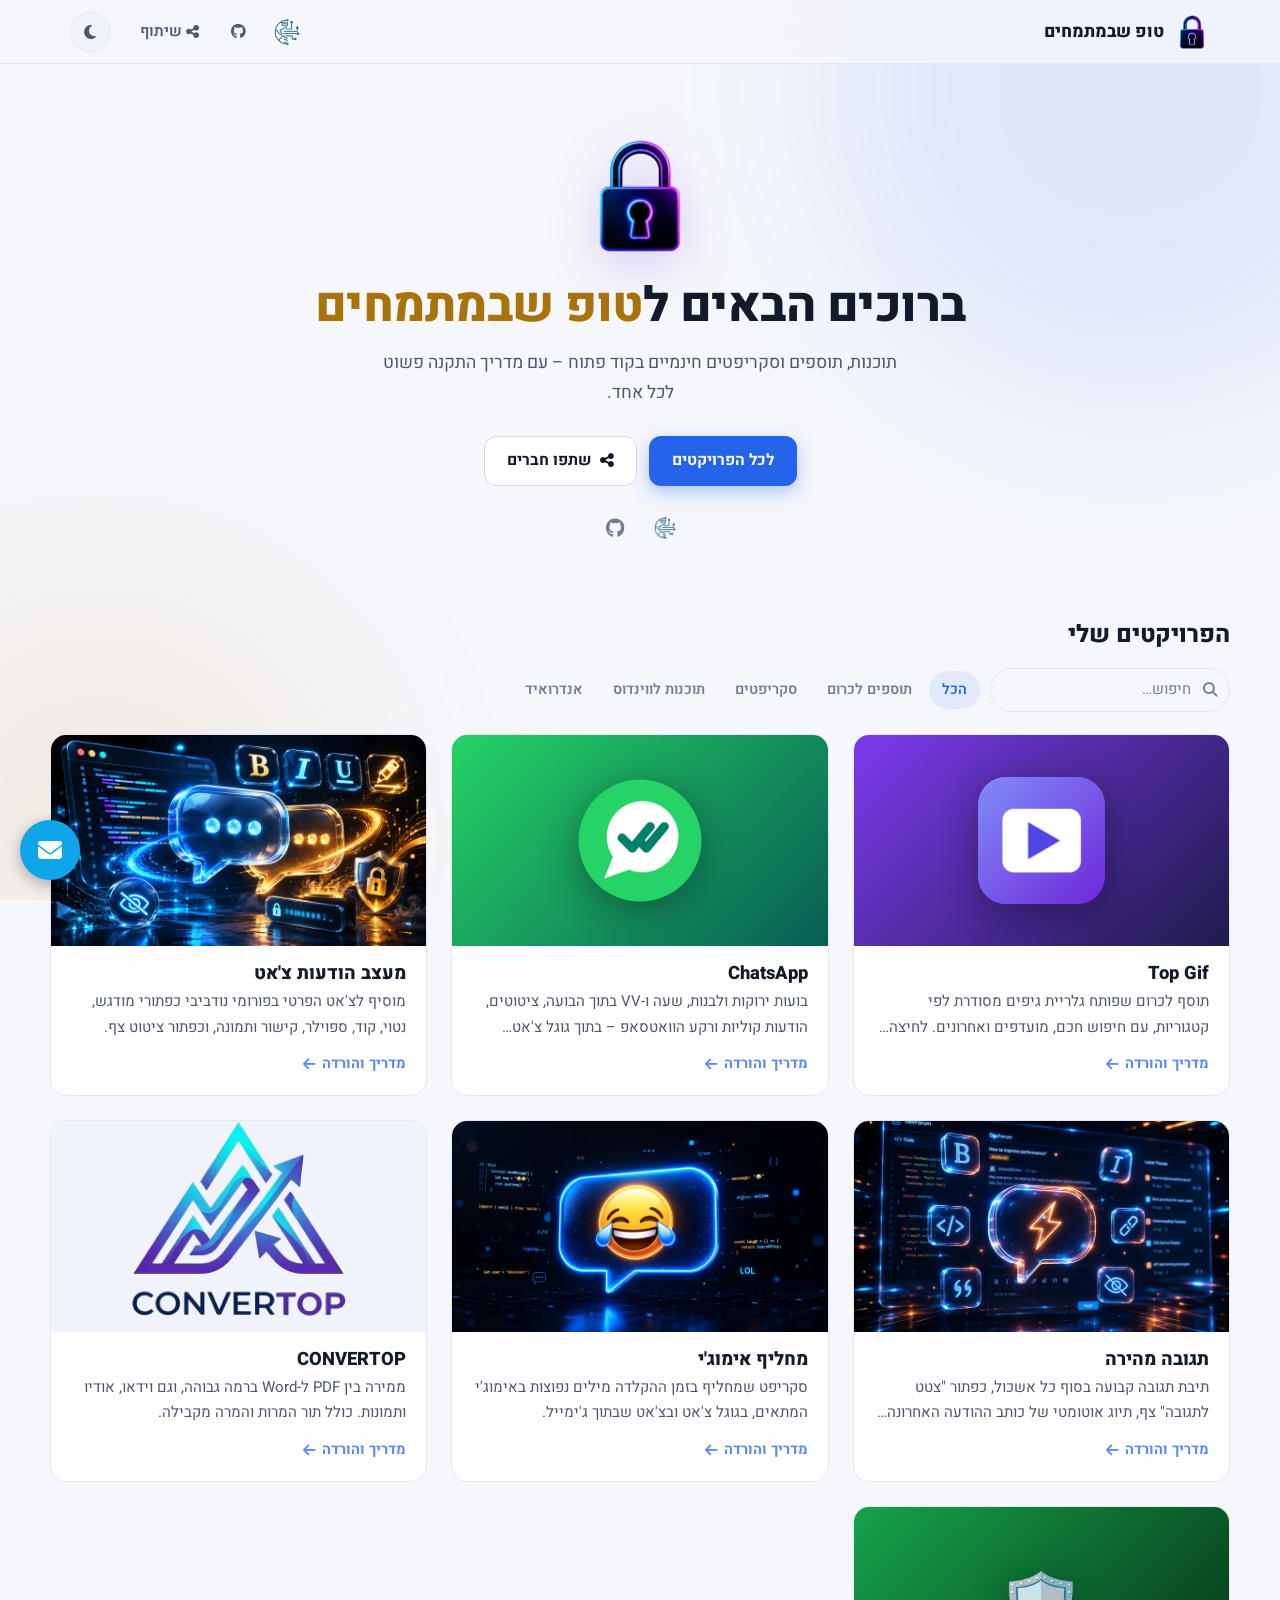
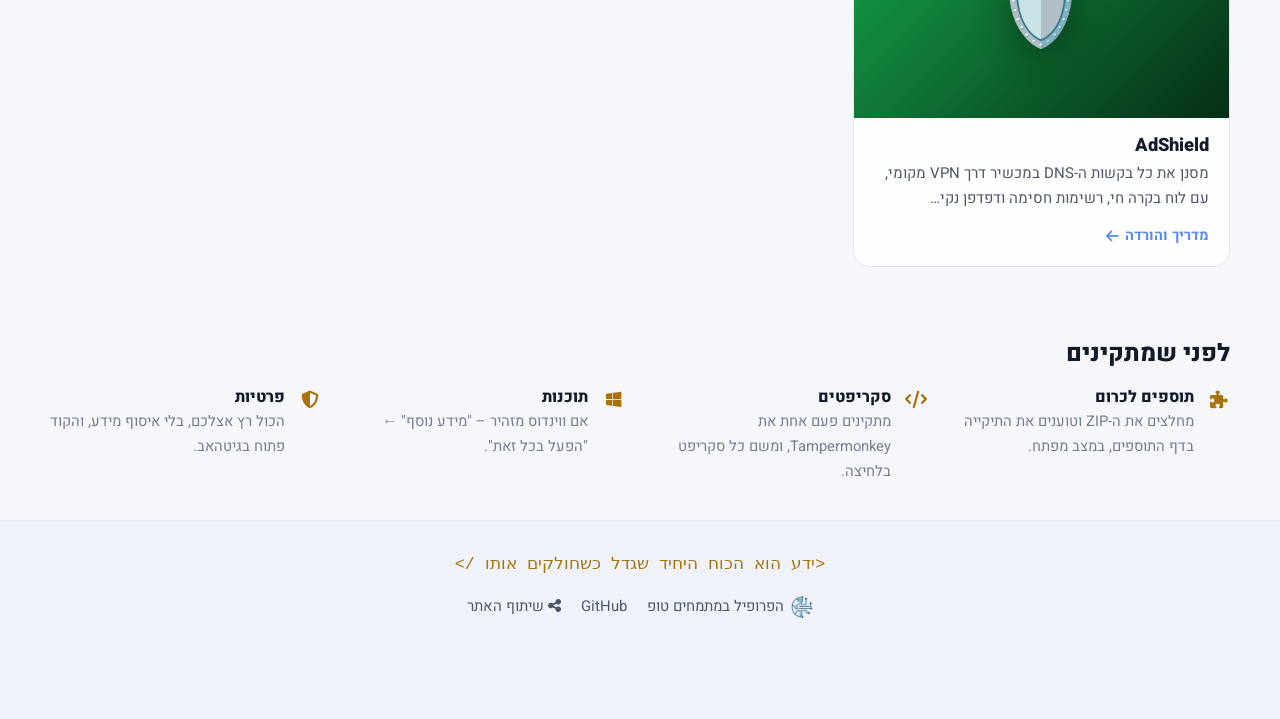
==== index.html @ b3952300 "פחות עומס בעיצוב, ואפקט מעבר עכבר ללוגו - ראש הדף: שני כפתורים בלבד, והקישורים לגיטהאב ולמתמחים טופ " ====
<!doctype html>
<html lang="he" dir="rtl">
<head>
    <meta charset="UTF-8">
    <meta name="viewport" content="width=device-width, initial-scale=1.0">
    <title>טופ שבמתמחים – תוכנות, תוספים וסקריפטים חינמיים</title>
    <meta name="description" content="תוכנות, תוספים לכרום וסקריפטים חינמיים בקוד פתוח – עם מדריכי התקנה בעברית.">
    <meta name="google-site-verification" content="Ga1FgkoEm32LMI-gkrCiymTww9PIpCvD4p6AJA16cXM" />
    <meta property="og:title" content="טופ שבמתמחים – תוכנות, תוספים וסקריפטים חינמיים">
    <meta property="og:description" content="תוכנות, תוספים לכרום וסקריפטים חינמיים בקוד פתוח – עם מדריכי התקנה בעברית.">
    <meta property="og:type" content="website">
    <meta property="og:url" content="https://top-shebamitmachim.github.io/">
    <meta property="og:image" content="https://top-shebamitmachim.github.io/img/logo.webp?v=2c0c3ad5">
    <meta name="theme-color" content="#0b0d14">
    <link rel="icon" type="image/png" href="img/favicon.png?v=d075f31b">
    <link rel="apple-touch-icon" href="img/apple-touch-icon.png?v=778f53d0">
    <link rel="preconnect" href="https://fonts.googleapis.com">
    <link rel="preconnect" href="https://fonts.gstatic.com" crossorigin>
    <link href="https://fonts.googleapis.com/css2?family=Heebo:wght@400;500;600;700;800&display=swap" rel="stylesheet">
    <link rel="stylesheet" href="https://cdnjs.cloudflare.com/ajax/libs/font-awesome/6.4.0/css/all.min.css">
    <!-- מצב בהיר/כהה + חלונית "צור עמנו קשר" -->
    <link rel="stylesheet" href="theme.css?v=a93274a5">
    <link rel="stylesheet" href="main.css?v=9f3cb5b1">
    <script src="site.js?v=7d1cc1b5"></script>
    <script src="contact-widget.js?v=97be6ec1"></script>
    <script src="ui.js?v=660ea80b" defer></script>
</head>
<body id="top">
    <a class="skip-link" href="#main">דלג לתוכן</a>
    <div class="bg-glow" aria-hidden="true"></div>

    <header class="site-header">
        <div class="container">
            <a class="brand" href="#top"><img src="img/logo.webp?v=2c0c3ad5" alt="" width="36" height="36"><span>טופ שבמתמחים</span></a>
            <nav class="main-nav" aria-label="ניווט ראשי">
                <a class="nav-mit" href="https://mitmachim.top/user/%D7%98%D7%95%D7%A4-%D7%A9%D7%91%D7%9E%D7%AA%D7%9E%D7%97%D7%99%D7%9D" target="_blank" rel="noopener" title="הפרופיל שלי במתמחים טופ" aria-label="הפרופיל שלי במתמחים טופ"><img src="img/mitmachim.png?v=89f8990d" alt="" width="26" height="26"></a>
                <a href="https://github.com/TOP-SHEBAMITMACHIM" target="_blank" rel="noopener" title="GitHub" aria-label="GitHub"><i class="fa-brands fa-github"></i></a>
                <button type="button" class="nav-share" data-share title="שיתוף האתר עם חברים" aria-label="שיתוף האתר עם חברים"><i class="fa-solid fa-share-nodes"></i><span class="nav-text">שיתוף</span></button>
            </nav>
            <div data-theme-slot></div>
        </div>
    </header>

    <main id="main">
        <section class="hero container">
            <img class="hero-logo" src="img/logo.webp?v=2c0c3ad5" alt="לוגו טופ שבמתמחים" width="128" height="128">
            <h1>ברוכים הבאים ל<span class="accent">טופ שבמתמחים</span></h1>
            <p class="hero-lead">תוכנות, תוספים וסקריפטים חינמיים בקוד פתוח – עם מדריך התקנה פשוט לכל אחד.</p>
            <div class="hero-actions">
                <a class="btn btn-primary" href="#projects">לכל הפרויקטים</a>
                <button type="button" class="btn btn-ghost" data-share><i class="fa-solid fa-share-nodes"></i> שתפו חברים</button>
            </div>
            <div class="hero-links">
                <a href="https://mitmachim.top/user/%D7%98%D7%95%D7%A4-%D7%A9%D7%91%D7%9E%D7%AA%D7%9E%D7%97%D7%99%D7%9D" target="_blank" rel="noopener" title="הפרופיל שלי במתמחים טופ" aria-label="הפרופיל שלי במתמחים טופ"><img class="btn-mit" src="img/mitmachim.png?v=89f8990d" alt="" width="22" height="22"></a>
                <a href="https://github.com/TOP-SHEBAMITMACHIM" target="_blank" rel="noopener" title="GitHub" aria-label="GitHub"><i class="fa-brands fa-github"></i></a>
            </div>
        </section>

        <section class="section container" id="projects">
            <div class="section-head"><h2>הפרויקטים שלי</h2></div>
            <div class="toolbar">
                <label class="search">
                    <i class="fa-solid fa-magnifying-glass"></i>
                    <input type="search" id="projectSearch" placeholder="חיפוש…" aria-label="חיפוש פרויקט" autocomplete="off">
                </label>
                <div class="chips" role="group" aria-label="סינון לפי סוג"><button type="button" class="chip" data-filter="all" aria-pressed="true">הכל</button><button type="button" class="chip" data-filter="ext" aria-pressed="false">תוספים לכרום</button><button type="button" class="chip" data-filter="script" aria-pressed="false">סקריפטים</button><button type="button" class="chip" data-filter="win" aria-pressed="false">תוכנות לווינדוס</button><button type="button" class="chip" data-filter="android" aria-pressed="false">אנדרואיד</button></div>
            </div>
            <div class="grid" id="projectsGrid">
                <a class="card" href="#top-gif" data-cat="ext" data-keywords="gif גיף גיפים מדבקות ג&#x27;ימייל צאט" aria-haspopup="dialog">
                    <div class="cover cover--icon" style="--c1:#7c3aed;--c2:#1e1b4b"><img src="img/top-gif.png" alt="" loading="lazy"></div>
                    <div class="card-body">
                        <h3>Top Gif</h3>
                        <p>תוסף לכרום שפותח גלריית גיפים מסודרת לפי קטגוריות, עם חיפוש חכם, מועדפים ואחרונים. לחיצה על גיף מדביקה אותו ישר בהודעה.</p>
                        <span class="card-cta">מדריך והורדה <i class="fa-solid fa-arrow-left"></i></span>
                    </div>
                </a>
                <a class="card" href="#chatsapp" data-cat="ext script" data-keywords="וואטסאפ whatsapp גוגל צאט google chat עיצוב" aria-haspopup="dialog">
                    <div class="cover cover--icon" style="--c1:#25d366;--c2:#075e54"><img src="img/chatsapp.png" alt="" loading="lazy"></div>
                    <div class="card-body">
                        <h3>ChatsApp</h3>
                        <p>בועות ירוקות ולבנות, שעה ו-VV בתוך הבועה, ציטוטים, הודעות קוליות ורקע הוואטסאפ – בתוך גוגל צ&#x27;אט וג&#x27;ימייל.</p>
                        <span class="card-cta">מדריך והורדה <i class="fa-solid fa-arrow-left"></i></span>
                    </div>
                </a>
                <a class="card" href="#chat-formatter" data-cat="script ext" data-keywords="נודביבי nodebb מתמחים צאט עיצוב markdown ai בינה" aria-haspopup="dialog">
                    <div class="cover"><img src="img/cover-chat-formatter.webp" alt="" loading="lazy"></div>
                    <div class="card-body">
                        <h3>מעצב הודעות צ&#x27;אט</h3>
                        <p>מוסיף לצ&#x27;אט הפרטי בפורומי נודביבי כפתורי מודגש, נטוי, קוד, ספוילר, קישור ותמונה, וכפתור ציטוט צף.</p>
                        <span class="card-cta">מדריך והורדה <i class="fa-solid fa-arrow-left"></i></span>
                    </div>
                </a>
                <a class="card" href="#quick-reply" data-cat="script" data-keywords="מתמחים תגובה ציטוט פורום nodebb" aria-haspopup="dialog">
                    <div class="cover"><img src="img/cover-quick-reply.webp" alt="" loading="lazy"></div>
                    <div class="card-body">
                        <h3>תגובה מהירה</h3>
                        <p>תיבת תגובה קבועה בסוף כל אשכול, כפתור &quot;צטט לתגובה&quot; צף, תיוג אוטומטי של כותב ההודעה האחרונה וסרגל עיצוב.</p>
                        <span class="card-cta">מדריך והורדה <i class="fa-solid fa-arrow-left"></i></span>
                    </div>
                </a>
                <a class="card" href="#emoji" data-cat="script" data-keywords="אימוגי emoji גוגל צאט חחח" aria-haspopup="dialog">
                    <div class="cover"><img src="img/cover-emoji.webp" alt="" loading="lazy"></div>
                    <div class="card-body">
                        <h3>מחליף אימוג&#x27;י</h3>
                        <p>סקריפט שמחליף בזמן ההקלדה מילים נפוצות באימוג&#x27;י המתאים, בגוגל צ&#x27;אט ובצ&#x27;אט שבתוך ג&#x27;ימייל.</p>
                        <span class="card-cta">מדריך והורדה <i class="fa-solid fa-arrow-left"></i></span>
                    </div>
                </a>
                <a class="card" href="#convertop" data-cat="win" data-keywords="המרה convert pdf word וידאו mp3 mp4 תמונות" aria-haspopup="dialog">
                    <div class="cover"><img src="img/cover-convertop.webp" alt="" loading="lazy"></div>
                    <div class="card-body">
                        <h3>CONVERTOP</h3>
                        <p>ממירה בין PDF ל-Word ברמה גבוהה, וגם וידאו, אודיו ותמונות. כולל תור המרות והמרה מקבילה.</p>
                        <span class="card-cta">מדריך והורדה <i class="fa-solid fa-arrow-left"></i></span>
                    </div>
                </a>
                <a class="card" href="#adshield" data-cat="android" data-keywords="פרסומות חוסם אנדרואיד android ads dns vpn" aria-haspopup="dialog">
                    <div class="cover cover--icon" style="--c1:#16a34a;--c2:#052e16"><span class="glyph">🛡️</span></div>
                    <div class="card-body">
                        <h3>AdShield</h3>
                        <p>מסנן את כל בקשות ה-DNS במכשיר דרך VPN מקומי, עם לוח בקרה חי, רשימות חסימה ודפדפן נקי מפרסומות.</p>
                        <span class="card-cta">מדריך והורדה <i class="fa-solid fa-arrow-left"></i></span>
                    </div>
                </a>
            </div>
            <div class="empty" id="emptyState"><i class="fa-regular fa-face-meh"></i> לא נמצא פרויקט מתאים. נסו מילה אחרת.</div>
        </section>

        <section class="section container" id="about">
            <div class="section-head"><h2>לפני שמתקינים</h2></div>
            <div class="about">
                <div class="about-item"><i class="fa-solid fa-puzzle-piece"></i><div><h3>תוספים לכרום</h3><p>מחלצים את ה-ZIP וטוענים את התיקייה בדף התוספים, במצב מפתח.</p></div></div>
                <div class="about-item"><i class="fa-solid fa-code"></i><div><h3>סקריפטים</h3><p>מתקינים פעם אחת את Tampermonkey, ומשם כל סקריפט בלחיצה.</p></div></div>
                <div class="about-item"><i class="fa-brands fa-windows"></i><div><h3>תוכנות</h3><p>אם ווינדוס מזהיר – "מידע נוסף" ← "הפעל בכל זאת".</p></div></div>
                <div class="about-item"><i class="fa-solid fa-shield-halved"></i><div><h3>פרטיות</h3><p>הכול רץ אצלכם, בלי איסוף מידע, והקוד פתוח בגיטהאב.</p></div></div>
            </div>
        </section>
    </main>

    <dialog class="project-dialog" id="dlg-top-gif" data-project="top-gif" aria-labelledby="top-gif-title">
        <div class="d-head">
            <span class="p-icon" style="--c1:#7c3aed;--c2:#1e1b4b" aria-hidden="true"><img src="img/top-gif.png" alt=""></span>
            <div class="d-title">
                <h2 id="top-gif-title">Top Gif – בורר גיפים</h2>
                <p>בוחרים גיף ממאגר גיפים כשרים ומדביקים אותו ישירות בכל תיבת כתיבה – כולל ג&#x27;ימייל וגוגל צ&#x27;אט.</p>
            </div>
            <button type="button" class="d-close" data-close aria-label="סגירה"><i class="fa-solid fa-xmark"></i></button>
        </div>
        <div class="d-scroll">
            <div class="d-actions"><a class="btn btn-primary" href="https://github.com/TOP-SHEBAMITMACHIM/top-gif/releases/download/2/gif-picker-extension.zip"><i class="fa-solid fa-download"></i> הורדת התוסף</a><a class="btn btn-ghost" href="https://github.com/TOP-SHEBAMITMACHIM/top-gif" target="_blank" rel="noopener"><i class="fa-brands fa-github"></i> קוד המקור</a><button type="button" class="btn btn-ghost" data-share data-share-url="https://top-shebamitmachim.github.io/#top-gif" data-share-title="Top Gif – בורר גיפים" title="שליחת הקישור לפרויקט לחברים"><i class="fa-solid fa-share-nodes"></i> שיתוף</button></div>
            <div class="d-grid">
                <div class="d-main"><section class="d-sec"><h3><i class="fa-solid fa-circle-info"></i> מה זה?</h3><p>כשרוצים להוסיף קצת חיים להודעה, מחפשים גיף מתאים – ולא תמיד מוצאים משהו נקי. Top Gif מביא מאגר גיפים כשרים שמסודרים בקטגוריות, ומדביק את הגיף שבחרתם ישירות בתיבה שבה כתבתם.</p><p>הגלריה מתעדכנת לבד מהמאגר בגיטהאב, כך שגיפים חדשים מגיעים אליכם בלי לעדכן את התוסף.</p></section><section class="d-sec"><h3><i class="fa-solid fa-star"></i> מה יש בו</h3><ul class="features"><li><b>עובד בכל אתר</b> עם תיבת כתיבה – וכפתור GIF מובנה בתוך חלון הכתיבה של ג'ימייל</li><li>הדבקה בלחיצה או בגרירה – הגיף נכנס לתיבה האחרונה שנגעתם בה</li><li><b>חיפוש סלחני</b>: מתעלם מאותיות סופיות וניקוד, סולח על טעות הקלדה ועל מקלדת בשפה הלא נכונה</li><li>טאבים לפי קטגוריות, טאב "הכל", "אחרונים" ו"מועדפים"</li><li>טאב "שלי" – גיפים מהמחשב שלכם, שנשמרים רק אצלכם</li><li>בחירת גודל הגיף (מקורי / קטן / בינוני / גדול) – גם בהודעה שנשלחת</li><li>קיצורי מקלדת: <kbd>Alt</kbd>+<kbd>Shift</kbd>+<kbd>G</kbd> ו-<kbd>Ctrl</kbd>+<kbd>Shift</kbd>+<kbd>Y</kbd></li><li>מצב בהיר, כהה ויוקרתי (שחור-זהב)</li></ul></section><section class="d-sec"><h3><i class="fa-solid fa-download"></i> איך מתקינים</h3><div class="tab-panel" id="top-gif-method-0"><ol class="steps"><li><h4>מורידים ומחלצים</h4><p>מורידים את הקובץ, לוחצים עליו בקליק ימני ← <b>חלץ הכל</b>, ושומרים את התיקייה במקום קבוע במחשב.</p><a class="btn btn-primary btn-sm" href="https://github.com/TOP-SHEBAMITMACHIM/top-gif/releases/download/2/gif-picker-extension.zip"><i class="fa-solid fa-download"></i> הורדת gif-picker-extension.zip</a></li><li><h4>מפעילים "מצב מפתח" בדף התוספים</h4><p>מעתיקים לשורת הכתובת <span class="copy-row"><code>chrome://extensions</code><button type="button" class="copy-btn" data-copy="chrome://extensions">העתק</button></span> ומדליקים בפינה את המתג <b>מצב פיתוח</b> (Developer mode).</p><img src="img/guide-dev-mode.png" alt="מתג מצב פיתוח בדף התוספים של כרום" loading="lazy"></li><li><h4>טוענים את התיקייה</h4><p>לוחצים על <b>טעינת פריט לא ארוז</b> (Load unpacked) ובוחרים את התיקייה שחילצתם – זו שיש בתוכה ישירות את הקובץ <code>manifest.json</code>.</p><div class="note warn"><i class="fa-solid fa-triangle-exclamation"></i><div>אל תמחקו את התיקייה אחרי ההתקנה – כרום טוען את התוסף ממנה.</div></div><img src="img/guide-load-unpacked.png" alt="בחירת תיקיית התוסף" loading="lazy"></li><li><h4>מתחילים להשתמש</h4><p>לוחצים על אייקון התוסף (מומלץ להצמיד אותו בסמל הפאזל), או על <kbd>Alt</kbd>+<kbd>Shift</kbd>+<kbd>G</kbd>, בוחרים גיף – והוא נדבק בהודעה.</p></li></ol></div><div class="note"><i class="fa-solid fa-lightbulb"></i><div><b>עדכון לגרסה חדשה:</b> מורידים את ה-ZIP מחדש, מחליפים את הקבצים בתיקייה הקיימת, ולוחצים על כפתור הרענון של התוסף ב-<code>chrome://extensions</code>.</div></div><div class="note"><i class="fa-solid fa-lightbulb"></i><div>את קיצורי המקלדת אפשר לשנות ב-<code>chrome://extensions/shortcuts</code>.</div></div></section></div>
                <aside class="d-side"><div class="p-badges"><span class="badge">תוספים לכרום</span></div><ul class="facts"><li><span>גרסה</span><b>2</b></li><li><span>פלטפורמה</span><b>Chrome / Edge</b></li><li><span>מחיר</span><b>חינם</b></li><li><span>דרישות</span><b>Google Chrome, Edge או כל דפדפן מבוסס Chromium</b></li></ul></aside>
            </div>
        </div>
    </dialog>
    <dialog class="project-dialog" id="dlg-chatsapp" data-project="chatsapp" aria-labelledby="chatsapp-title">
        <div class="d-head">
            <span class="p-icon" style="--c1:#25d366;--c2:#075e54" aria-hidden="true"><img src="img/chatsapp.png" alt=""></span>
            <div class="d-title">
                <h2 id="chatsapp-title">ChatsApp – גוגל צ&#x27;אט בעיצוב וואטסאפ</h2>
                <p>הופך את Google Chat למשהו שנראה ומרגיש כמו וואטסאפ.</p>
            </div>
            <button type="button" class="d-close" data-close aria-label="סגירה"><i class="fa-solid fa-xmark"></i></button>
        </div>
        <div class="d-scroll">
            <div class="d-actions"><a class="btn btn-primary" href="https://github.com/TOP-SHEBAMITMACHIM/chatsapp/releases/download/v1.3.0/chatsapp-extension-v1.3.0.zip"><i class="fa-solid fa-download"></i> הורדת התוסף</a><a class="btn btn-ghost" href="https://github.com/TOP-SHEBAMITMACHIM/chatsapp" target="_blank" rel="noopener"><i class="fa-brands fa-github"></i> קוד המקור</a><button type="button" class="btn btn-ghost" data-share data-share-url="https://top-shebamitmachim.github.io/#chatsapp" data-share-title="ChatsApp – גוגל צ&#x27;אט בעיצוב וואטסאפ" title="שליחת הקישור לפרויקט לחברים"><i class="fa-solid fa-share-nodes"></i> שיתוף</button></div>
            <div class="d-grid">
                <div class="d-main"><section class="d-sec"><h3><i class="fa-solid fa-circle-info"></i> מה זה?</h3><p>מי שרגיל לוואטסאפ מרגיש שגוגל צ'אט קצת "יבש". ChatsApp משנה רק את התצוגה – בועות בעיצוב מוכר, סימני קריאה, רקע הוואטסאפ ועוד – בלי לגעת בתוכן ההודעות.</p><p>זמין בשתי גרסאות זהות: תוסף לכרום, או סקריפט ל-Tampermonkey שמתעדכן לבד. מתקינים <b>רק אחת</b> מהן.</p></section><section class="d-sec"><h3><i class="fa-solid fa-star"></i> מה יש בו</h3><ul class="features"><li>בועות: שלי בירוק, של אחרים בלבן, עם זנב</li><li>שעה ו-VV בתוך הבועה (VV כחולים = נקרא)</li><li>מצב כהה לחלון השיחה בלחיצה על כפתור הירח</li><li>פס עליון ירוק ותיבת כתיבה בסגנון וואטסאפ</li><li>ציטוטים (תשובה להודעה) בעיצוב וואטסאפ</li><li>מסגרת לתמונות, סטיקרים וסרטונים, עם השעה בפינה</li><li>הודעות קוליות בבועה, עם שעה ו-VV</li><li>עובד גם בצ'אט שבתוך ג'ימייל</li></ul></section><section class="d-sec"><h3><i class="fa-solid fa-download"></i> איך מתקינים</h3><div class="tabs" role="tablist" aria-label="שיטת התקנה"><button type="button" class="tab" role="tab" id="chatsapp-tab-0" aria-controls="chatsapp-method-0" aria-selected="true" tabindex="0">תוסף לכרום</button><button type="button" class="tab" role="tab" id="chatsapp-tab-1" aria-controls="chatsapp-method-1" aria-selected="false" tabindex="-1">סקריפט ל-Tampermonkey</button></div><div class="tab-panel" id="chatsapp-method-0" role="tabpanel" aria-labelledby="chatsapp-tab-0"><ol class="steps"><li><h4>מורידים ומחלצים</h4><p>מורידים את הקובץ, לוחצים עליו בקליק ימני ← <b>חלץ הכל</b>, ושומרים את התיקייה במקום קבוע במחשב.</p><a class="btn btn-primary btn-sm" href="https://github.com/TOP-SHEBAMITMACHIM/chatsapp/releases/download/v1.3.0/chatsapp-extension-v1.3.0.zip"><i class="fa-solid fa-download"></i> הורדת ChatsApp</a></li><li><h4>מפעילים "מצב מפתח" בדף התוספים</h4><p>מעתיקים לשורת הכתובת <span class="copy-row"><code>chrome://extensions</code><button type="button" class="copy-btn" data-copy="chrome://extensions">העתק</button></span> ומדליקים בפינה את המתג <b>מצב פיתוח</b> (Developer mode).</p><img src="img/guide-dev-mode.png" alt="מתג מצב פיתוח בדף התוספים של כרום" loading="lazy"></li><li><h4>טוענים את התיקייה</h4><p>לוחצים על <b>טעינת פריט לא ארוז</b> (Load unpacked) ובוחרים את התיקייה שחילצתם – זו שיש בתוכה ישירות את הקובץ <code>manifest.json</code>.</p><div class="note warn"><i class="fa-solid fa-triangle-exclamation"></i><div>אל תמחקו את התיקייה אחרי ההתקנה – כרום טוען את התוסף ממנה.</div></div><img src="img/guide-load-unpacked.png" alt="בחירת תיקיית התוסף" loading="lazy"></li><li><h4>נכנסים לגוגל צ'אט</h4><p>פותחים (או מרעננים) את <a href="https://chat.google.com" target="_blank" rel="noopener">chat.google.com</a> – והעיצוב החדש כבר שם.</p></li></ol></div><div class="tab-panel" id="chatsapp-method-1" role="tabpanel" aria-labelledby="chatsapp-tab-1" hidden><p class="tab-intro">מתאים למי שכבר משתמש ב-Tampermonkey. הסקריפט מתעדכן אוטומטית.</p><ol class="steps"><li><h4>מתקינים את Tampermonkey</h4><p>זה התוסף שמריץ סקריפטים בדפדפן. אם הוא כבר מותקן אצלכם – דלגו לשלב הבא.</p><a class="btn btn-ghost btn-sm" href="https://chromewebstore.google.com/detail/tampermonkey/dhdgffkkebhmkfjojejmpbldmpobfkfo" target="_blank" rel="noopener"><i class="fa-solid fa-puzzle-piece"></i> Tampermonkey בחנות כרום</a><img src="img/guide-tampermonkey.png" alt="כפתור הוספה לכרום בחנות התוספים" loading="lazy"></li><li><h4>מתקינים את הסקריפט</h4><p>לוחצים על הכפתור – Tampermonkey יפתח לשונית עם כפתור <b>התקנה</b>. מאשרים, וזהו.</p><a class="btn btn-primary btn-sm" href="https://raw.githubusercontent.com/TOP-SHEBAMITMACHIM/chatsapp/main/chatsapp.user.js" target="_blank" rel="noopener"><i class="fa-solid fa-bolt"></i> התקנת הסקריפט</a></li><li><h4>נכנסים לגוגל צ'אט</h4><p>מרעננים את הלשונית של גוגל צ'אט ונהנים.</p></li></ol></div><div class="note"><i class="fa-solid fa-lightbulb"></i><div><b>פרטיות:</b> הכול רץ מקומית בדפדפן ומשנה רק את התצוגה. אין שרת, אין איסוף מידע.</div></div><div class="note"><i class="fa-solid fa-lightbulb"></i><div>גוגל משנים את האתר מדי פעם. אם משהו נשבר – פתחו <a href="https://github.com/TOP-SHEBAMITMACHIM/chatsapp/issues" target="_blank" rel="noopener">דיווח בגיטהאב</a> עם צילום מסך.</div></div></section></div>
                <aside class="d-side"><div class="p-badges"><span class="badge">תוספים לכרום</span><span class="badge gold">סקריפטים</span></div><ul class="facts"><li><span>גרסה</span><b>1.3.0</b></li><li><span>פלטפורמה</span><b>Chrome / Tampermonkey</b></li><li><span>מחיר</span><b>חינם</b></li><li><span>דרישות</span><b>Chrome / Edge, או Tampermonkey בכל דפדפן</b></li></ul></aside>
            </div>
        </div>
    </dialog>
    <dialog class="project-dialog" id="dlg-chat-formatter" data-project="chat-formatter" aria-labelledby="chat-formatter-title">
        <div class="d-head">
            <span class="p-icon" style="--c1:#1a56db;--c2:#0b1f4d" aria-hidden="true"><img src="img/nodebb-ext.png" alt=""></span>
            <div class="d-title">
                <h2 id="chat-formatter-title">מעצב הודעות צ&#x27;אט לפורומי NodeBB</h2>
                <p>שורת כפתורי עיצוב לצ&#x27;אט הפרטי בפורומים – כולל כפתור עיצוב אוטומטי באמצעות AI.</p>
            </div>
            <button type="button" class="d-close" data-close aria-label="סגירה"><i class="fa-solid fa-xmark"></i></button>
        </div>
        <div class="d-scroll">
            <div class="d-actions"><a class="btn btn-primary" href="https://raw.githubusercontent.com/TOP-SHEBAMITMACHIM/-NodeBB-Chat-Formatter---Pro-AI-Tampermonkey/main/NODBIBI.user.js"><i class="fa-solid fa-download"></i> התקנת הסקריפט</a><a class="btn btn-ghost" href="https://github.com/TOP-SHEBAMITMACHIM/-NodeBB-Chat-Formatter---Pro-AI-Tampermonkey" target="_blank" rel="noopener"><i class="fa-brands fa-github"></i> קוד המקור</a><button type="button" class="btn btn-ghost" data-share data-share-url="https://top-shebamitmachim.github.io/#chat-formatter" data-share-title="מעצב הודעות צ&#x27;אט לפורומי NodeBB" title="שליחת הקישור לפרויקט לחברים"><i class="fa-solid fa-share-nodes"></i> שיתוף</button></div>
            <div class="d-grid">
                <div class="d-main"><section class="d-sec"><h3><i class="fa-solid fa-circle-info"></i> מה זה?</h3><p>מי שמשתמש הרבה בצ'אט הפרטי בטח מכיר את זה שאין שם כפתורי עיצוב כמו בעריכת פוסט רגיל, וצריך לכתוב את סימוני ה-Markdown באופן ידני.</p><p>הסקריפט מוסיף שורת כפתורים שימושית ממש מעל תיבת ההקלדה של הצ'אט. בגרסה החדשה יש גם כפתור שמעצב את ההודעה אוטומטית בעזרת AI (Gemini).</p></section><section class="d-sec"><h3><i class="fa-solid fa-star"></i> מה יש בו</h3><ul class="features"><li>כפתורי עיצוב: מודגש, נטוי, קו חוצה, מרכוז ורשימה</li><li>בלוק קוד וספוילר – מותאמים לתחביר של הפורום</li><li>כפתורי קישור ותמונה</li><li><b>כפתור ציטוט צף</b> – מסמנים טקסט בצ'אט והוא נכנס כציטוט לתיבת ההודעה</li><li><b>עיצוב אוטומטי ב-AI</b> (בגרסת Tampermonkey)</li><li>עובד במתמחים טופ, בני ברק, אוצריא ועוד</li></ul></section><section class="d-sec"><h3><i class="fa-solid fa-download"></i> איך מתקינים</h3><div class="tabs" role="tablist" aria-label="שיטת התקנה"><button type="button" class="tab" role="tab" id="chat-formatter-tab-0" aria-controls="chat-formatter-method-0" aria-selected="true" tabindex="0">סקריפט (מומלץ, כולל AI)</button><button type="button" class="tab" role="tab" id="chat-formatter-tab-1" aria-controls="chat-formatter-method-1" aria-selected="false" tabindex="-1">תוסף לכרום</button><button type="button" class="tab" role="tab" id="chat-formatter-tab-2" aria-controls="chat-formatter-method-2" aria-selected="false" tabindex="-1">Greasy Fork</button></div><div class="tab-panel" id="chat-formatter-method-0" role="tabpanel" aria-labelledby="chat-formatter-tab-0"><p class="tab-intro">הגרסה המלאה ביותר, מתעדכנת אוטומטית.</p><ol class="steps"><li><h4>מתקינים את Tampermonkey</h4><p>זה התוסף שמריץ סקריפטים בדפדפן. אם הוא כבר מותקן אצלכם – דלגו לשלב הבא.</p><a class="btn btn-ghost btn-sm" href="https://chromewebstore.google.com/detail/tampermonkey/dhdgffkkebhmkfjojejmpbldmpobfkfo" target="_blank" rel="noopener"><i class="fa-solid fa-puzzle-piece"></i> Tampermonkey בחנות כרום</a><img src="img/guide-tampermonkey.png" alt="כפתור הוספה לכרום בחנות התוספים" loading="lazy"></li><li><h4>מתקינים את הסקריפט</h4><p>לוחצים על הכפתור ומאשרים התקנה בלשונית של Tampermonkey.</p><a class="btn btn-primary btn-sm" href="https://raw.githubusercontent.com/TOP-SHEBAMITMACHIM/-NodeBB-Chat-Formatter---Pro-AI-Tampermonkey/main/NODBIBI.user.js" target="_blank" rel="noopener"><i class="fa-solid fa-bolt"></i> התקנת הסקריפט</a></li><li><h4>(לא חובה) מפעילים את כפתור ה-AI</h4><p>מוציאים מפתח API חינמי של Gemini ב-<a href="https://aistudio.google.com/apikey" target="_blank" rel="noopener">Google AI Studio</a>, ואז לוחצים על אייקון Tampermonkey ← <b>🔑 עדכן מפתח API של Gemini</b> ומדביקים אותו.</p></li></ol></div><div class="tab-panel" id="chat-formatter-method-1" role="tabpanel" aria-labelledby="chat-formatter-tab-1" hidden><p class="tab-intro">גרסה בסיסית בלי AI, למי שלא רוצה Tampermonkey.</p><ol class="steps"><li><h4>מורידים ומחלצים</h4><p>מורידים את הקובץ, לוחצים עליו בקליק ימני ← <b>חלץ הכל</b>, ושומרים את התיקייה במקום קבוע במחשב.</p><a class="btn btn-primary btn-sm" href="https://github.com/TOP-SHEBAMITMACHIM/-NodeBB-Chat-Formatter---Pro/releases/download/V1.1/nodebb-formatter-extension.zip"><i class="fa-solid fa-download"></i> הורדת התוסף</a></li><li><h4>מפעילים "מצב מפתח" בדף התוספים</h4><p>מעתיקים לשורת הכתובת <span class="copy-row"><code>chrome://extensions</code><button type="button" class="copy-btn" data-copy="chrome://extensions">העתק</button></span> ומדליקים בפינה את המתג <b>מצב פיתוח</b> (Developer mode).</p><img src="img/guide-dev-mode.png" alt="מתג מצב פיתוח בדף התוספים של כרום" loading="lazy"></li><li><h4>טוענים את התיקייה</h4><p>לוחצים על <b>טעינת פריט לא ארוז</b> (Load unpacked) ובוחרים את התיקייה שחילצתם – זו שיש בתוכה ישירות את הקובץ <code>manifest.json</code>.</p><div class="note warn"><i class="fa-solid fa-triangle-exclamation"></i><div>אל תמחקו את התיקייה אחרי ההתקנה – כרום טוען את התוסף ממנה.</div></div><img src="img/guide-load-unpacked.png" alt="בחירת תיקיית התוסף" loading="lazy"></li></ol></div><div class="tab-panel" id="chat-formatter-method-2" role="tabpanel" aria-labelledby="chat-formatter-tab-2" hidden><p class="tab-intro">אותו סקריפט מאתר Greasy Fork (גרסה ללא AI).</p><ol class="steps"><li><h4>מתקינים את Tampermonkey</h4><p>זה התוסף שמריץ סקריפטים בדפדפן. אם הוא כבר מותקן אצלכם – דלגו לשלב הבא.</p><a class="btn btn-ghost btn-sm" href="https://chromewebstore.google.com/detail/tampermonkey/dhdgffkkebhmkfjojejmpbldmpobfkfo" target="_blank" rel="noopener"><i class="fa-solid fa-puzzle-piece"></i> Tampermonkey בחנות כרום</a><img src="img/guide-tampermonkey.png" alt="כפתור הוספה לכרום בחנות התוספים" loading="lazy"></li><li><h4>מתקינים מ-Greasy Fork</h4><a class="btn btn-primary btn-sm" href="https://update.greasyfork.org/scripts/579494/NodeBB%20Chat%20Formatter%20-%20Pro%20%28V23%20-%20Multi%20Site%29.user.js" target="_blank" rel="noopener"><i class="fa-solid fa-bolt"></i> התקנה מ-Greasy Fork</a></li></ol></div><div class="note"><i class="fa-solid fa-lightbulb"></i><div>מפתח ה-API נשמר רק אצלכם, בתוך Tampermonkey.</div></div></section><section class="d-sec"><h3><i class="fa-solid fa-image"></i> תמונות</h3><div class="shots"><figure><img src="img/shot-chat-formatter.png" alt="סרגל הכפתורים בתוך הצ&#x27;אט" loading="lazy"><figcaption>סרגל הכפתורים בתוך הצ&#x27;אט</figcaption></figure></div></section></div>
                <aside class="d-side"><div class="p-badges"><span class="badge gold">סקריפטים</span><span class="badge">תוספים לכרום</span></div><ul class="facts"><li><span>גרסה</span><b>2.6</b></li><li><span>פלטפורמה</span><b>Tampermonkey / Chrome</b></li><li><span>מחיר</span><b>חינם</b></li><li><span>דרישות</span><b>Tampermonkey, או Chrome / Edge</b></li></ul></aside>
            </div>
        </div>
    </dialog>
    <dialog class="project-dialog" id="dlg-quick-reply" data-project="quick-reply" aria-labelledby="quick-reply-title">
        <div class="d-head">
            <span class="p-icon" style="--c1:#0e7490;--c2:#082f49" aria-hidden="true">💬</span>
            <div class="d-title">
                <h2 id="quick-reply-title">תגובה מהירה למתמחים טופ</h2>
                <p>חלונית תגובה מעוצבת בתחתית כל נושא בפורום – לצטט, לעצב ולהגיב בלי לפתוח את העורך המלא.</p>
            </div>
            <button type="button" class="d-close" data-close aria-label="סגירה"><i class="fa-solid fa-xmark"></i></button>
        </div>
        <div class="d-scroll">
            <div class="d-actions"><a class="btn btn-primary" href="https://update.greasyfork.org/scripts/580268/%D7%97%D7%9C%D7%95%D7%A0%D7%99%D7%AA%20%D7%AA%D7%92%D7%95%D7%91%D7%94%20%D7%9E%D7%94%D7%99%D7%A8%D7%94%20%D7%9C%D7%9E%D7%AA%D7%9E%D7%97%D7%99%D7%9D%20%D7%98%D7%95%D7%A4.user.js"><i class="fa-solid fa-download"></i> התקנת הסקריפט</a><button type="button" class="btn btn-ghost" data-share data-share-url="https://top-shebamitmachim.github.io/#quick-reply" data-share-title="תגובה מהירה למתמחים טופ" title="שליחת הקישור לפרויקט לחברים"><i class="fa-solid fa-share-nodes"></i> שיתוף</button></div>
            <div class="d-grid">
                <div class="d-main"><section class="d-sec"><h3><i class="fa-solid fa-circle-info"></i> מה זה?</h3><p>הסקריפט "תגובה מהירה למתמחים טופ" הוא כלי עזר שחוסך זמן ומאמץ: הוא מוסיף חלונית תגובה מעוצבת וקלה לשימוש ישירות בתחתית כל נושא.</p><p>אפשר להגיב, לצטט ולעצב הודעות במהירות – בלי לגלול, בלי להמתין לחלונות ובלי לפתוח את העורך המלא.</p></section><section class="d-sec"><h3><i class="fa-solid fa-star"></i> מה יש בו</h3><ul class="features"><li><b>חלונית תגובה זמינה תמיד</b> בסוף כל אשכול</li><li><b>כפתור "צטט לתגובה" צף</b> – מסמנים טקסט והוא נכנס כציטוט תקני</li><li><b>תיוג אוטומטי</b> של מי שכתב את ההודעה האחרונה (כולל המרת רווחים למקפים)</li><li>סרגל עיצוב: הדגשה, נטוי, קו חוצה, קישורים, קוד וספוילר</li></ul></section><section class="d-sec"><h3><i class="fa-solid fa-download"></i> איך מתקינים</h3><div class="tab-panel" id="quick-reply-method-0"><ol class="steps"><li><h4>מתקינים את Tampermonkey</h4><p>זה התוסף שמריץ סקריפטים בדפדפן. אם הוא כבר מותקן אצלכם – דלגו לשלב הבא.</p><a class="btn btn-ghost btn-sm" href="https://chromewebstore.google.com/detail/tampermonkey/dhdgffkkebhmkfjojejmpbldmpobfkfo" target="_blank" rel="noopener"><i class="fa-solid fa-puzzle-piece"></i> Tampermonkey בחנות כרום</a><img src="img/guide-tampermonkey.png" alt="כפתור הוספה לכרום בחנות התוספים" loading="lazy"></li><li><h4>מתקינים את הסקריפט</h4><p>לוחצים על הכפתור ומאשרים בלשונית שנפתחת.</p><a class="btn btn-primary btn-sm" href="https://update.greasyfork.org/scripts/580268/%D7%97%D7%9C%D7%95%D7%A0%D7%99%D7%AA%20%D7%AA%D7%92%D7%95%D7%91%D7%94%20%D7%9E%D7%94%D7%99%D7%A8%D7%94%20%D7%9C%D7%9E%D7%AA%D7%9E%D7%97%D7%99%D7%9D%20%D7%98%D7%95%D7%A4.user.js" target="_blank" rel="noopener"><i class="fa-solid fa-bolt"></i> התקנה מ-Greasy Fork</a></li><li><h4>נכנסים לנושא כלשהו בפורום</h4><p>גוללים לסוף הנושא – החלונית מחכה שם.</p></li></ol></div></section><section class="d-sec"><h3><i class="fa-solid fa-image"></i> תמונות</h3><div class="shots"><figure><img src="img/shot-quick-reply.png" alt="חלונית התגובה המהירה" loading="lazy"><figcaption>חלונית התגובה המהירה</figcaption></figure></div></section></div>
                <aside class="d-side"><div class="p-badges"><span class="badge gold">סקריפטים</span></div><ul class="facts"><li><span>גרסה</span><b>Greasy Fork</b></li><li><span>פלטפורמה</span><b>Tampermonkey</b></li><li><span>מחיר</span><b>חינם</b></li><li><span>דרישות</span><b>Tampermonkey</b></li></ul></aside>
            </div>
        </div>
    </dialog>
    <dialog class="project-dialog" id="dlg-emoji" data-project="emoji" aria-labelledby="emoji-title">
        <div class="d-head">
            <span class="p-icon" style="--c1:#f59e0b;--c2:#78350f" aria-hidden="true">😂</span>
            <div class="d-title">
                <h2 id="emoji-title">מחליף מילים באימוג&#x27;י בגוגל צ&#x27;אט</h2>
                <p>כותבים &quot;חחח&quot;, לוחצים רווח – ומקבלים 🤣.</p>
            </div>
            <button type="button" class="d-close" data-close aria-label="סגירה"><i class="fa-solid fa-xmark"></i></button>
        </div>
        <div class="d-scroll">
            <div class="d-actions"><a class="btn btn-primary" href="https://github.com/TOP-SHEBAMITMACHIM/-Google-Chat-Emoji-Auto-Replace/raw/refs/heads/main/-Google-Chat-Emoji-Auto-Replace.user.js"><i class="fa-solid fa-download"></i> התקנת הסקריפט</a><a class="btn btn-ghost" href="https://github.com/TOP-SHEBAMITMACHIM/-Google-Chat-Emoji-Auto-Replace" target="_blank" rel="noopener"><i class="fa-brands fa-github"></i> קוד המקור</a><button type="button" class="btn btn-ghost" data-share data-share-url="https://top-shebamitmachim.github.io/#emoji" data-share-title="מחליף מילים באימוג&#x27;י בגוגל צ&#x27;אט" title="שליחת הקישור לפרויקט לחברים"><i class="fa-solid fa-share-nodes"></i> שיתוף</button></div>
            <div class="d-grid">
                <div class="d-main"><section class="d-sec"><h3><i class="fa-solid fa-circle-info"></i> מה זה?</h3><p>אם אתם משתמשים הרבה בגוגל צ'אט, בטח אתם מכירים את הרגע שאין כוח לחפש אימוג'י, אז פשוט מקלידים "חחח". הסקריפט עושה את ההחלפה במקומכם.</p><p>כותבים את המילה מהרשימה, לוחצים על מקש הרווח – והטקסט נהפך לאימוג'י.</p></section><section class="d-sec"><h3><i class="fa-solid fa-star"></i> המילים שמוגדרות מראש</h3><p>שמתי מראש רק כמה מילים נפוצות כדי לא להעמיס:</p><table class="table"><thead><tr><th>כותבים</th><th>מקבלים</th></tr></thead><tbody><tr><td><code>חח</code></td><td style="font-size:1.3rem">😂</td></tr><tr><td><code>חחח</code></td><td style="font-size:1.3rem">🤣</td></tr><tr><td><code>קריצה</code></td><td style="font-size:1.3rem">😉</td></tr><tr><td><code>אונק</code></td><td style="font-size:1.3rem">😛</td></tr><tr><td><code>ששש</code></td><td style="font-size:1.3rem">🤫</td></tr></tbody></table></section><section class="d-sec"><h3><i class="fa-solid fa-download"></i> איך מתקינים</h3><div class="tab-panel" id="emoji-method-0"><ol class="steps"><li><h4>מתקינים את Tampermonkey</h4><p>זה התוסף שמריץ סקריפטים בדפדפן. אם הוא כבר מותקן אצלכם – דלגו לשלב הבא.</p><a class="btn btn-ghost btn-sm" href="https://chromewebstore.google.com/detail/tampermonkey/dhdgffkkebhmkfjojejmpbldmpobfkfo" target="_blank" rel="noopener"><i class="fa-solid fa-puzzle-piece"></i> Tampermonkey בחנות כרום</a><img src="img/guide-tampermonkey.png" alt="כפתור הוספה לכרום בחנות התוספים" loading="lazy"></li><li><h4>מתקינים את הסקריפט</h4><p>לוחצים על הכפתור – תיפתח לשונית של Tampermonkey, ושם רק מאשרים התקנה.</p><a class="btn btn-primary btn-sm" href="https://github.com/TOP-SHEBAMITMACHIM/-Google-Chat-Emoji-Auto-Replace/raw/refs/heads/main/-Google-Chat-Emoji-Auto-Replace.user.js" target="_blank" rel="noopener"><i class="fa-solid fa-bolt"></i> התקנת הסקריפט</a></li><li><h4>מנסים</h4><p>מרעננים את גוגל צ'אט, כותבים <code>חחח</code> ולוחצים רווח.</p></li></ol></div></section><section class="d-sec"><h3><i class="fa-solid fa-image"></i> תמונות</h3><div class="shots"><figure><img src="img/shot-emoji.gif" alt="הדגמה: המילים מתחלפות באימוג&#x27;י בזמן ההקלדה" loading="lazy"><figcaption>הדגמה: המילים מתחלפות באימוג&#x27;י בזמן ההקלדה</figcaption></figure></div></section></div>
                <aside class="d-side"><div class="p-badges"><span class="badge gold">סקריפטים</span></div><ul class="facts"><li><span>גרסה</span><b>1.0</b></li><li><span>פלטפורמה</span><b>Tampermonkey</b></li><li><span>מחיר</span><b>חינם</b></li><li><span>דרישות</span><b>Tampermonkey</b></li></ul></aside>
            </div>
        </div>
    </dialog>
    <dialog class="project-dialog" id="dlg-link-cleaner" data-project="link-cleaner" aria-labelledby="link-cleaner-title">
        <div class="d-head">
            <span class="p-icon" style="--c1:#db2777;--c2:#500724" aria-hidden="true">🔗</span>
            <div class="d-title">
                <h2 id="link-cleaner-title">מנקה קישורים עם כוכביות</h2>
                <p>לוחצים על קישור עם **** – והוא נפתח נקי ותקין בלשונית חדשה.</p>
            </div>
            <button type="button" class="d-close" data-close aria-label="סגירה"><i class="fa-solid fa-xmark"></i></button>
        </div>
        <div class="d-scroll">
            <div class="d-actions"><a class="btn btn-primary" href="מנקה כוכביות.zip"><i class="fa-solid fa-download"></i> הורדת התוסף</a><button type="button" class="btn btn-ghost" data-share data-share-url="https://top-shebamitmachim.github.io/#link-cleaner" data-share-title="מנקה קישורים עם כוכביות" title="שליחת הקישור לפרויקט לחברים"><i class="fa-solid fa-share-nodes"></i> שיתוף</button></div>
            <div class="d-grid">
                <div class="d-main"><section class="d-sec"><h3><i class="fa-solid fa-circle-info"></i> מה זה?</h3><p>נמאס לי כל פעם להעתיק קישורים עם כוכביות (****) ולמחוק אותן ידנית כדי שאפשר יהיה להיכנס. התוסף הקטן הזה חוסך את כל העבודה.</p><p>ברגע שלוחצים על קישור שיש בו את התווים האלו, התוסף מנקה אותם לבד ופותח את הכתובת התקינה בלשונית חדשה.</p></section><section class="d-sec"><h3><i class="fa-solid fa-star"></i> מה יש בו</h3><ul class="features"><li>ניקוי אוטומטי של כוכביות (****) מקישורים</li><li>פתיחת הכתובת התקינה בלשונית חדשה</li><li>קל ומהיר – בלי הגדרות</li></ul></section><section class="d-sec"><h3><i class="fa-solid fa-download"></i> איך מתקינים</h3><div class="tab-panel" id="link-cleaner-method-0"><ol class="steps"><li><h4>מורידים ומחלצים</h4><p>מורידים את הקובץ, לוחצים עליו בקליק ימני ← <b>חלץ הכל</b>, ושומרים את התיקייה במקום קבוע במחשב.</p><a class="btn btn-primary btn-sm" href="מנקה כוכביות.zip"><i class="fa-solid fa-download"></i> הורדת מנקה כוכביות</a></li><li><h4>מפעילים "מצב מפתח" בדף התוספים</h4><p>מעתיקים לשורת הכתובת <span class="copy-row"><code>chrome://extensions</code><button type="button" class="copy-btn" data-copy="chrome://extensions">העתק</button></span> ומדליקים בפינה את המתג <b>מצב פיתוח</b> (Developer mode).</p><img src="img/guide-dev-mode.png" alt="מתג מצב פיתוח בדף התוספים של כרום" loading="lazy"></li><li><h4>טוענים את התיקייה</h4><p>לוחצים על <b>טעינת פריט לא ארוז</b> (Load unpacked) ובוחרים את התיקייה שחילצתם – זו שיש בתוכה ישירות את הקובץ <code>manifest.json</code>.</p><div class="note warn"><i class="fa-solid fa-triangle-exclamation"></i><div>אל תמחקו את התיקייה אחרי ההתקנה – כרום טוען את התוסף ממנה.</div></div><img src="img/guide-load-unpacked.png" alt="בחירת תיקיית התוסף" loading="lazy"></li></ol></div></section></div>
                <aside class="d-side"><div class="p-badges"><span class="badge">תוספים לכרום</span></div><ul class="facts"><li><span>גרסה</span><b>1.0</b></li><li><span>פלטפורמה</span><b>Chrome / Edge</b></li><li><span>מחיר</span><b>חינם</b></li><li><span>דרישות</span><b>Google Chrome, Edge או כל דפדפן מבוסס Chromium</b></li></ul></aside>
            </div>
        </div>
    </dialog>
    <dialog class="project-dialog" id="dlg-convertop" data-project="convertop" aria-labelledby="convertop-title">
        <div class="d-head">
            <span class="p-icon" style="--c1:#0ea5e9;--c2:#0c4a6e" aria-hidden="true">🔄</span>
            <div class="d-title">
                <h2 id="convertop-title">CONVERTOP – תוכנת המרת קבצים</h2>
                <p>תוכנת המרה מקצועית וקלילה: PDF ו-Word, וידאו, אודיו ותמונות – בממשק אחד.</p>
            </div>
            <button type="button" class="d-close" data-close aria-label="סגירה"><i class="fa-solid fa-xmark"></i></button>
        </div>
        <div class="d-scroll">
            <div class="d-actions"><a class="btn btn-primary" href="https://github.com/TOP-SHEBAMITMACHIM/convertop/releases/download/2/V2.zip"><i class="fa-solid fa-download"></i> הורדת התוכנה</a><a class="btn btn-ghost" href="https://github.com/TOP-SHEBAMITMACHIM/convertop" target="_blank" rel="noopener"><i class="fa-brands fa-github"></i> קוד המקור</a><a class="btn btn-ghost" href="https://mitmachim.top/post/1181816" target="_blank" rel="noopener"><i class="fa-solid fa-comments"></i> הפוסט בפורום</a><button type="button" class="btn btn-ghost" data-share data-share-url="https://top-shebamitmachim.github.io/#convertop" data-share-title="CONVERTOP – תוכנת המרת קבצים" title="שליחת הקישור לפרויקט לחברים"><i class="fa-solid fa-share-nodes"></i> שיתוף</button></div>
            <div class="d-grid">
                <div class="d-main"><section class="d-sec"><h3><i class="fa-solid fa-circle-info"></i> מה זה?</h3><p>התוכנה הראשונה שלי: ממיר קבצים בעברית עם ממשק נוח, שתומך בהמרת PDF ל-Word ברמה הכי גבוהה – וגם בהמרת וידאו, אודיו ותמונות.</p><p>בגרסה 2 נוסף תור המרות, כך שאפשר להמיר כמה קבצים במקביל או אחד אחרי השני, ולבחור מה יקרה בסיום (למשל לפתוח את תיקיית היעד או לכבות את המחשב).</p></section><section class="d-sec"><h3><i class="fa-solid fa-star"></i> מה יש בו</h3><ul class="features"><li><b>מסמכים:</b> PDF ⇄ DOCX עם מנוע המרה חכם</li><li><b>וידאו:</b> MP4, AVI, MKV, WEBM, GIF</li><li><b>אודיו:</b> MP3, WAV, FLAC, AAC, M4A, OGG</li><li><b>תמונות:</b> JPG, PNG, ICO</li><li>תור המרות + בחירת כמות המרות במקביל</li><li>פעולה בסיום: פתיחת תיקייה / כיבוי מחשב</li><li>הורדת מנוע FFmpeg מתוך התוכנה</li><li>חינמית לחלוטין</li></ul></section><section class="d-sec"><h3><i class="fa-solid fa-download"></i> איך מתקינים</h3><div class="tabs" role="tablist" aria-label="שיטת התקנה"><button type="button" class="tab" role="tab" id="convertop-tab-0" aria-controls="convertop-method-0" aria-selected="true" tabindex="0">התקנה בווינדוס</button><button type="button" class="tab" role="tab" id="convertop-tab-1" aria-controls="convertop-method-1" aria-selected="false" tabindex="-1">הרצה מקוד המקור</button></div><div class="tab-panel" id="convertop-method-0" role="tabpanel" aria-labelledby="convertop-tab-0"><ol class="steps"><li><h4>מורידים את התוכנה</h4><p>הקובץ שוקל כ-175MB.</p><a class="btn btn-primary btn-sm" href="https://github.com/TOP-SHEBAMITMACHIM/convertop/releases/download/2/V2.zip"><i class="fa-solid fa-download"></i> הורדת CONVERTOP V2</a></li><li><h4>מחלצים</h4><p>קליק ימני על הקובץ ← <b>חלץ הכל</b>, ושומרים את התיקייה במקום קבוע.</p></li><li><h4>מפעילים</h4><p>פותחים את קובץ התוכנה שבתיקייה. אם ווינדוס מציג מסך כחול של SmartScreen – לוחצים <b>מידע נוסף</b> ← <b>הפעל בכל זאת</b>.</p></li><li><h4>(להמרת וידאו ושמע) מוסיפים FFmpeg</h4><p>להמרת וידאו ושמע צריך את <code>ffmpeg.exe</code> באותה תיקייה של התוכנה. אפשר להוריד אותו מתוך התוכנה עצמה, או מהאתר הרשמי <a href="https://ffmpeg.org/download.html" target="_blank" rel="noopener">ffmpeg.org</a>. בלעדיו תופיע ההודעה "קובץ ffmpeg.exe חסר".</p></li></ol></div><div class="tab-panel" id="convertop-method-1" role="tabpanel" aria-labelledby="convertop-tab-1" hidden><p class="tab-intro">למפתחים שרוצים להריץ או לשנות את הקוד (Python).</p><ol class="steps"><li><h4>מורידים את הקוד</h4><p>משכפלים את <a href="https://github.com/TOP-SHEBAMITMACHIM/convertop" target="_blank" rel="noopener">המאגר בגיטהאב</a> או מורידים אותו כ-ZIP.</p></li><li><h4>מתקינים את הספריות</h4><pre class="code">pip install Flask pywebview pypdf pdf2docx docx2pdf img2pdf Pillow pywin32 pyinstaller</pre><button type="button" class="copy-btn" data-copy="pip install Flask pywebview pypdf pdf2docx docx2pdf img2pdf Pillow pywin32 pyinstaller">העתק פקודה</button></li><li><h4>מריצים</h4><p><span class="copy-row"><code>python app.py</code><button type="button" class="copy-btn" data-copy="python app.py">העתק</button></span></p></li></ol></div><div class="note"><i class="fa-solid fa-lightbulb"></i><div>המרת Word ל-PDF נעזרת ב-Microsoft Word, אם הוא מותקן במחשב.</div></div></section></div>
                <aside class="d-side"><div class="p-badges"><span class="badge">תוכנות לווינדוס</span></div><ul class="facts"><li><span>גרסה</span><b>2.0.0</b></li><li><span>פלטפורמה</span><b>Windows</b></li><li><span>מחיר</span><b>חינם</b></li><li><span>דרישות</span><b>Windows 10 / 11</b></li><li><span>דרישות</span><b>FFmpeg – להמרת וידאו ושמע</b></li></ul></aside>
            </div>
        </div>
    </dialog>
    <dialog class="project-dialog" id="dlg-adshield" data-project="adshield" aria-labelledby="adshield-title">
        <div class="d-head">
            <span class="p-icon" style="--c1:#16a34a;--c2:#052e16" aria-hidden="true">🛡️</span>
            <div class="d-title">
                <h2 id="adshield-title">AdShield – חוסם פרסומות לאנדרואיד</h2>
                <p>חוסם פרסומות בכל המכשיר – בלי root – ודפדפן מובנה עם חסימה מתקדמת.</p>
            </div>
            <button type="button" class="d-close" data-close aria-label="סגירה"><i class="fa-solid fa-xmark"></i></button>
        </div>
        <div class="d-scroll">
            <div class="d-actions"><a class="btn btn-primary" href="https://github.com/TOP-SHEBAMITMACHIM/AdShield/releases/download/v1.3.0/AdShield.apk"><i class="fa-solid fa-download"></i> הורדת ה-APK</a><a class="btn btn-ghost" href="https://github.com/TOP-SHEBAMITMACHIM/AdShield" target="_blank" rel="noopener"><i class="fa-brands fa-github"></i> קוד המקור</a><button type="button" class="btn btn-ghost" data-share data-share-url="https://top-shebamitmachim.github.io/#adshield" data-share-title="AdShield – חוסם פרסומות לאנדרואיד" title="שליחת הקישור לפרויקט לחברים"><i class="fa-solid fa-share-nodes"></i> שיתוף</button></div>
            <div class="d-grid">
                <div class="d-main"><section class="d-sec"><h3><i class="fa-solid fa-circle-info"></i> מה זה?</h3><p>AdShield חוסם פרסומות ומעקב בכל האפליקציות במכשיר, בלי צורך ב-root. הוא פותח "VPN" מקומי שלא מעביר את הגלישה לשום שרת – הוא רק בודק כל בקשת DNS מול רשימות חסימה, וחוסם כתובות של פרסומות.</p><p>מכיוון שרק שאילתות DNS עוברות דרכו, צריכת הסוללה נמוכה, וגלישה, בנקאות וסטרימינג ממשיכים לעבוד כרגיל. הממשק זמין בעברית ובאנגלית.</p></section><section class="d-sec"><h3><i class="fa-solid fa-star"></i> מה יש בו</h3><ul class="features"><li><b>חסימה בכל המכשיר</b> בלי root (דרך VpnService מקומי)</li><li><b>דפדפן מובנה</b> עם חסימת בקשות, הסתרת משבצות פרסומת וחסימת חלונות קופצים</li><li>לוח בקרה חי: חסימות היום, גרף שבועי ודומיינים מובילים</li><li>רשימות חסימה מתעדכנות, רשימה לבנה ורשימה שחורה</li><li>החרגת אפליקציות (למשל בנקאות) מהסינון</li><li>השהיה ל-5/15/60 דקות, אריח בהגדרות המהירות</li><li>DNS מוצפן (DoH) ובחירת ספק DNS</li><li><b>עדכון גרסה מתוך האפליקציה</b></li><li>מצב root אופציונלי – כתיבה לקובץ hosts של המערכת</li></ul></section><section class="d-sec"><h3><i class="fa-solid fa-download"></i> איך מתקינים</h3><div class="tab-panel" id="adshield-method-0"><ol class="steps"><li><h4>מורידים את ה-APK</h4><p>פותחים את הדף הזה בטלפון ומורידים את הקובץ (כ-16MB).</p><a class="btn btn-primary btn-sm" href="https://github.com/TOP-SHEBAMITMACHIM/AdShield/releases/download/v1.3.0/AdShield.apk"><i class="fa-solid fa-download"></i> הורדת AdShield.apk</a></li><li><h4>מאשרים התקנה ממקור לא מוכר</h4><p>פותחים את הקובץ שהורד. אם אנדרואיד מבקש – מאשרים <b>התקנת אפליקציות לא מוכרות</b> לדפדפן או למנהל הקבצים, וחוזרים להתקנה.</p></li><li><h4>מפעילים את ההגנה</h4><p>פותחים את AdShield, לוחצים על כפתור ההפעלה ומאשרים את <b>בקשת החיבור (VPN)</b>. מהרגע הזה הפרסומות נחסמות.</p></li><li><h4>(מומלץ) מחריגים אפליקציות רגישות</h4><p>אם אפליקציה מסוימת (בנק, VPN אחר) מתנהגת מוזר – מחריגים אותה בלשונית <b>אפליקציות</b>.</p></li></ol></div><div class="note"><i class="fa-solid fa-lightbulb"></i><div>אנדרואיד מאפשר VPN אחד בכל רגע – אם אתם משתמשים ב-VPN אחר, החסימה דרך המערכת לא תפעל במקביל אליו (הדפדפן המובנה ממשיך לחסום).</div></div><div class="note"><i class="fa-solid fa-lightbulb"></i><div>ה-APK לא מופץ בחנות, לכן Play Protect עשוי להציג אזהרה – זה צפוי. קוד המקור כולו פתוח בגיטהאב.</div></div></section></div>
                <aside class="d-side"><div class="p-badges"><span class="badge green">אנדרואיד</span></div><ul class="facts"><li><span>גרסה</span><b>1.3.0</b></li><li><span>פלטפורמה</span><b>Android 7+</b></li><li><span>מחיר</span><b>חינם</b></li><li><span>דרישות</span><b>Android 7.0 ומעלה</b></li><li><span>דרישות</span><b>לא צריך root</b></li></ul></aside>
            </div>
        </div>
    </dialog>
    <footer class="site-footer">
        <div class="container">
            <p class="quote">&lt;ידע הוא הכוח היחיד שגדל כשחולקים אותו /&gt;</p>
            <div class="footer-links">
                <a class="footer-mit" href="https://mitmachim.top/user/%D7%98%D7%95%D7%A4-%D7%A9%D7%91%D7%9E%D7%AA%D7%9E%D7%97%D7%99%D7%9D" target="_blank" rel="noopener"><img src="img/mitmachim.png?v=89f8990d" alt="" width="22" height="22">הפרופיל במתמחים טופ</a>
                <a href="https://github.com/TOP-SHEBAMITMACHIM" target="_blank" rel="noopener">GitHub</a>
                <button type="button" class="link-btn" data-share><i class="fa-solid fa-share-nodes"></i> שיתוף האתר</button>
            </div>
        </div>
    </footer>

    <!-- חלונית שיתוף: ui.js ממלא את הקישורים לפי הכפתור שנלחץ (data-share-url / data-share-title) -->
    <dialog class="share-dialog" id="shareDialog" aria-labelledby="shareTitle">
        <div class="share-head">
            <h2 id="shareTitle">שיתוף עם חברים</h2>
            <button type="button" class="d-close" data-share-close aria-label="סגירה"><i class="fa-solid fa-xmark"></i></button>
        </div>
        <p class="share-sub" id="shareSub"></p>
        <div class="share-grid">
            <a class="share-item" data-target="whatsapp" target="_blank" rel="noopener"><span class="si" style="--si:#25d366"><i class="fa-brands fa-whatsapp"></i></span>וואטסאפ</a>
            <a class="share-item" data-target="telegram" target="_blank" rel="noopener"><span class="si" style="--si:#229ed9"><i class="fa-brands fa-telegram"></i></span>טלגרם</a>
            <a class="share-item" data-target="gmail" target="_blank" rel="noopener"><span class="si" style="--si:#ea4335"><i class="fa-solid fa-envelope-open-text"></i></span>ג'ימייל</a>
            <a class="share-item" data-target="email"><span class="si" style="--si:#64748b"><i class="fa-solid fa-envelope"></i></span>מייל</a>
            <a class="share-item" data-target="sms"><span class="si" style="--si:#0ea5e9"><i class="fa-solid fa-comment-sms"></i></span>SMS</a>
            <a class="share-item" data-target="facebook" target="_blank" rel="noopener"><span class="si" style="--si:#1877f2"><i class="fa-brands fa-facebook-f"></i></span>פייסבוק</a>
            <a class="share-item" data-target="x" target="_blank" rel="noopener"><span class="si" style="--si:#111"><b>𝕏</b></span>X (טוויטר)</a>
            <button type="button" class="share-item" data-target="native" hidden><span class="si" style="--si:#7c3aed"><i class="fa-solid fa-ellipsis"></i></span>עוד אפליקציות</button>
        </div>
        <div class="share-copy">
            <input type="text" id="shareUrl" readonly aria-label="הקישור לשיתוף" dir="ltr">
            <button type="button" class="btn btn-primary btn-sm" id="shareCopy"><i class="fa-solid fa-copy"></i> העתקת קישור</button>
        </div>
    </dialog>
</body>
</html>
---- theme.css ----
/* ==========================================================================
   טופ שבמתמחים — תוספות עיצוב (מצב בהיר/כהה + חלונית "צור עמנו קשר")
   --------------------------------------------------------------------------
   הקובץ הזה נטען לפני main.css.
   הוא אחראי על שלושה דברים בלבד:

     1. משתני הצבע של החלונית במצב כהה ובמצב בהיר (צבעי האתר עצמו — ב-main.css).
     2. כפתור החלפה בין המצבים (בכותרת העליונה, או צף בפינה בדפים בלי כותרת).
     3. עיצוב חלונית "צור עמנו קשר" (נבנית ע"י contact-widget.js).

   את המצב בפועל מחיל site.js — הוא שם data-theme על תגית <html>.
   ========================================================================== */

/* ---------- 1. משתני חלונית "צור עמנו קשר" (מצב כהה = ברירת מחדל) ---------- */
:root {
    --cw-panel: #1c1c1e;
    --cw-input: #2c2c2e;
    --cw-border: #38383a;
    --cw-text: #ffffff;
    --cw-muted: rgba(255, 255, 255, 0.78);
    --cw-accent: #38bdf8;
    --cw-accent-shadow: rgba(56, 189, 248, 0.25);
    --cw-hover: rgba(128, 128, 128, 0.2);
}

/* ---------- 2. משתני המצב הבהיר ---------- */
[data-theme="light"] {
    color-scheme: light;

    --cw-panel: #ffffff;
    --cw-input: #f4f6fb;
    --cw-border: #e2e7f0;
    --cw-text: #101725;
    --cw-muted: rgba(16, 23, 37, 0.72);
    --cw-accent: #0ea5e9;
    --cw-accent-shadow: rgba(14, 165, 233, 0.25);
    --cw-hover: rgba(16, 23, 37, 0.08);
}

/* ---------- 3. כפתור מצב בהיר/כהה ---------- */
.theme-toggle {
    position: fixed;
    bottom: 20px;
    right: 20px;
    width: 48px;
    height: 48px;
    border-radius: 50%;
    display: flex;
    align-items: center;
    justify-content: center;
    background: rgba(22, 28, 45, 0.85);
    border: 1px solid #2a3143;
    color: #3b82f6;
    font-size: 1.15rem;
    line-height: 1;
    cursor: pointer;
    z-index: 10000;
    backdrop-filter: blur(10px);
    box-shadow: 0 4px 15px rgba(0, 0, 0, 0.3);
    transition: transform 0.25s ease, background-color 0.35s ease,
                color 0.35s ease, border-color 0.35s ease;
}

.theme-toggle:hover {
    transform: scale(1.08) rotate(-12deg);
    border-color: #3b82f6;
}

[data-theme="light"] .theme-toggle {
    background: rgba(255, 255, 255, 0.9);
    border-color: #dbe1ec;
    color: #2563eb;
    box-shadow: 0 4px 15px rgba(15, 23, 42, 0.12);
}

/* ---------- 4. חלונית "צור עמנו קשר" ---------- */
/* חשוב: לא מגדירים font-family על "כל האלמנטים" בחלונית, כי זה דורס את
   הפונט של Font Awesome והאייקונים נעלמים. */
.contact-block,
.widget-toggle {
    font-family: 'Heebo', 'IBM Plex Sans Hebrew', sans-serif;
}

.contact-block * {
    box-sizing: border-box;
    margin: 0;
    padding: 0;
}

.widget-toggle * {
    box-sizing: border-box;
}

.contact-block {
    position: fixed;
    bottom: 90px;
    left: 20px;
    width: 400px;
    max-width: calc(100vw - 40px);
    max-height: calc(100vh - 130px);
    overflow-y: auto;
    background: var(--cw-panel);
    border: 1px solid var(--cw-border);
    z-index: 9999;
    transform-origin: bottom left;
    transform: scale(0);
    opacity: 0;
    pointer-events: none;
    transition: all 0.3s cubic-bezier(0.175, 0.885, 0.32, 1.275);
    border-radius: 24px;
}

.contact-block.open {
    transform: scale(1);
    opacity: 1;
    pointer-events: auto;
}

.widget-toggle {
    position: fixed;
    bottom: 20px;
    left: 20px;
    width: 60px;
    height: 60px;
    border-radius: 50%;
    background: var(--cw-accent);
    color: #ffffff;
    border: none;
    font-size: 24px;
    cursor: pointer;
    box-shadow: 0 4px 15px rgba(0, 0, 0, 0.3);
    z-index: 10000;
    display: flex;
    justify-content: center;
    align-items: center;
    transition: 0.3s;
}

.widget-toggle:hover {
    transform: scale(1.1);
}

/* החלפת האייקון בכפתור נעשתה ב-CSS כדי לא לנתק את האייקון מה-DOM */
.widget-toggle .widget-icon-opened {
    display: none;
}

.widget-toggle[aria-expanded="true"] .widget-icon-closed {
    display: none;
}

.widget-toggle[aria-expanded="true"] .widget-icon-opened {
    display: inline-block;
}

.contact-header {
    padding: 25px 25px 15px 25px;
    border-bottom: 1px solid var(--cw-border);
    display: flex;
    justify-content: space-between;
    align-items: flex-start;
    gap: 10px;
    background: var(--cw-panel);
}

.contact-header-text h2 {
    font-size: 1.4rem;
    font-weight: 800;
    color: var(--cw-text);
    margin-bottom: 6px;
    display: flex;
    align-items: center;
    gap: 10px;
    text-align: right;
    text-shadow: none;
}

.contact-header-text h2 i {
    color: var(--cw-accent);
}

.contact-header-text p {
    font-size: 0.9rem;
    color: var(--cw-muted);
    line-height: 1.4;
    text-align: right;
    margin: 0;
}

.header-actions {
    display: flex;
    gap: 8px;
    flex-shrink: 0;
}

.icon-btn {
    background: transparent;
    border: none;
    color: var(--cw-text);
    font-size: 1.1rem;
    font-family: inherit;
    cursor: pointer;
    transition: 0.3s;
    width: 35px;
    height: 35px;
    border-radius: 50%;
    display: flex;
    align-items: center;
    justify-content: center;
}

.icon-btn:hover {
    background: var(--cw-hover);
    color: var(--cw-accent);
}

.contact-form {
    padding: 25px;
    display: flex;
    flex-direction: column;
    gap: 16px;
}

.form-group {
    display: flex;
    flex-direction: column;
    gap: 6px;
}

.form-group label {
    font-size: 0.85rem;
    font-weight: 600;
    color: var(--cw-text);
    display: flex;
    align-items: center;
    gap: 6px;
}

.form-group label i {
    color: var(--cw-accent);
    font-size: 0.85rem;
}

.form-control {
    width: 100%;
    padding: 12px 14px;
    background: var(--cw-input);
    border: 1px solid var(--cw-border);
    border-radius: 10px;
    color: var(--cw-text);
    font-size: 0.95rem;
    font-family: inherit; /* שדות וכפתורים לא יורשים פונט כברירת מחדל */
    outline: none;
    transition: all 0.3s ease;
}

.form-control::placeholder {
    color: var(--cw-text);
    opacity: 0.45;
}

.form-control:focus {
    border-color: var(--cw-accent);
    box-shadow: 0 0 0 3px var(--cw-accent-shadow);
}

textarea.form-control {
    resize: vertical;
    min-height: 90px;
}

.btn-submit {
    width: 100%;
    padding: 14px;
    background: var(--cw-accent);
    color: #ffffff;
    border: none;
    border-radius: 10px;
    font-size: 1rem;
    font-family: inherit;
    font-weight: 700;
    cursor: pointer;
    transition: all 0.3s ease;
    display: flex;
    justify-content: center;
    align-items: center;
    gap: 10px;
    box-shadow: 0 4px 12px var(--cw-accent-shadow);
    margin-top: 5px;
}

.btn-submit:hover {
    opacity: 0.9;
    transform: translateY(-1px);
}

.btn-submit:disabled {
    opacity: 0.6;
    cursor: not-allowed;
    transform: none;
}

.status-msg {
    padding: 12px;
    border-radius: 10px;
    font-size: 0.9rem;
    text-align: center;
    display: none;
    margin-top: 10px;
    font-weight: bold;
}

.status-msg.success {
    background: rgba(16, 185, 129, 0.15);
    border: 1px solid #10b981;
    color: #10b981;
    display: block;
}

.status-msg.error {
    background: rgba(239, 68, 68, 0.15);
    border: 1px solid #ef4444;
    color: #ef4444;
    display: block;
}

/* ---------- 6. מסכים קטנים ---------- */
@media (max-width: 640px) {
    .theme-toggle {
        width: 44px;
        height: 44px;
        bottom: 14px;
        right: 14px;
        font-size: 1rem;
    }

    .contact-block {
        left: 10px;
        right: 10px;
        width: auto;
        max-width: none;
        bottom: 84px;
        max-height: calc(100vh - 110px);
    }

    .contact-form {
        padding: 18px;
        gap: 12px;
    }

    .contact-header {
        padding: 20px 18px 12px 18px;
    }

    textarea.form-control {
        min-height: 70px;
    }

    .widget-toggle {
        width: 54px;
        height: 54px;
        bottom: 14px;
        left: 14px;
        font-size: 21px;
    }
}
---- main.css ----
/* ==========================================================================
   טופ שבמתמחים — עיצוב האתר
   --------------------------------------------------------------------------
   כל הצבעים מוגדרים כמשתנים. מצב כהה הוא ברירת המחדל, ומצב בהיר מוגדר
   תחת [data-theme="light"] (את המצב מחיל site.js על תגית <html>).
   חלונית "צור עמנו קשר" וכפתור המצב מעוצבים ב-theme.css.
   ========================================================================== */

/* ---------- 1. צבעים ומשתנים ---------- */
:root {
    color-scheme: dark;
    --bg: #0b0d14;
    --bg-2: #10131d;
    --surface: rgba(22, 27, 41, 0.72);
    --surface-solid: #161b29;
    --surface-2: #1d2334;
    --border: #262d40;
    --border-strong: #343d56;
    --text: #e9ebf3;
    --text-2: #a9b0c3;
    --text-3: #7d8499;
    --accent: #4f8cff;
    --accent-2: #7aa7ff;
    --accent-soft: rgba(79, 140, 255, 0.14);
    --gold: #e0ac3e;
    --gold-soft: rgba(224, 172, 62, 0.14);
    --green: #34c38f;
    --green-soft: rgba(52, 195, 143, 0.14);
    --warn: #f0b429;
    --warn-soft: rgba(240, 180, 41, 0.12);
    --shadow: 0 10px 30px rgba(0, 0, 0, 0.35);
    --shadow-hover: 0 18px 40px rgba(0, 0, 0, 0.45);
    --glow-a: rgba(79, 140, 255, 0.16);
    --glow-b: rgba(224, 172, 62, 0.11);
    --radius: 16px;
    --radius-sm: 10px;
    --header-h: 64px;
    --max: 1180px;
}

[data-theme="light"] {
    color-scheme: light;
    --bg: #f5f7fb;
    --bg-2: #eef1f8;
    --surface: rgba(255, 255, 255, 0.86);
    --surface-solid: #ffffff;
    --surface-2: #f0f3f9;
    --border: #e1e6f0;
    --border-strong: #cfd6e4;
    --text: #131a2a;
    --text-2: #4d566b;
    --text-3: #737c91;
    --accent: #2563eb;
    --accent-2: #1d4ed8;
    --accent-soft: rgba(37, 99, 235, 0.09);
    --gold: #a8730c;
    --gold-soft: rgba(176, 125, 20, 0.11);
    --green: #0f8a5f;
    --green-soft: rgba(15, 138, 95, 0.1);
    --warn: #9a6700;
    --warn-soft: rgba(212, 160, 23, 0.13);
    --shadow: 0 8px 22px rgba(15, 23, 42, 0.07);
    --shadow-hover: 0 16px 34px rgba(15, 23, 42, 0.13);
    --glow-a: rgba(37, 99, 235, 0.10);
    --glow-b: rgba(217, 119, 6, 0.08);
}

/* ---------- 2. בסיס ---------- */
*, *::before, *::after { box-sizing: border-box; }

html { scroll-behavior: smooth; scroll-padding-top: calc(var(--header-h) + 16px); }

body {
    margin: 0;
    min-height: 100vh;
    display: flex;
    flex-direction: column;
    font-family: 'Heebo', 'Segoe UI', Tahoma, sans-serif;
    font-size: 16.5px;
    line-height: 1.7;
    color: var(--text);
    background: var(--bg);
    -webkit-font-smoothing: antialiased;
    transition: background-color 0.3s ease, color 0.3s ease;
}

img { max-width: 100%; display: block; }
a { color: var(--accent); text-decoration: none; }
a:hover { color: var(--accent-2); }
h1, h2, h3, h4 { line-height: 1.25; margin: 0; font-weight: 800; color: var(--text); }
p { margin: 0 0 1em; color: var(--text-2); }
code, kbd {
    font-family: 'Cascadia Code', Consolas, 'Courier New', monospace;
    font-size: 0.88em;
    background: var(--surface-2);
    border: 1px solid var(--border);
    border-radius: 6px;
    padding: 1px 7px;
    color: var(--text);
    direction: ltr;
    unicode-bidi: isolate;
    overflow-wrap: anywhere;
}
kbd { border-bottom-width: 2px; }

:focus-visible { outline: 2px solid var(--accent); outline-offset: 3px; border-radius: 6px; }

.skip-link {
    position: absolute; top: -60px; right: 16px; z-index: 20000;
    background: var(--accent); color: #fff; padding: 8px 16px; border-radius: 8px;
}
.skip-link:focus { top: 12px; color: #fff; }

.container { width: 100%; max-width: var(--max); margin: 0 auto; padding: 0 20px; }

/* רקע עדין: שתי הילות צבע */
.bg-glow { position: fixed; inset: 0; z-index: -1; overflow: hidden; pointer-events: none; }
.bg-glow::before, .bg-glow::after {
    content: ''; position: absolute; border-radius: 50%; filter: blur(90px);
}
.bg-glow::before { width: 620px; height: 620px; top: -220px; right: -160px; background: var(--glow-a); }
.bg-glow::after { width: 520px; height: 520px; bottom: -200px; left: -160px; background: var(--glow-b); }

/* ---------- 3. כותרת עליונה ---------- */
.site-header {
    position: sticky; top: 0; z-index: 9000;
    height: var(--header-h);
    background: color-mix(in srgb, var(--bg) 78%, transparent);
    backdrop-filter: blur(14px);
    -webkit-backdrop-filter: blur(14px);
    border-bottom: 1px solid var(--border);
}
.site-header .container { height: 100%; display: flex; align-items: center; gap: 18px; }

.brand { display: flex; align-items: center; gap: 10px; color: var(--text); font-weight: 800; font-size: 1.08rem; }
.brand:hover { color: var(--text); }
.brand img { width: 36px; height: 36px; }

.main-nav { display: flex; align-items: center; gap: 4px; margin-inline-start: auto; }
.main-nav a {
    color: var(--text-2); font-weight: 600; font-size: 0.95rem;
    padding: 7px 12px; border-radius: 8px; transition: background 0.2s, color 0.2s;
}
.main-nav a:hover, .main-nav a[aria-current="page"] { background: var(--accent-soft); color: var(--accent); }
.main-nav i { margin-inline-end: 4px; }
.main-nav a { display: inline-flex; align-items: center; }
/* אייקון מתמחים טופ — בכחול המקורי שלו; במצב בהיר מוכהה כדי שיבלוט על רקע לבן */
.nav-mit img, .footer-mit img, .btn-mit { width: 26px; height: 26px; object-fit: contain; }
.footer-mit img, .btn-mit { width: 22px; height: 22px; }
[data-theme="light"] :is(.nav-mit img, .footer-mit img, .btn-mit) { filter: brightness(0.55) saturate(1.6); }
.footer-mit { display: inline-flex; align-items: center; gap: 7px; }

/* כפתור שיתוף בכותרת — נראה כמו שאר הקישורים בתפריט */
.nav-share {
    display: inline-flex; align-items: center; font: inherit; font-weight: 600; font-size: 0.95rem; cursor: pointer;
    padding: 7px 12px; border-radius: 8px; border: none; background: transparent; color: var(--text-2);
    transition: background 0.2s, color 0.2s;
}
.nav-share:hover { background: var(--accent-soft); color: var(--accent); }
.nav-share i { margin-inline-end: 4px; }
.link-btn { font: inherit; cursor: pointer; padding: 0; border: none; background: none; color: var(--text-2); }
.link-btn:hover { color: var(--accent); }

/* כפתור מצב בהיר/כהה בתוך הכותרת (site.js מכניס אותו ל-[data-theme-slot]) */
.theme-toggle.in-header {
    position: static; width: 40px; height: 40px; font-size: 1rem;
    background: var(--surface-2); border: 1px solid var(--border); color: var(--text-2);
    box-shadow: none; backdrop-filter: none;
}
.theme-toggle.in-header:hover { color: var(--accent); border-color: var(--accent); }
[data-theme="light"] .theme-toggle.in-header { background: var(--surface-2); border-color: var(--border); color: var(--text-2); box-shadow: none; }

/* ---------- 4. כפתורים ותגיות ---------- */
.btn {
    display: inline-flex; align-items: center; justify-content: center; gap: 9px;
    padding: 11px 22px; border-radius: 12px; font: inherit; font-weight: 700; font-size: 0.98rem;
    border: 1px solid transparent; cursor: pointer; transition: transform 0.15s, background 0.2s, border-color 0.2s, box-shadow 0.2s;
    white-space: nowrap;
}
.btn:hover { transform: translateY(-1px); }
.btn-primary { background: var(--accent); color: #fff; box-shadow: 0 6px 18px color-mix(in srgb, var(--accent) 35%, transparent); }
.btn-primary:hover { color: #fff; background: var(--accent-2); }
.btn-ghost { background: var(--surface); color: var(--text); border-color: var(--border-strong); }
.btn-ghost:hover { color: var(--accent); border-color: var(--accent); }
.btn-sm { padding: 7px 14px; font-size: 0.88rem; border-radius: 9px; }

.badge {
    display: inline-flex; align-items: center; gap: 6px;
    font-size: 0.8rem; font-weight: 700; line-height: 1;
    padding: 6px 10px; border-radius: 999px;
    background: var(--accent-soft); color: var(--accent);
    white-space: nowrap;
}
.badge.gold { background: var(--gold-soft); color: var(--gold); }
.badge.green { background: var(--green-soft); color: var(--green); }
.badge.muted { background: var(--surface-2); color: var(--text-2); }

/* ---------- 5. דף הבית ---------- */
.hero { padding: 72px 0 36px; text-align: center; }
/* הלוגו שקוף — בלי מסגרת, רק צל עדין בצבעי המנעול. במעבר עכבר המנעול "נפתח" ונדלק */
.hero-logo {
    width: 120px; height: 120px; margin: 0 auto 20px; cursor: pointer;
    filter: drop-shadow(0 10px 24px rgba(124, 58, 237, 0.25));
    transition: transform 0.35s cubic-bezier(.34, 1.56, .64, 1), filter 0.35s ease;
}
.hero-logo:hover {
    transform: translateY(-6px) scale(1.07);
    filter: drop-shadow(0 14px 34px rgba(124, 58, 237, 0.55)) drop-shadow(0 0 18px rgba(34, 211, 238, 0.35));
    animation: lock-wiggle 0.6s ease 0.1s;
}
@keyframes lock-wiggle {
    0%, 100% { rotate: 0deg; }
    25% { rotate: -9deg; }
    50% { rotate: 7deg; }
    75% { rotate: -4deg; }
}
.brand img { transition: transform 0.3s ease, filter 0.3s ease; }
.brand:hover img { transform: rotate(-10deg) scale(1.1); filter: drop-shadow(0 0 8px rgba(124, 58, 237, 0.6)); }

.hero h1 { font-size: clamp(2rem, 5vw, 3rem); letter-spacing: -0.5px; }
.hero h1 .accent { color: var(--gold); }
.hero-lead { max-width: 520px; margin: 12px auto 28px; font-size: 1.1rem; color: var(--text-2); }
.hero-actions { display: flex; flex-wrap: wrap; justify-content: center; gap: 12px; }
.hero-links { display: flex; justify-content: center; gap: 10px; margin-top: 22px; }
.hero-links a {
    width: 40px; height: 40px; border-radius: 50%; display: grid; place-items: center;
    color: var(--text-3); font-size: 1.2rem; transition: color 0.2s, background 0.2s;
}
.hero-links a:hover { color: var(--text); background: var(--surface-2); }

.section { padding: 36px 0; }
.section-head { margin-bottom: 18px; }
.section-head h2 { font-size: 1.5rem; }

/* חיפוש וסינון */
.toolbar { display: flex; flex-wrap: wrap; gap: 10px; align-items: center; margin-bottom: 22px; }
.search {
    position: relative; flex: 0 1 240px;
}
.search i { position: absolute; top: 50%; right: 13px; transform: translateY(-50%); color: var(--text-3); pointer-events: none; font-size: 0.9rem; }
.search input {
    width: 100%; padding: 8px 38px 8px 12px; font: inherit; font-size: 0.94rem;
    color: var(--text); background: transparent; border: 1px solid var(--border);
    border-radius: 999px; outline: none; transition: border-color 0.2s, box-shadow 0.2s;
}
.search input::placeholder { color: var(--text-3); }
.search input:focus { border-color: var(--accent); box-shadow: 0 0 0 3px var(--accent-soft); }

.chips { display: flex; flex-wrap: wrap; gap: 4px; }
.chip {
    font: inherit; font-size: 0.9rem; font-weight: 600; cursor: pointer;
    padding: 7px 13px; border-radius: 999px;
    color: var(--text-3); background: transparent; border: none;
    transition: all 0.2s;
}
.chip:hover { color: var(--text); }
.chip[aria-pressed="true"] { background: var(--accent-soft); color: var(--accent); }

/* כרטיסי פרויקטים */
.grid { display: grid; grid-template-columns: repeat(auto-fill, minmax(280px, 1fr)); gap: 24px; }

.card {
    position: relative; display: flex; flex-direction: column; overflow: hidden;
    background: var(--surface); border: 1px solid var(--border); border-radius: var(--radius);
    color: var(--text);
    transition: transform 0.25s ease, box-shadow 0.25s ease, border-color 0.25s ease;
}
.card:hover { transform: translateY(-4px); box-shadow: var(--shadow-hover); border-color: color-mix(in srgb, var(--accent) 45%, var(--border)); color: var(--text); }
.card[hidden] { display: none; }

.cover { aspect-ratio: 16 / 9; overflow: hidden; background: var(--surface-2); }
.cover img { width: 100%; height: 100%; object-fit: cover; transition: transform 0.4s ease; }
.card:hover .cover img { transform: scale(1.04); }

/* כריכה עם אייקון לפרויקטים בלי תמונת שער */
.cover--icon { display: grid; place-items: center; background: linear-gradient(135deg, var(--c1, #1e3a8a), var(--c2, #0f172a)); }
.cover--icon img { width: 34%; height: auto; object-fit: contain; filter: drop-shadow(0 8px 18px rgba(0,0,0,0.35)); }
.cover--icon .glyph { font-size: 4.4rem; line-height: 1; color: #fff; filter: drop-shadow(0 8px 18px rgba(0,0,0,0.35)); }
.card:hover .cover--icon img { transform: scale(1.08); }

.card-body { padding: 16px 20px 18px; flex: 1; display: flex; flex-direction: column; }
.card h3 { font-size: 1.15rem; margin-bottom: 4px; }
.card p {
    font-size: 0.94rem; margin: 0 0 12px; color: var(--text-2);
    display: -webkit-box; -webkit-line-clamp: 2; -webkit-box-orient: vertical; overflow: hidden;
}
.card-cta {
    margin-top: auto; font-size: 0.9rem; font-weight: 700; color: var(--accent);
    display: inline-flex; align-items: center; gap: 6px;
    opacity: 0.75; transition: opacity 0.2s;
}
.card:hover .card-cta { opacity: 1; }
.card:hover .card-cta i { transform: translateX(-4px); }
.card-cta i { transition: transform 0.2s; }

.empty { display: none; text-align: center; padding: 50px 20px; color: var(--text-3); }
.empty.show { display: block; }

/* לפני שמתקינים — רשימה קלה, בלי קופסאות */
.about { display: grid; grid-template-columns: repeat(auto-fit, minmax(240px, 1fr)); gap: 22px 32px; }
.about-item { display: flex; gap: 14px; align-items: flex-start; }
.about-item i { font-size: 1.1rem; color: var(--gold); margin-top: 4px; width: 22px; text-align: center; flex-shrink: 0; }
.about-item h3 { font-size: 1rem; margin-bottom: 2px; }
.about-item p { font-size: 0.92rem; margin: 0; color: var(--text-3); }

/* ---------- 6. חלונית פרויקט (מדריך והורדה) ---------- */
/* כל פרויקט הוא <dialog> בתוך הדף. ui.js פותח אותו לפי הכתובת (#top-gif וכו') */
body.dialog-open { overflow: hidden; }

.project-dialog {
    width: min(960px, calc(100vw - 32px)); max-width: none; max-height: calc(100vh - 48px);
    margin: auto; padding: 0; overflow: hidden;
    display: none; flex-direction: column;
    color: var(--text); background: var(--surface-solid);
    border: 1px solid var(--border-strong); border-radius: 20px;
    box-shadow: 0 30px 80px rgba(0, 0, 0, 0.55);
}
.project-dialog[open] { display: flex; animation: dlg-in 0.22s ease-out; }
.project-dialog::backdrop { background: rgba(5, 8, 15, 0.62); backdrop-filter: blur(4px); -webkit-backdrop-filter: blur(4px); }
@keyframes dlg-in { from { opacity: 0; transform: translateY(14px) scale(0.985); } }

.d-head {
    display: flex; align-items: center; gap: 16px; padding: 20px 24px;
    border-bottom: 1px solid var(--border); background: var(--surface-2);
}
.d-title { flex: 1; min-width: 0; }
.d-title h2 { font-size: clamp(1.25rem, 3vw, 1.6rem); }
.d-title p { margin: 4px 0 0; font-size: 0.98rem; }
.d-close {
    flex-shrink: 0; align-self: flex-start; width: 40px; height: 40px; border-radius: 50%; cursor: pointer;
    display: grid; place-items: center; font-size: 1.1rem;
    color: var(--text-2); background: var(--surface-solid); border: 1px solid var(--border);
}
.d-close:hover { color: var(--accent); border-color: var(--accent); }

.d-scroll { overflow-y: auto; overscroll-behavior: contain; padding: 22px 24px 26px; }
.d-actions { display: flex; flex-wrap: wrap; gap: 10px; margin-bottom: 22px; }
.d-grid { display: grid; grid-template-columns: minmax(0, 1fr) 250px; gap: 28px; align-items: start; }
.d-side {
    position: sticky; top: 0; padding: 16px 18px; border-radius: var(--radius);
    background: var(--surface-2); border: 1px solid var(--border);
}
.d-side .p-badges { margin-bottom: 8px; }

.d-sec + .d-sec { margin-top: 26px; padding-top: 22px; border-top: 1px solid var(--border); }
.d-sec > h3 { font-size: 1.18rem; margin-bottom: 12px; display: flex; align-items: center; gap: 9px; }
.d-sec > h3 i { color: var(--gold); font-size: 0.98rem; }
.d-sec p:last-child { margin-bottom: 0; }

.p-icon {
    flex-shrink: 0; width: 56px; height: 56px; border-radius: 16px; display: grid; place-items: center;
    background: linear-gradient(135deg, var(--c1, #1e3a8a), var(--c2, #0f172a));
    box-shadow: var(--shadow); font-size: 1.8rem; color: #fff; overflow: hidden;
}
.p-icon img { width: 70%; height: 70%; object-fit: contain; }
.p-badges { display: flex; flex-wrap: wrap; gap: 8px; }

.features { list-style: none; margin: 0; padding: 0; display: grid; grid-template-columns: repeat(auto-fit, minmax(230px, 1fr)); gap: 10px 22px; }
.features li { position: relative; padding-inline-start: 28px; color: var(--text-2); font-size: 0.97rem; }
.features li::before {
    content: '\2713'; position: absolute; right: 0; top: 2px;
    width: 19px; height: 19px; border-radius: 50%; display: grid; place-items: center;
    background: var(--green-soft); color: var(--green); font-size: 0.72rem; font-weight: 800;
}
.features li b { color: var(--text); }

/* לשוניות לשיטות התקנה */
.tabs { display: flex; flex-wrap: wrap; gap: 6px; padding: 5px; margin-bottom: 18px; background: var(--surface-2); border-radius: 12px; border: 1px solid var(--border); width: fit-content; max-width: 100%; }
.tab {
    font: inherit; font-weight: 700; font-size: 0.93rem; cursor: pointer;
    padding: 8px 16px; border-radius: 9px; border: none; background: transparent; color: var(--text-2);
}
.tab:hover { color: var(--text); }
.tab[aria-selected="true"] { background: var(--surface-solid); color: var(--accent); box-shadow: 0 2px 8px rgba(0,0,0,0.12); }
.tab-panel[hidden] { display: none; }
.tab-intro { color: var(--text-2); margin-bottom: 16px; }

/* שלבי התקנה */
.steps { list-style: none; margin: 0; padding: 0; counter-reset: step; }
.steps > li { position: relative; counter-increment: step; padding: 0 52px 22px 0; }
.steps > li::before {
    content: counter(step); position: absolute; right: 0; top: 0;
    width: 34px; height: 34px; border-radius: 50%; display: grid; place-items: center;
    background: var(--accent); color: #fff; font-weight: 800; font-size: 0.95rem;
}
.steps > li::after {
    content: ''; position: absolute; right: 16px; top: 38px; bottom: 4px; width: 2px; background: var(--border);
}
.steps > li:last-child { padding-bottom: 4px; }
.steps > li:last-child::after { display: none; }
.steps h4 { font-size: 1.04rem; font-weight: 700; margin: 4px 0 4px; }
.steps p { margin: 0 0 8px; font-size: 0.96rem; }
.steps .btn { margin-top: 6px; }
.steps img { margin-top: 12px; border-radius: 12px; border: 1px solid var(--border); max-width: 520px; width: 100%; }

.copy-row { display: inline-flex; align-items: center; gap: 6px; margin: 2px 0; }
.copy-btn {
    font: inherit; font-size: 0.8rem; font-weight: 600; cursor: pointer;
    padding: 3px 9px; border-radius: 6px; border: 1px solid var(--border-strong);
    background: var(--surface-solid); color: var(--text-2);
}
.copy-btn:hover { color: var(--accent); border-color: var(--accent); }
.copy-btn.done, .btn.done { color: var(--green); border-color: var(--green); }

pre.code {
    direction: ltr; text-align: left; margin: 8px 0 12px; padding: 14px 16px; overflow-x: auto;
    background: var(--bg-2); border: 1px solid var(--border); border-radius: 10px;
    font-family: 'Cascadia Code', Consolas, monospace; font-size: 0.88rem; color: var(--text);
}

.note {
    display: flex; gap: 12px; padding: 14px 16px; border-radius: 12px; margin: 14px 0 0;
    background: var(--accent-soft); border: 1px solid color-mix(in srgb, var(--accent) 30%, transparent);
    font-size: 0.94rem; color: var(--text-2);
}
.note i { color: var(--accent); margin-top: 5px; }
.note.warn { background: var(--warn-soft); border-color: color-mix(in srgb, var(--warn) 35%, transparent); }
.note.warn i { color: var(--warn); }
.note b { color: var(--text); }

.shots { display: grid; gap: 16px; }
.shots figure { margin: 0; }
.shots img { width: 100%; border-radius: 12px; border: 1px solid var(--border); }
.shots figcaption { color: var(--text-3); font-size: 0.9rem; margin-top: 6px; }

.table { width: 100%; border-collapse: collapse; font-size: 0.94rem; }
.table th, .table td { text-align: right; padding: 9px 10px; border-bottom: 1px solid var(--border); }
.table th { color: var(--text); font-weight: 700; }
.table td { color: var(--text-2); }

.facts { list-style: none; margin: 0; padding: 0; font-size: 0.93rem; }
.facts li { display: flex; justify-content: space-between; gap: 12px; padding: 8px 0; border-bottom: 1px dashed var(--border); }
.facts li:last-child { border-bottom: none; }
.facts span { color: var(--text-3); flex-shrink: 0; }
.facts b { color: var(--text); font-weight: 600; text-align: left; }

/* חלונית שיתוף */
.share-dialog {
    width: min(460px, calc(100vw - 32px)); padding: 22px 22px 20px; margin: auto;
    color: var(--text); background: var(--surface-solid);
    border: 1px solid var(--border-strong); border-radius: 20px;
    box-shadow: 0 30px 80px rgba(0, 0, 0, 0.55);
}
.share-dialog[open] { animation: dlg-in 0.2s ease-out; }
.share-dialog::backdrop { background: rgba(5, 8, 15, 0.55); }
.share-head { display: flex; align-items: center; justify-content: space-between; gap: 12px; }
.share-head h2 { font-size: 1.3rem; }
.share-sub { margin: 4px 0 18px; font-size: 0.93rem; color: var(--text-3); }
.share-grid { display: grid; grid-template-columns: repeat(4, 1fr); gap: 14px 8px; margin-bottom: 20px; }
.share-item {
    display: flex; flex-direction: column; align-items: center; gap: 7px; padding: 6px 2px; border-radius: 12px;
    font: inherit; font-size: 0.82rem; font-weight: 600; color: var(--text-2); text-align: center;
    background: none; border: none; cursor: pointer;
}
.share-item[hidden] { display: none; }
.share-item:hover { color: var(--text); background: var(--surface-2); }
.share-item .si {
    width: 50px; height: 50px; border-radius: 50%; display: grid; place-items: center;
    background: var(--si); color: #fff; font-size: 1.4rem; transition: transform 0.15s;
}
.share-item .si b { font-size: 1.3rem; font-weight: 700; }
.share-item:hover .si { transform: scale(1.08); }
.share-copy { display: flex; gap: 8px; }
.share-copy input {
    flex: 1; min-width: 0; padding: 8px 12px; font: inherit; font-size: 0.9rem;
    color: var(--text); background: var(--surface-2); border: 1px solid var(--border-strong); border-radius: 9px;
}
.share-copy .btn { flex-shrink: 0; }
@media (max-width: 400px) { .share-grid { grid-template-columns: repeat(3, 1fr); } }

/* ---------- 7. כותרת תחתונה ---------- */
.site-footer { margin-top: auto; border-top: 1px solid var(--border); background: color-mix(in srgb, var(--bg-2) 85%, transparent); }
.site-footer .container { padding-top: 30px; padding-bottom: 30px; display: flex; flex-direction: column; align-items: center; gap: 14px; text-align: center; }
.quote { font-family: 'Cascadia Code', Consolas, monospace; color: var(--gold); font-size: 1.05rem; margin: 0; direction: rtl; }
.footer-links { display: flex; flex-wrap: wrap; justify-content: center; gap: 8px 20px; font-size: 0.93rem; }
.footer-links a { color: var(--text-2); }
.footer-links a:hover { color: var(--accent); }

/* הכפתור הצף של "צור קשר" לא יסתיר תוכן בתחתית */
.site-footer { padding-bottom: 70px; }

/* ---------- 8. מסכים קטנים ---------- */
@media (max-width: 860px) {
    .d-grid { grid-template-columns: 1fr; }
    .d-side { position: static; order: -1; }
}

@media (max-width: 760px) {
    .main-nav .nav-text { display: none; }
    .main-nav a { padding: 8px 10px; }
    .main-nav i, .nav-mit img { margin: 0; font-size: 1.05rem; }
    .nav-share { padding: 8px 10px; }
    .nav-share i { margin: 0; font-size: 1.05rem; }
}

@media (max-width: 600px) {
    body { font-size: 16px; }
    .container { padding: 0 16px; }
    .hero { padding-top: 40px; }
    .hero-logo { width: 100px; height: 100px; }
    .brand span { display: none; }
    .steps > li { padding-right: 46px; }
    .search { flex-basis: 100%; }
    .grid { grid-template-columns: 1fr; }
    .tabs { width: 100%; }
    .tab { flex: 1; }
    /* בטלפון החלונית תופסת את כל המסך */
    .project-dialog { width: 100%; height: 100%; max-width: 100%; max-height: 100%; border-radius: 0; border: none; }
    .d-head { padding: 14px 16px; gap: 12px; }
    .d-head .p-icon { width: 44px; height: 44px; font-size: 1.4rem; border-radius: 12px; }
    .d-title p { font-size: 0.9rem; }
    .d-scroll { padding: 18px 16px 90px; }
    .d-actions .btn { flex: 1 1 100%; }
}

@media (prefers-reduced-motion: reduce) {
    *, *::before, *::after { transition: none !important; animation: none !important; }
    html { scroll-behavior: auto; }
}
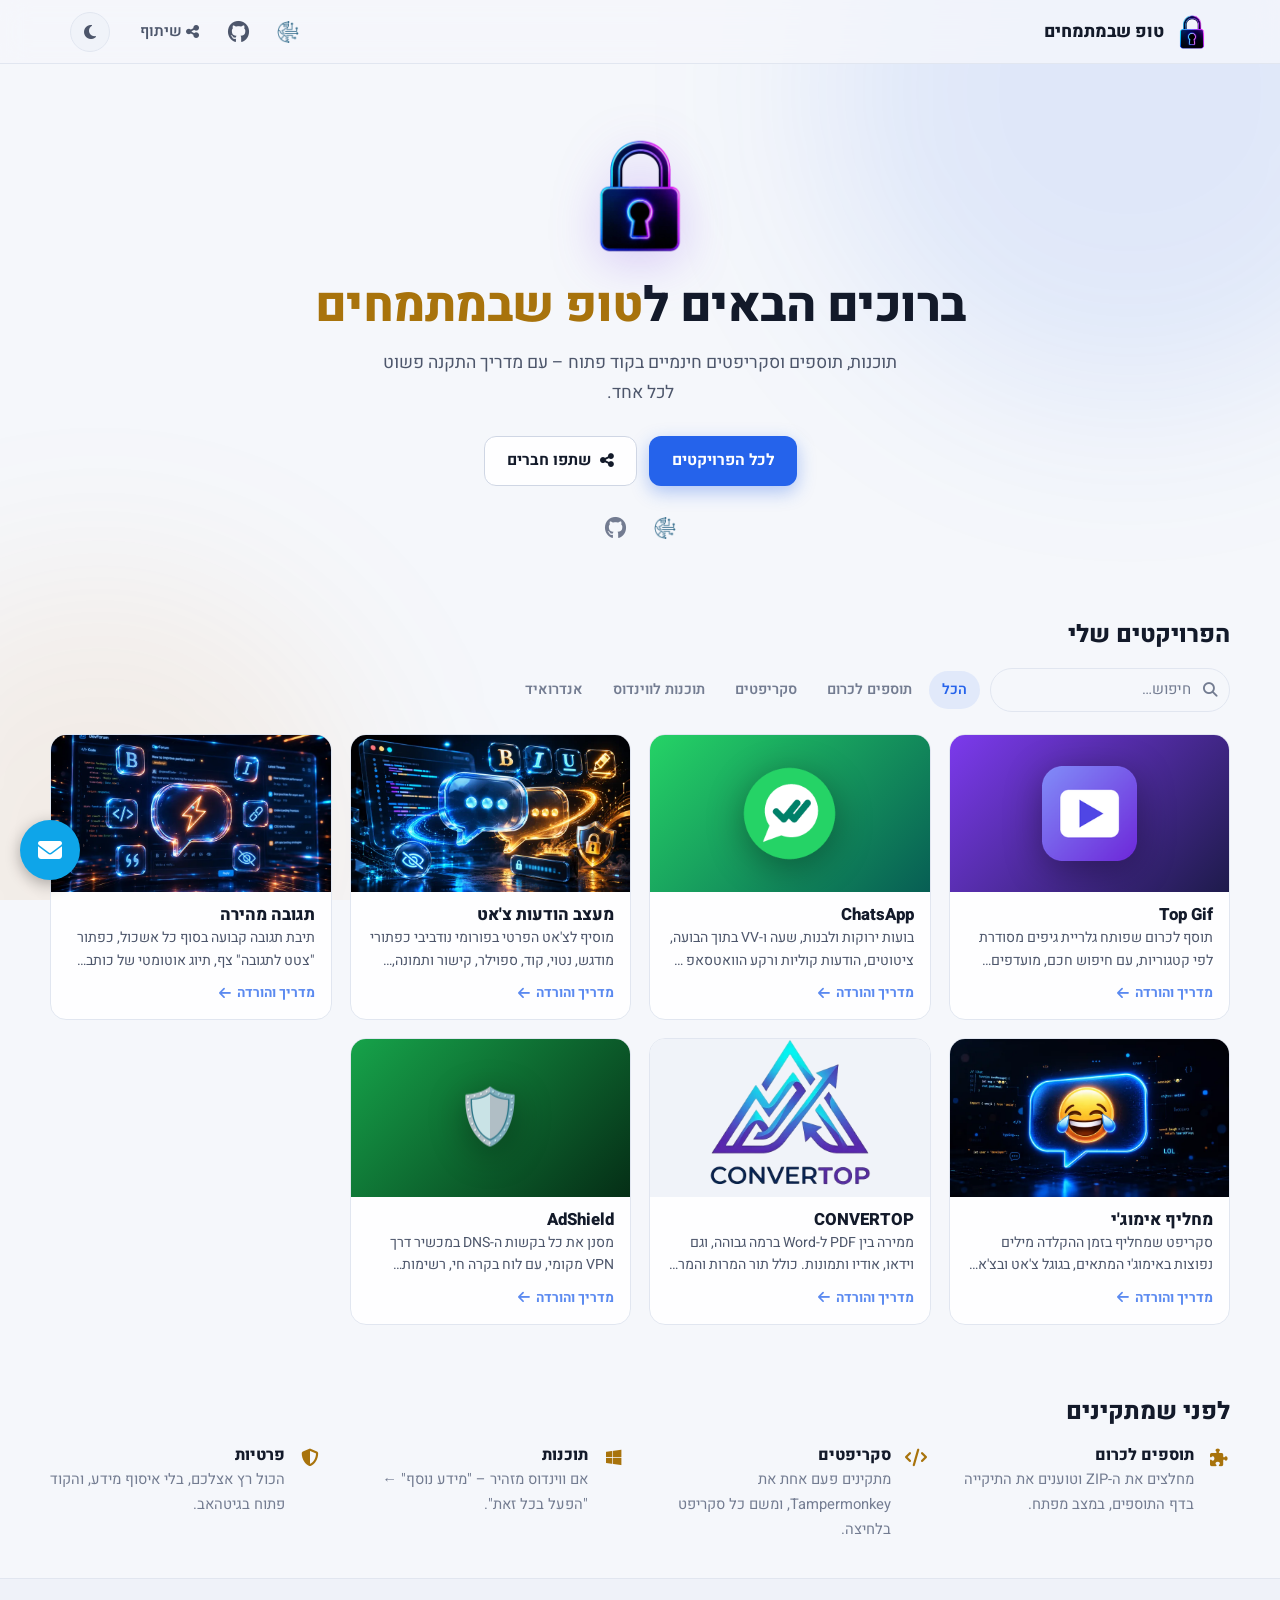
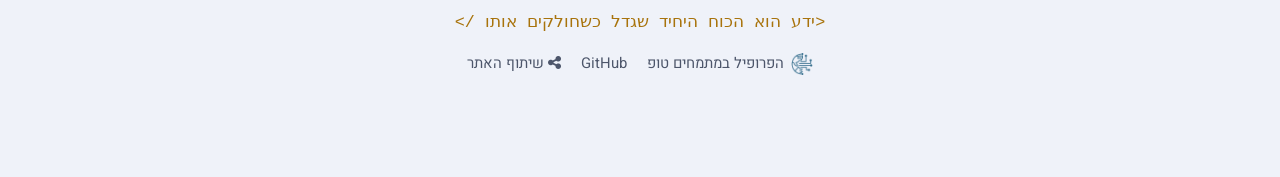
==== commit 915b6c5a: "אייקוני גיטהאב ומתמחים טופ באותו גודל, וכרטיסים קטנים יותר - שני האייקונים בכותרת ובראש הדף בגודל 22" ====
--- a/index.html
+++ b/index.html
@@ -20,7 +20,7 @@
     <link rel="stylesheet" href="https://cdnjs.cloudflare.com/ajax/libs/font-awesome/6.4.0/css/all.min.css">
     <!-- מצב בהיר/כהה + חלונית "צור עמנו קשר" -->
     <link rel="stylesheet" href="theme.css?v=a93274a5">
-    <link rel="stylesheet" href="main.css?v=9f3cb5b1">
+    <link rel="stylesheet" href="main.css?v=6232a8f1">
     <script src="site.js?v=7d1cc1b5"></script>
     <script src="contact-widget.js?v=97be6ec1"></script>
     <script src="ui.js?v=660ea80b" defer></script>
@@ -33,7 +33,7 @@
         <div class="container">
             <a class="brand" href="#top"><img src="img/logo.webp?v=2c0c3ad5" alt="" width="36" height="36"><span>טופ שבמתמחים</span></a>
             <nav class="main-nav" aria-label="ניווט ראשי">
-                <a class="nav-mit" href="https://mitmachim.top/user/%D7%98%D7%95%D7%A4-%D7%A9%D7%91%D7%9E%D7%AA%D7%9E%D7%97%D7%99%D7%9D" target="_blank" rel="noopener" title="הפרופיל שלי במתמחים טופ" aria-label="הפרופיל שלי במתמחים טופ"><img src="img/mitmachim.png?v=89f8990d" alt="" width="26" height="26"></a>
+                <a class="nav-mit" href="https://mitmachim.top/user/%D7%98%D7%95%D7%A4-%D7%A9%D7%91%D7%9E%D7%AA%D7%9E%D7%97%D7%99%D7%9D" target="_blank" rel="noopener" title="הפרופיל שלי במתמחים טופ" aria-label="הפרופיל שלי במתמחים טופ"><img src="img/mitmachim.png?v=89f8990d" alt="" width="22" height="22"></a>
                 <a href="https://github.com/TOP-SHEBAMITMACHIM" target="_blank" rel="noopener" title="GitHub" aria-label="GitHub"><i class="fa-brands fa-github"></i></a>
                 <button type="button" class="nav-share" data-share title="שיתוף האתר עם חברים" aria-label="שיתוף האתר עם חברים"><i class="fa-solid fa-share-nodes"></i><span class="nav-text">שיתוף</span></button>
             </nav>
--- a/main.css
+++ b/main.css
@@ -145,8 +145,9 @@
 .main-nav i { margin-inline-end: 4px; }
 .main-nav a { display: inline-flex; align-items: center; }
 /* אייקון מתמחים טופ — בכחול המקורי שלו; במצב בהיר מוכהה כדי שיבלוט על רקע לבן */
-.nav-mit img, .footer-mit img, .btn-mit { width: 26px; height: 26px; object-fit: contain; }
-.footer-mit img, .btn-mit { width: 22px; height: 22px; }
+.nav-mit img, .footer-mit img, .btn-mit { width: 22px; height: 22px; object-fit: contain; }
+/* גיטהאב ומתמחים טופ באותו גודל בדיוק — 22 פיקסלים */
+.main-nav a .fa-github, .hero-links .fa-github { font-size: 22px; line-height: 22px; width: 22px; text-align: center; margin: 0; }
 [data-theme="light"] :is(.nav-mit img, .footer-mit img, .btn-mit) { filter: brightness(0.55) saturate(1.6); }
 .footer-mit { display: inline-flex; align-items: center; gap: 7px; }
 
@@ -257,7 +258,7 @@
 .chip[aria-pressed="true"] { background: var(--accent-soft); color: var(--accent); }
 
 /* כרטיסי פרויקטים */
-.grid { display: grid; grid-template-columns: repeat(auto-fill, minmax(280px, 1fr)); gap: 24px; }
+.grid { display: grid; grid-template-columns: repeat(auto-fill, minmax(230px, 1fr)); gap: 18px; }
 
 .card {
     position: relative; display: flex; flex-direction: column; overflow: hidden;
@@ -275,17 +276,17 @@
 /* כריכה עם אייקון לפרויקטים בלי תמונת שער */
 .cover--icon { display: grid; place-items: center; background: linear-gradient(135deg, var(--c1, #1e3a8a), var(--c2, #0f172a)); }
 .cover--icon img { width: 34%; height: auto; object-fit: contain; filter: drop-shadow(0 8px 18px rgba(0,0,0,0.35)); }
-.cover--icon .glyph { font-size: 4.4rem; line-height: 1; color: #fff; filter: drop-shadow(0 8px 18px rgba(0,0,0,0.35)); }
+.cover--icon .glyph { font-size: 3.4rem; line-height: 1; color: #fff; filter: drop-shadow(0 8px 18px rgba(0,0,0,0.35)); }
 .card:hover .cover--icon img { transform: scale(1.08); }
 
-.card-body { padding: 16px 20px 18px; flex: 1; display: flex; flex-direction: column; }
-.card h3 { font-size: 1.15rem; margin-bottom: 4px; }
+.card-body { padding: 12px 16px 14px; flex: 1; display: flex; flex-direction: column; }
+.card h3 { font-size: 1.05rem; margin-bottom: 2px; }
 .card p {
-    font-size: 0.94rem; margin: 0 0 12px; color: var(--text-2);
+    font-size: 0.88rem; line-height: 1.6; margin: 0 0 10px; color: var(--text-2);
     display: -webkit-box; -webkit-line-clamp: 2; -webkit-box-orient: vertical; overflow: hidden;
 }
 .card-cta {
-    margin-top: auto; font-size: 0.9rem; font-weight: 700; color: var(--accent);
+    margin-top: auto; font-size: 0.85rem; font-weight: 700; color: var(--accent);
     display: inline-flex; align-items: center; gap: 6px;
     opacity: 0.75; transition: opacity 0.2s;
 }
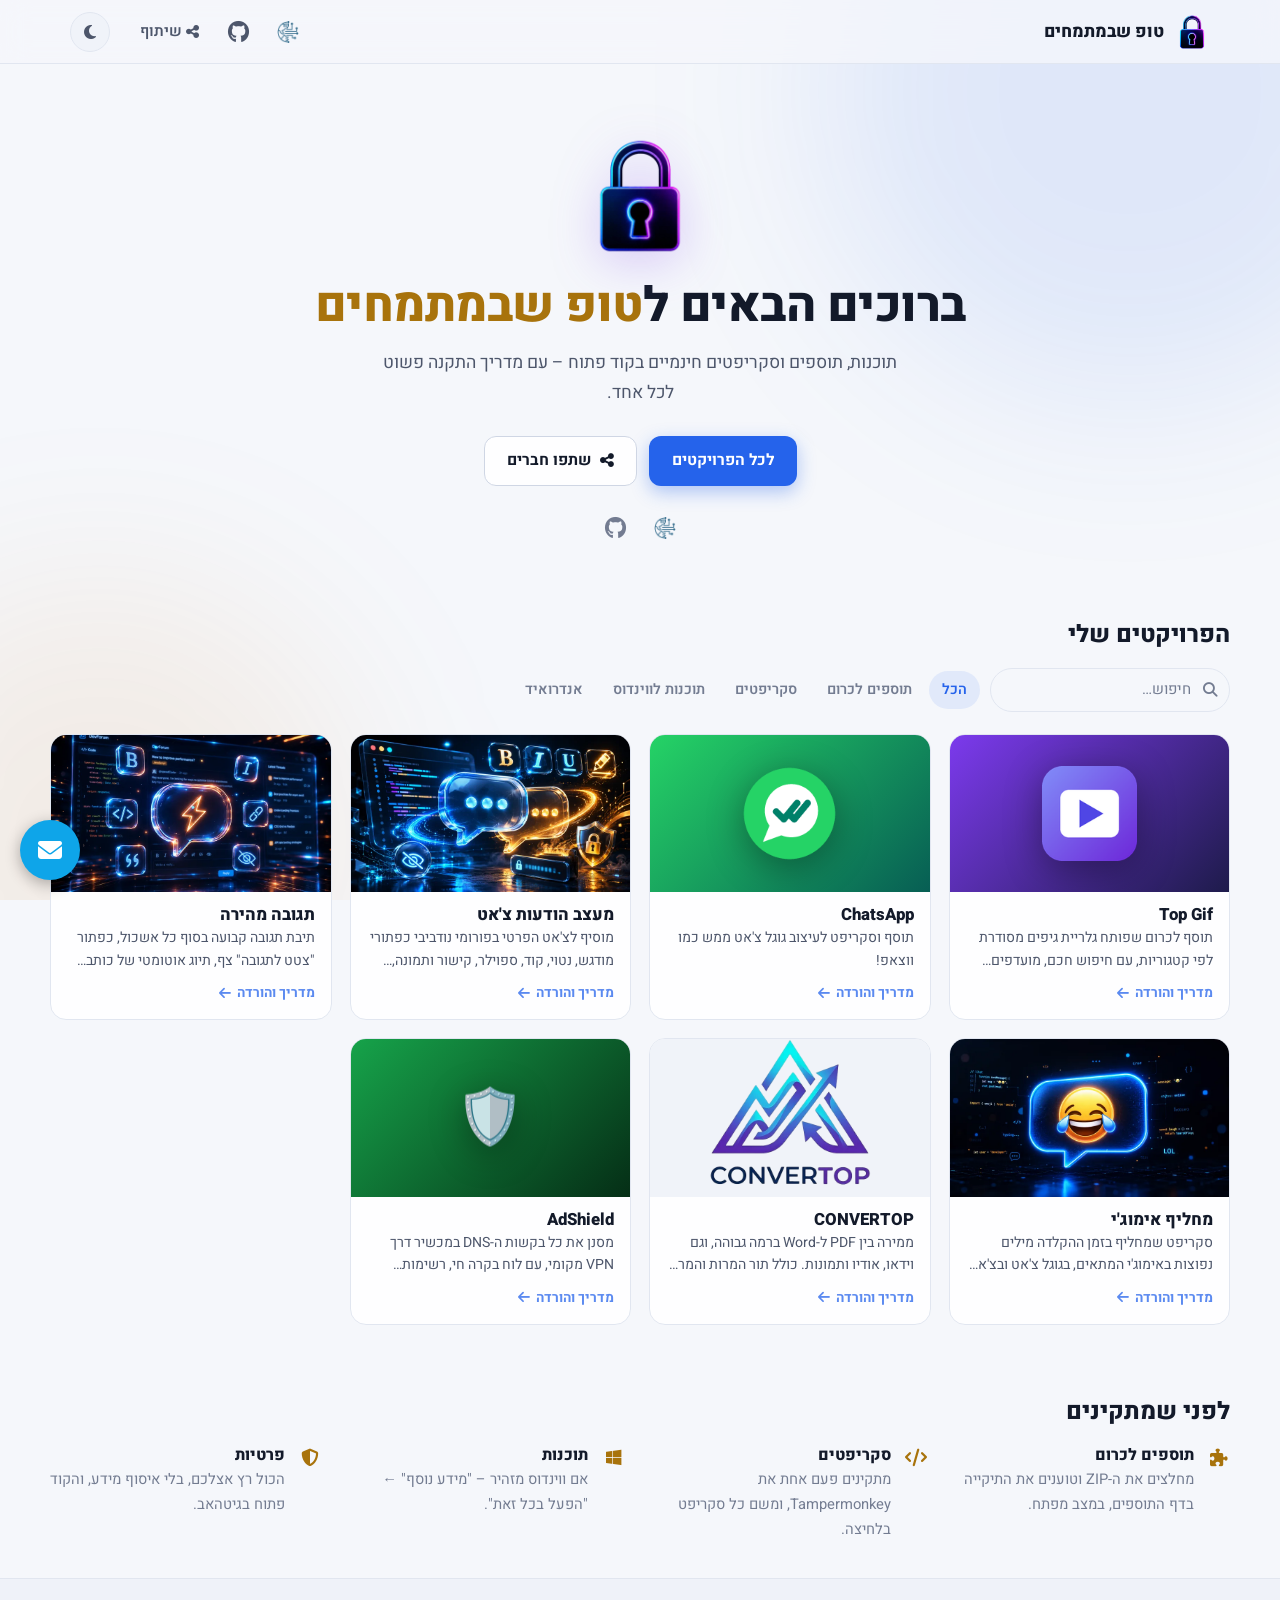
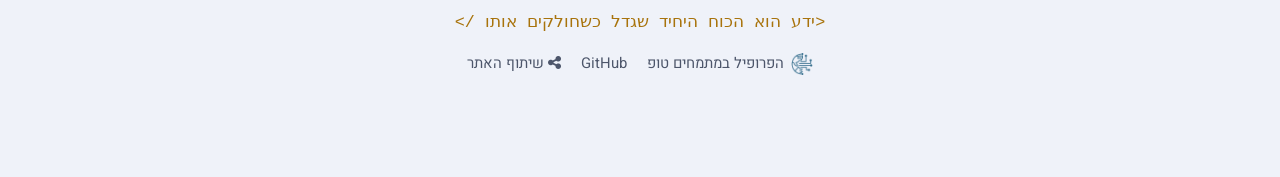
==== commit 2364d25b: "Update index.html" ====
--- a/index.html
+++ b/index.html
@@ -78,7 +78,7 @@
                     <div class="cover cover--icon" style="--c1:#25d366;--c2:#075e54"><img src="img/chatsapp.png" alt="" loading="lazy"></div>
                     <div class="card-body">
                         <h3>ChatsApp</h3>
-                        <p>בועות ירוקות ולבנות, שעה ו-VV בתוך הבועה, ציטוטים, הודעות קוליות ורקע הוואטסאפ – בתוך גוגל צ&#x27;אט וג&#x27;ימייל.</p>
+                        <p>תוסף וסקריפט לעיצוב גוגל צ'אט ממש כמו ווצאפ!</p>
                         <span class="card-cta">מדריך והורדה <i class="fa-solid fa-arrow-left"></i></span>
                     </div>
                 </a>
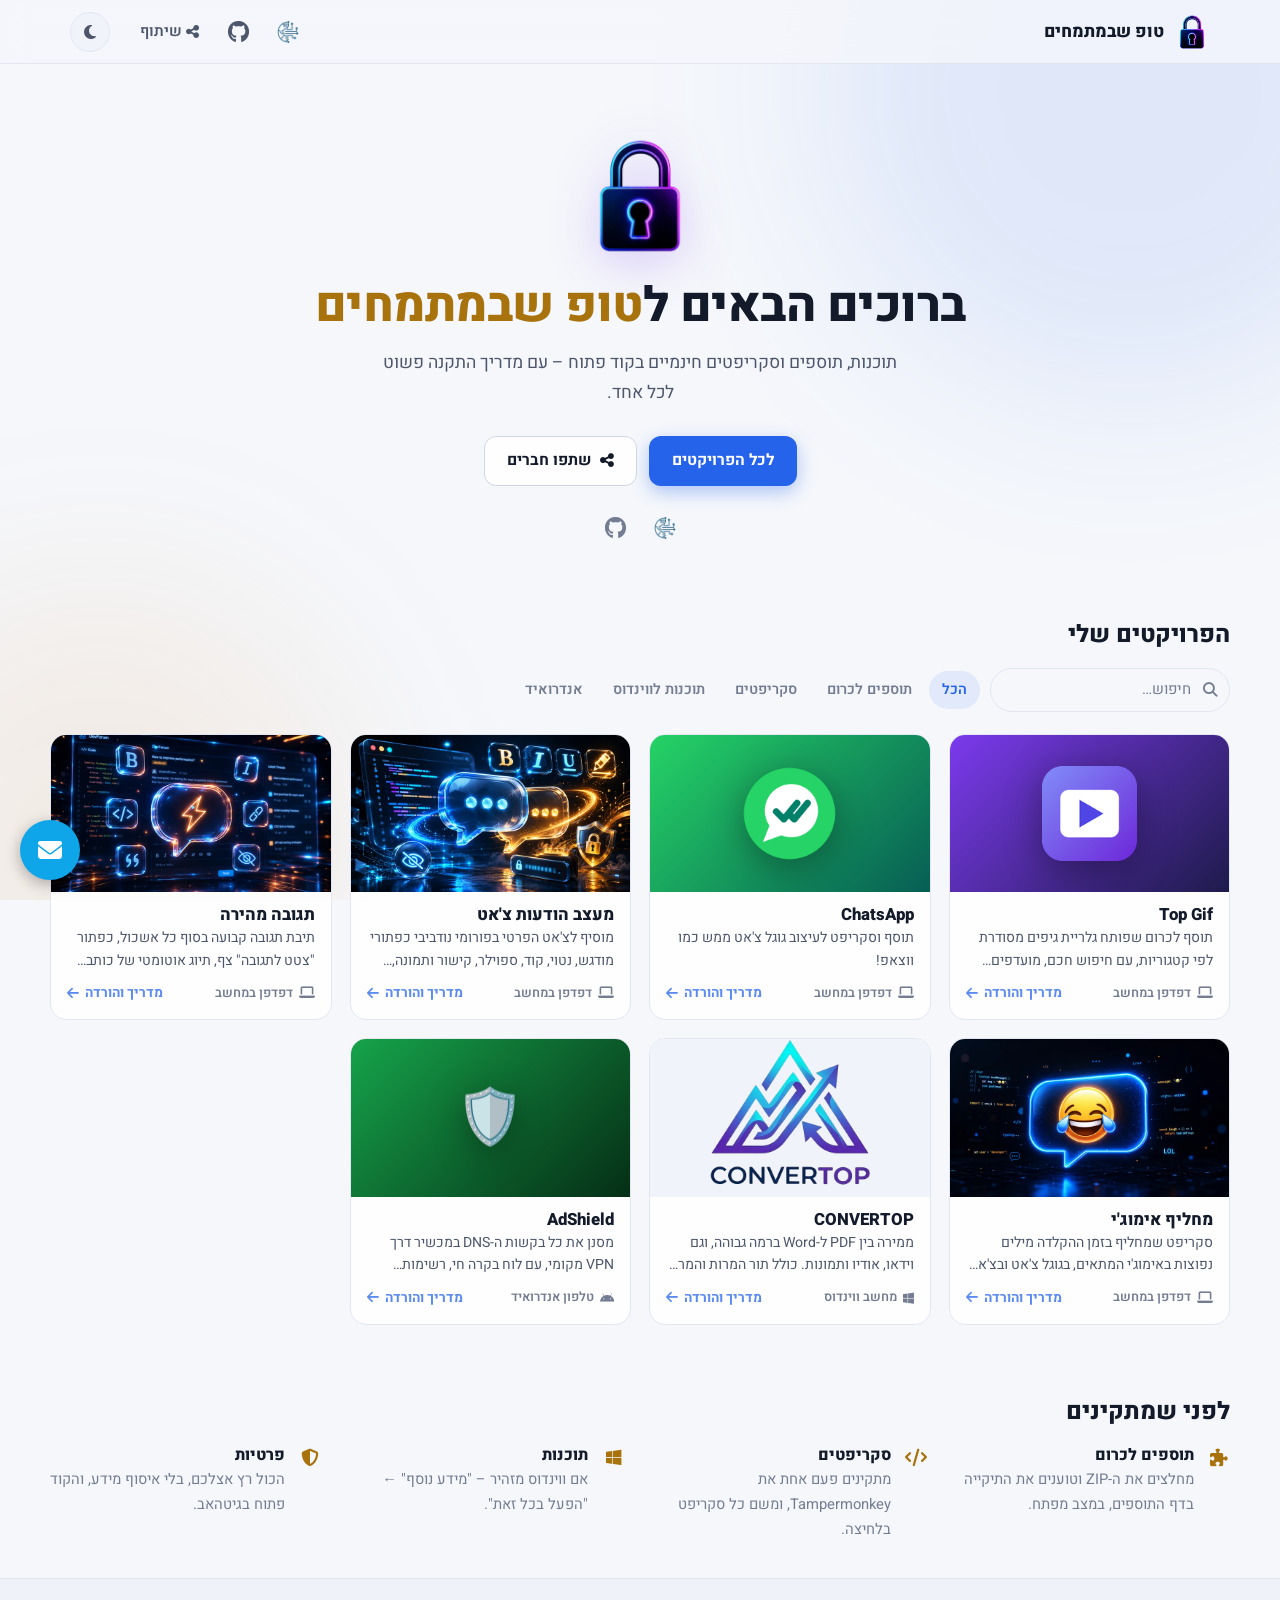
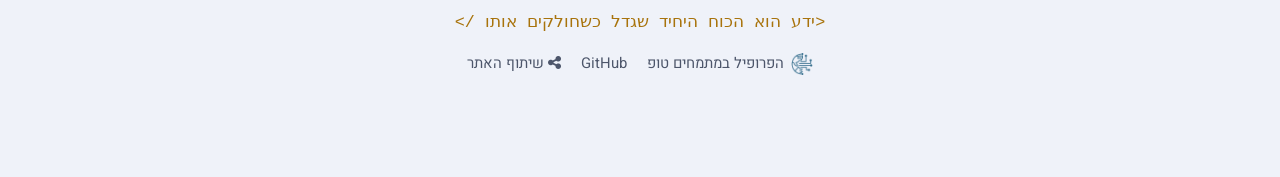
==== commit 4dcd642f: "החזרת הפלטפורמה לכרטיסים: על איזה מכשיר זה עובד בכל כרטיס מופיע "דפדפן במחשב", "מחשב ווינדוס" או "טל" ====
--- a/index.html
+++ b/index.html
@@ -20,7 +20,7 @@
     <link rel="stylesheet" href="https://cdnjs.cloudflare.com/ajax/libs/font-awesome/6.4.0/css/all.min.css">
     <!-- מצב בהיר/כהה + חלונית "צור עמנו קשר" -->
     <link rel="stylesheet" href="theme.css?v=a93274a5">
-    <link rel="stylesheet" href="main.css?v=6232a8f1">
+    <link rel="stylesheet" href="main.css?v=d91341ec">
     <script src="site.js?v=7d1cc1b5"></script>
     <script src="contact-widget.js?v=97be6ec1"></script>
     <script src="ui.js?v=660ea80b" defer></script>
@@ -71,15 +71,21 @@
                     <div class="card-body">
                         <h3>Top Gif</h3>
                         <p>תוסף לכרום שפותח גלריית גיפים מסודרת לפי קטגוריות, עם חיפוש חכם, מועדפים ואחרונים. לחיצה על גיף מדביקה אותו ישר בהודעה.</p>
-                        <span class="card-cta">מדריך והורדה <i class="fa-solid fa-arrow-left"></i></span>
+                        <div class="card-foot">
+                            <span class="card-platform" title="Chrome / Edge"><i class="fa-solid fa-laptop"></i> דפדפן במחשב</span>
+                            <span class="card-cta">מדריך והורדה <i class="fa-solid fa-arrow-left"></i></span>
+                        </div>
                     </div>
                 </a>
                 <a class="card" href="#chatsapp" data-cat="ext script" data-keywords="וואטסאפ whatsapp גוגל צאט google chat עיצוב" aria-haspopup="dialog">
                     <div class="cover cover--icon" style="--c1:#25d366;--c2:#075e54"><img src="img/chatsapp.png" alt="" loading="lazy"></div>
                     <div class="card-body">
                         <h3>ChatsApp</h3>
-                        <p>תוסף וסקריפט לעיצוב גוגל צ'אט ממש כמו ווצאפ!</p>
-                        <span class="card-cta">מדריך והורדה <i class="fa-solid fa-arrow-left"></i></span>
+                        <p>תוסף וסקריפט לעיצוב גוגל צ&#x27;אט ממש כמו ווצאפ!</p>
+                        <div class="card-foot">
+                            <span class="card-platform" title="Chrome / Tampermonkey"><i class="fa-solid fa-laptop"></i> דפדפן במחשב</span>
+                            <span class="card-cta">מדריך והורדה <i class="fa-solid fa-arrow-left"></i></span>
+                        </div>
                     </div>
                 </a>
                 <a class="card" href="#chat-formatter" data-cat="script ext" data-keywords="נודביבי nodebb מתמחים צאט עיצוב markdown ai בינה" aria-haspopup="dialog">
@@ -87,7 +93,10 @@
                     <div class="card-body">
                         <h3>מעצב הודעות צ&#x27;אט</h3>
                         <p>מוסיף לצ&#x27;אט הפרטי בפורומי נודביבי כפתורי מודגש, נטוי, קוד, ספוילר, קישור ותמונה, וכפתור ציטוט צף.</p>
-                        <span class="card-cta">מדריך והורדה <i class="fa-solid fa-arrow-left"></i></span>
+                        <div class="card-foot">
+                            <span class="card-platform" title="Tampermonkey / Chrome"><i class="fa-solid fa-laptop"></i> דפדפן במחשב</span>
+                            <span class="card-cta">מדריך והורדה <i class="fa-solid fa-arrow-left"></i></span>
+                        </div>
                     </div>
                 </a>
                 <a class="card" href="#quick-reply" data-cat="script" data-keywords="מתמחים תגובה ציטוט פורום nodebb" aria-haspopup="dialog">
@@ -95,7 +104,10 @@
                     <div class="card-body">
                         <h3>תגובה מהירה</h3>
                         <p>תיבת תגובה קבועה בסוף כל אשכול, כפתור &quot;צטט לתגובה&quot; צף, תיוג אוטומטי של כותב ההודעה האחרונה וסרגל עיצוב.</p>
-                        <span class="card-cta">מדריך והורדה <i class="fa-solid fa-arrow-left"></i></span>
+                        <div class="card-foot">
+                            <span class="card-platform" title="Tampermonkey"><i class="fa-solid fa-laptop"></i> דפדפן במחשב</span>
+                            <span class="card-cta">מדריך והורדה <i class="fa-solid fa-arrow-left"></i></span>
+                        </div>
                     </div>
                 </a>
                 <a class="card" href="#emoji" data-cat="script" data-keywords="אימוגי emoji גוגל צאט חחח" aria-haspopup="dialog">
@@ -103,7 +115,10 @@
                     <div class="card-body">
                         <h3>מחליף אימוג&#x27;י</h3>
                         <p>סקריפט שמחליף בזמן ההקלדה מילים נפוצות באימוג&#x27;י המתאים, בגוגל צ&#x27;אט ובצ&#x27;אט שבתוך ג&#x27;ימייל.</p>
-                        <span class="card-cta">מדריך והורדה <i class="fa-solid fa-arrow-left"></i></span>
+                        <div class="card-foot">
+                            <span class="card-platform" title="Tampermonkey"><i class="fa-solid fa-laptop"></i> דפדפן במחשב</span>
+                            <span class="card-cta">מדריך והורדה <i class="fa-solid fa-arrow-left"></i></span>
+                        </div>
                     </div>
                 </a>
                 <a class="card" href="#convertop" data-cat="win" data-keywords="המרה convert pdf word וידאו mp3 mp4 תמונות" aria-haspopup="dialog">
@@ -111,7 +126,10 @@
                     <div class="card-body">
                         <h3>CONVERTOP</h3>
                         <p>ממירה בין PDF ל-Word ברמה גבוהה, וגם וידאו, אודיו ותמונות. כולל תור המרות והמרה מקבילה.</p>
-                        <span class="card-cta">מדריך והורדה <i class="fa-solid fa-arrow-left"></i></span>
+                        <div class="card-foot">
+                            <span class="card-platform" title="Windows"><i class="fa-brands fa-windows"></i> מחשב ווינדוס</span>
+                            <span class="card-cta">מדריך והורדה <i class="fa-solid fa-arrow-left"></i></span>
+                        </div>
                     </div>
                 </a>
                 <a class="card" href="#adshield" data-cat="android" data-keywords="פרסומות חוסם אנדרואיד android ads dns vpn" aria-haspopup="dialog">
@@ -119,7 +137,10 @@
                     <div class="card-body">
                         <h3>AdShield</h3>
                         <p>מסנן את כל בקשות ה-DNS במכשיר דרך VPN מקומי, עם לוח בקרה חי, רשימות חסימה ודפדפן נקי מפרסומות.</p>
-                        <span class="card-cta">מדריך והורדה <i class="fa-solid fa-arrow-left"></i></span>
+                        <div class="card-foot">
+                            <span class="card-platform" title="Android 7+"><i class="fa-brands fa-android"></i> טלפון אנדרואיד</span>
+                            <span class="card-cta">מדריך והורדה <i class="fa-solid fa-arrow-left"></i></span>
+                        </div>
                     </div>
                 </a>
             </div>
--- a/main.css
+++ b/main.css
@@ -285,8 +285,14 @@
     font-size: 0.88rem; line-height: 1.6; margin: 0 0 10px; color: var(--text-2);
     display: -webkit-box; -webkit-line-clamp: 2; -webkit-box-orient: vertical; overflow: hidden;
 }
+.card-foot { margin-top: auto; display: flex; align-items: center; justify-content: space-between; gap: 8px; }
+.card-platform {
+    display: inline-flex; align-items: center; gap: 6px; min-width: 0;
+    font-size: 0.8rem; font-weight: 600; color: var(--text-3);
+    white-space: nowrap; overflow: hidden; text-overflow: ellipsis;
+}
 .card-cta {
-    margin-top: auto; font-size: 0.85rem; font-weight: 700; color: var(--accent);
+    flex-shrink: 0; font-size: 0.85rem; font-weight: 700; color: var(--accent);
     display: inline-flex; align-items: center; gap: 6px;
     opacity: 0.75; transition: opacity 0.2s;
 }
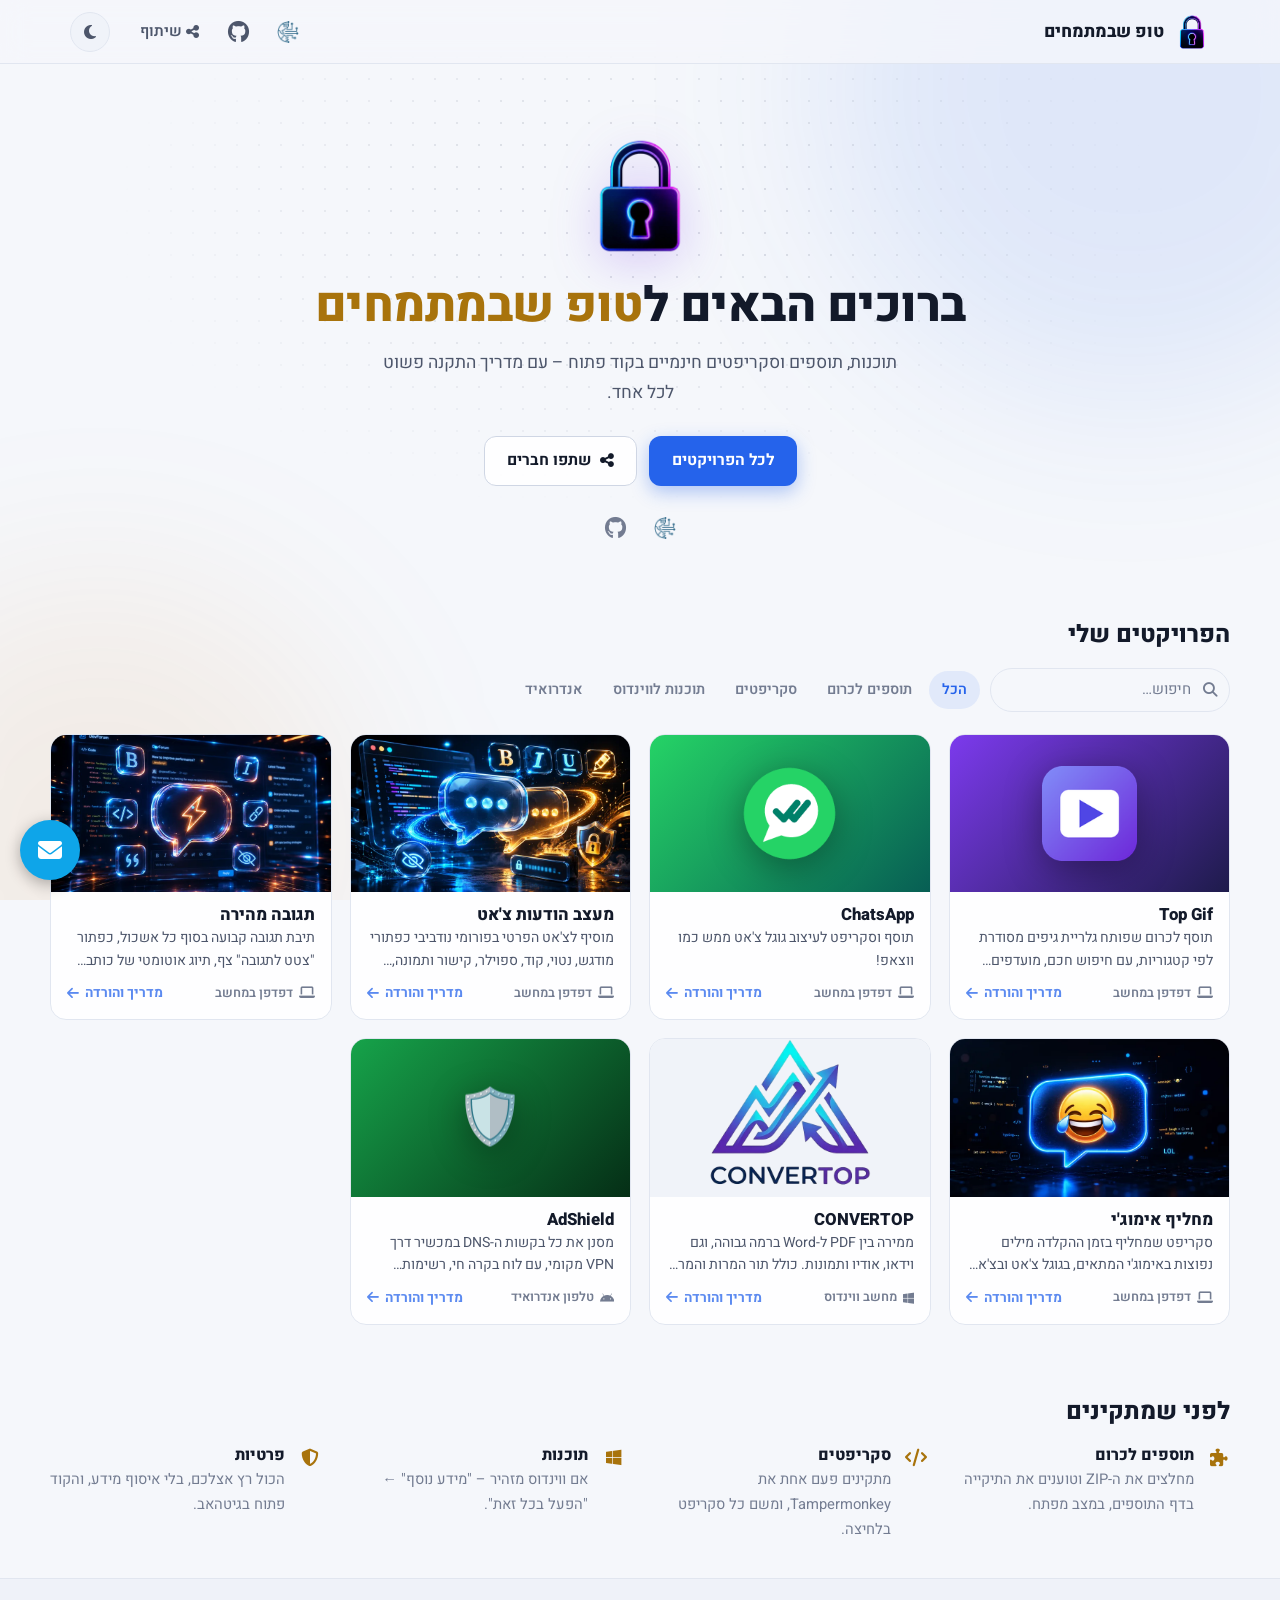
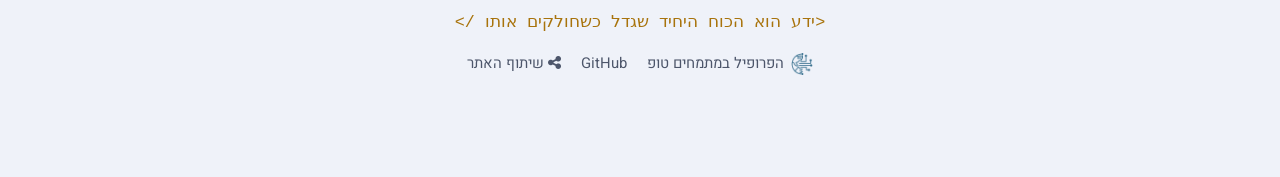
==== commit 91aae909: "אפקטים בעיצוב: הילה בכרטיסים, כניסה בגלילה, פס התקדמות וחזרה למעלה - הילה עדינה בכרטיס שעוקבת אחרי ה" ====
--- a/index.html
+++ b/index.html
@@ -20,10 +20,10 @@
     <link rel="stylesheet" href="https://cdnjs.cloudflare.com/ajax/libs/font-awesome/6.4.0/css/all.min.css">
     <!-- מצב בהיר/כהה + חלונית "צור עמנו קשר" -->
     <link rel="stylesheet" href="theme.css?v=a93274a5">
-    <link rel="stylesheet" href="main.css?v=d91341ec">
+    <link rel="stylesheet" href="main.css?v=b176ee2c">
     <script src="site.js?v=7d1cc1b5"></script>
     <script src="contact-widget.js?v=97be6ec1"></script>
-    <script src="ui.js?v=660ea80b" defer></script>
+    <script src="ui.js?v=c4b1ecd3" defer></script>
 </head>
 <body id="top">
     <a class="skip-link" href="#main">דלג לתוכן</a>
--- a/main.css
+++ b/main.css
@@ -486,6 +486,74 @@
 /* הכפתור הצף של "צור קשר" לא יסתיר תוכן בתחתית */
 .site-footer { padding-bottom: 70px; }
 
+/* ---------- 7א. אפקטים (מופעלים ב-ui.js, סעיף 6) ---------- */
+/* רקע נקודות עדין מאחורי ראש הדף, שנעלם לאט כלפי הקצוות */
+.hero { position: relative; isolation: isolate; }
+.hero::before {
+    content: ''; position: absolute; inset: -40px 0 0; z-index: -1; pointer-events: none;
+    background-image: radial-gradient(color-mix(in srgb, var(--text-3) 38%, transparent) 1px, transparent 1.2px);
+    background-size: 22px 22px;
+    -webkit-mask-image: radial-gradient(ellipse 60% 70% at 50% 35%, #000 20%, transparent 75%);
+    mask-image: radial-gradient(ellipse 60% 70% at 50% 35%, #000 20%, transparent 75%);
+    opacity: 0.55;
+}
+
+/* ברק שעובר לאט על "טופ שבמתמחים" בכותרת */
+.hero h1 .accent {
+    background: linear-gradient(100deg, var(--gold) 0%, var(--gold) 40%, #fff3c4 50%, var(--gold) 60%, var(--gold) 100%);
+    background-size: 250% 100%;
+    -webkit-background-clip: text; background-clip: text; color: transparent;
+    animation: title-shine 6s ease-in-out infinite;
+}
+[data-theme="light"] .hero h1 .accent {
+    background-image: linear-gradient(100deg, var(--gold) 0%, var(--gold) 40%, #f5c451 50%, var(--gold) 60%, var(--gold) 100%);
+}
+@keyframes title-shine {
+    0%, 55% { background-position: 100% 0; }
+    85%, 100% { background-position: 0% 0; }
+}
+
+/* כרטיס: הילה שעוקבת אחרי העכבר */
+.card::after {
+    content: ''; position: absolute; inset: 0; border-radius: inherit; pointer-events: none;
+    background: radial-gradient(360px circle at var(--mx, 50%) var(--my, 50%), color-mix(in srgb, var(--accent) 16%, transparent), transparent 45%);
+    opacity: 0; transition: opacity 0.3s ease;
+}
+.card:hover::after { opacity: 1; }
+.card:focus-visible { outline: 2px solid var(--accent); outline-offset: 3px; }
+
+/* כרטיסים נכנסים בעדינות כשגוללים אליהם (רק אם ה-JS פעל) */
+.reveal-ready .card { opacity: 0; transform: translateY(18px); }
+.reveal-ready .card.is-visible {
+    opacity: 1; transform: none;
+    transition: opacity 0.55s ease, transform 0.55s cubic-bezier(.2, .7, .3, 1), box-shadow 0.25s ease, border-color 0.25s ease;
+    transition-delay: var(--delay, 0s), var(--delay, 0s), 0s, 0s;
+}
+.reveal-ready .card.is-visible:hover { transform: translateY(-4px); transition-delay: 0s; }
+
+/* כותרת עליונה: מתעבה מעט אחרי שגוללים, ופס התקדמות דק בתחתיתה */
+.site-header { transition: box-shadow 0.3s ease, background 0.3s ease; }
+.site-header.scrolled { box-shadow: 0 6px 24px rgba(0, 0, 0, 0.12); }
+.scroll-progress {
+    position: absolute; bottom: -1px; right: 0; height: 2px; width: 100%;
+    background: linear-gradient(90deg, #22d3ee, var(--accent), #a855f7);
+    transform-origin: right; transform: scaleX(var(--progress, 0));
+    pointer-events: none;
+}
+
+/* כפתור "חזרה למעלה" — בפינה הימנית, כי בשמאלית יש את כפתור יצירת הקשר */
+.to-top {
+    position: fixed; right: 22px; bottom: 26px; z-index: 9000;
+    width: 46px; height: 46px; border-radius: 50%; display: grid; place-items: center;
+    font-size: 1.05rem; cursor: pointer;
+    color: var(--text); background: var(--surface-solid); border: 1px solid var(--border-strong);
+    box-shadow: var(--shadow);
+    opacity: 0; transform: translateY(14px); pointer-events: none;
+    transition: opacity 0.25s ease, transform 0.25s ease, color 0.2s, border-color 0.2s;
+}
+.to-top.show { opacity: 1; transform: none; pointer-events: auto; }
+.to-top:hover { color: var(--accent); border-color: var(--accent); }
+
 /* ---------- 8. מסכים קטנים ---------- */
 @media (max-width: 860px) {
     .d-grid { grid-template-columns: 1fr; }
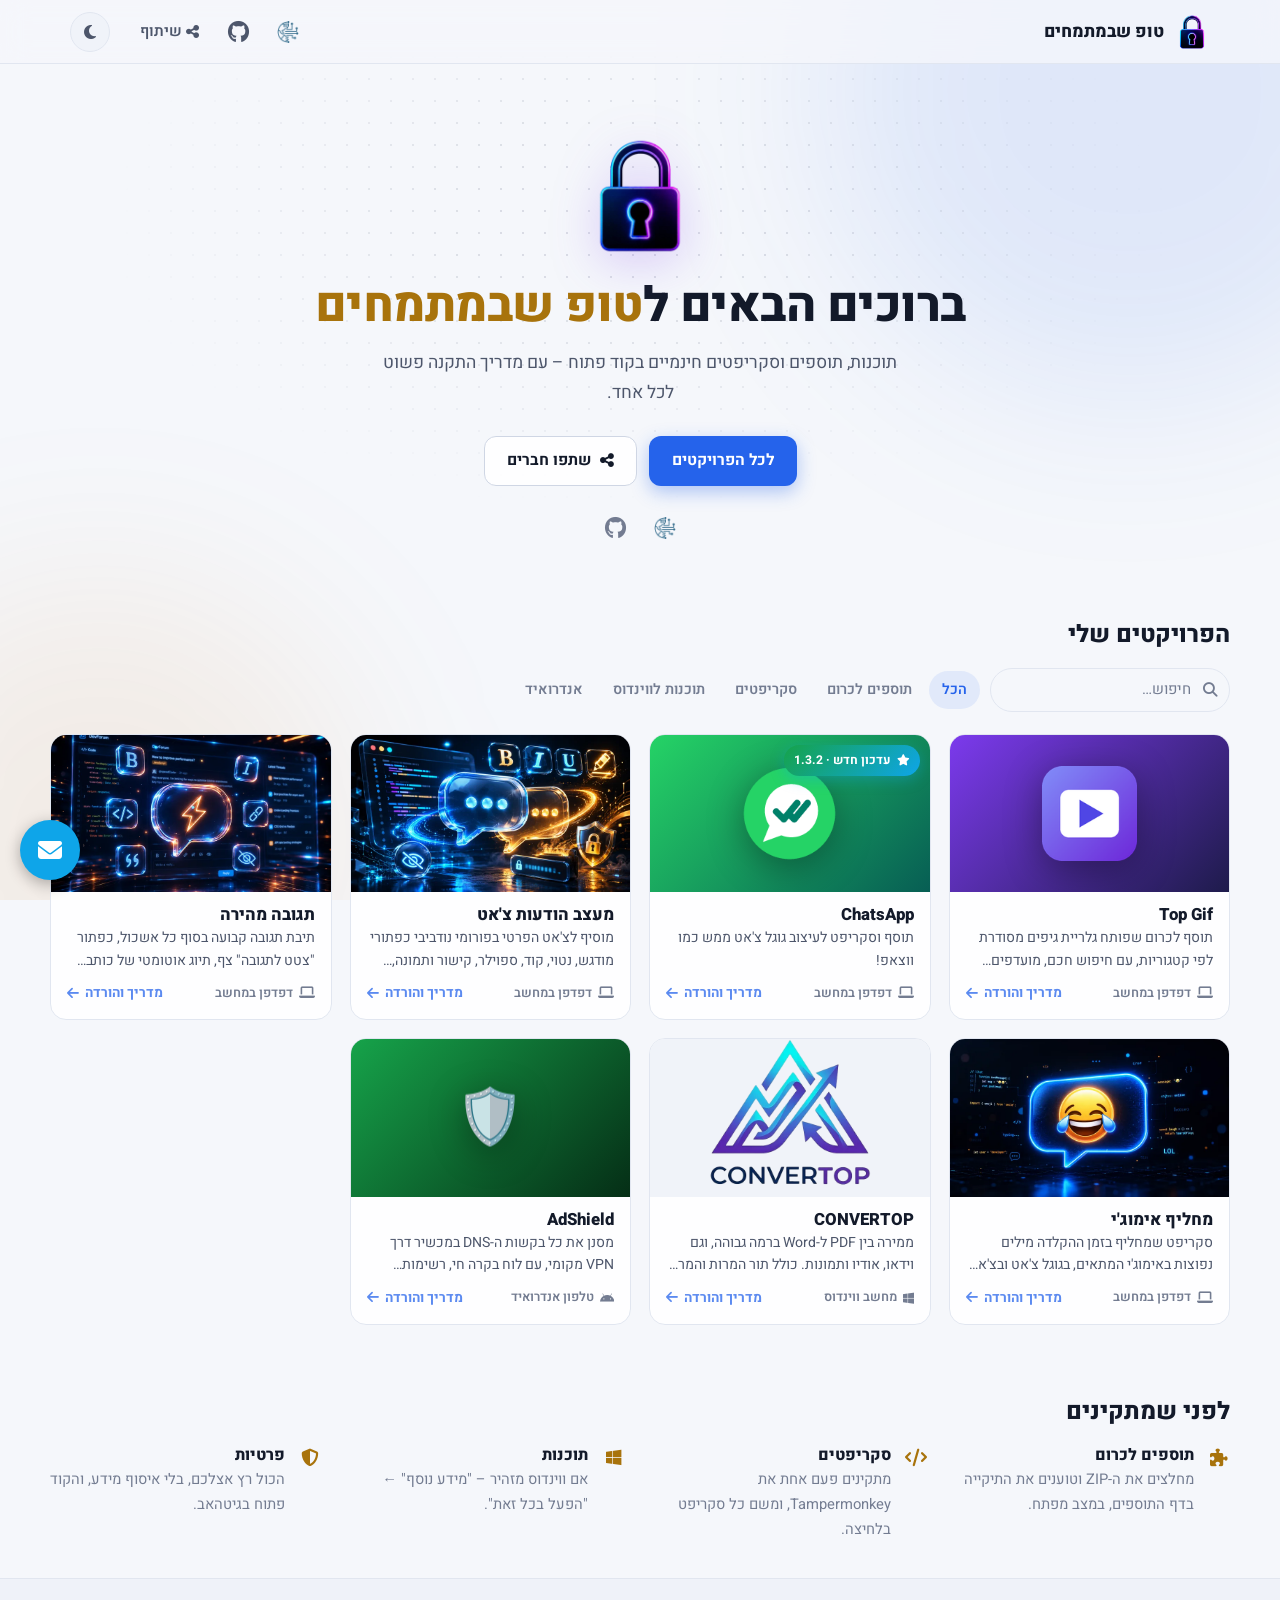
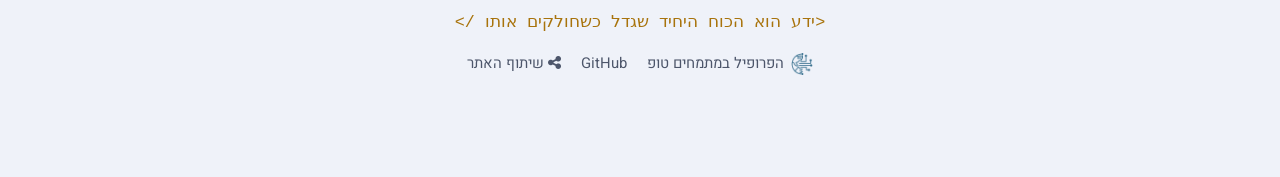
==== commit 87c5e664: "ChatsApp: עדכון לגרסה 1.3.2 - קישורי ההורדה מצביעים על chatsapp-extension-v1.3.2.zip - פרק "מה חדש ב" ====
--- a/index.html
+++ b/index.html
@@ -20,7 +20,7 @@
     <link rel="stylesheet" href="https://cdnjs.cloudflare.com/ajax/libs/font-awesome/6.4.0/css/all.min.css">
     <!-- מצב בהיר/כהה + חלונית "צור עמנו קשר" -->
     <link rel="stylesheet" href="theme.css?v=a93274a5">
-    <link rel="stylesheet" href="main.css?v=b176ee2c">
+    <link rel="stylesheet" href="main.css?v=44ece096">
     <script src="site.js?v=7d1cc1b5"></script>
     <script src="contact-widget.js?v=97be6ec1"></script>
     <script src="ui.js?v=c4b1ecd3" defer></script>
@@ -67,6 +67,7 @@
             </div>
             <div class="grid" id="projectsGrid">
                 <a class="card" href="#top-gif" data-cat="ext" data-keywords="gif גיף גיפים מדבקות ג&#x27;ימייל צאט" aria-haspopup="dialog">
+                    
                     <div class="cover cover--icon" style="--c1:#7c3aed;--c2:#1e1b4b"><img src="img/top-gif.png" alt="" loading="lazy"></div>
                     <div class="card-body">
                         <h3>Top Gif</h3>
@@ -77,7 +78,8 @@
                         </div>
                     </div>
                 </a>
-                <a class="card" href="#chatsapp" data-cat="ext script" data-keywords="וואטסאפ whatsapp גוגל צאט google chat עיצוב" aria-haspopup="dialog">
+                <a class="card" href="#chatsapp" data-cat="ext script" data-keywords="וואטסאפ whatsapp גוגל צאט google chat עיצוב קבוצות" aria-haspopup="dialog">
+                    <span class="card-badge"><i class="fa-solid fa-star"></i> עדכון חדש · 1.3.2</span>
                     <div class="cover cover--icon" style="--c1:#25d366;--c2:#075e54"><img src="img/chatsapp.png" alt="" loading="lazy"></div>
                     <div class="card-body">
                         <h3>ChatsApp</h3>
@@ -89,6 +91,7 @@
                     </div>
                 </a>
                 <a class="card" href="#chat-formatter" data-cat="script ext" data-keywords="נודביבי nodebb מתמחים צאט עיצוב markdown ai בינה" aria-haspopup="dialog">
+                    
                     <div class="cover"><img src="img/cover-chat-formatter.webp" alt="" loading="lazy"></div>
                     <div class="card-body">
                         <h3>מעצב הודעות צ&#x27;אט</h3>
@@ -100,6 +103,7 @@
                     </div>
                 </a>
                 <a class="card" href="#quick-reply" data-cat="script" data-keywords="מתמחים תגובה ציטוט פורום nodebb" aria-haspopup="dialog">
+                    
                     <div class="cover"><img src="img/cover-quick-reply.webp" alt="" loading="lazy"></div>
                     <div class="card-body">
                         <h3>תגובה מהירה</h3>
@@ -111,6 +115,7 @@
                     </div>
                 </a>
                 <a class="card" href="#emoji" data-cat="script" data-keywords="אימוגי emoji גוגל צאט חחח" aria-haspopup="dialog">
+                    
                     <div class="cover"><img src="img/cover-emoji.webp" alt="" loading="lazy"></div>
                     <div class="card-body">
                         <h3>מחליף אימוג&#x27;י</h3>
@@ -122,6 +127,7 @@
                     </div>
                 </a>
                 <a class="card" href="#convertop" data-cat="win" data-keywords="המרה convert pdf word וידאו mp3 mp4 תמונות" aria-haspopup="dialog">
+                    
                     <div class="cover"><img src="img/cover-convertop.webp" alt="" loading="lazy"></div>
                     <div class="card-body">
                         <h3>CONVERTOP</h3>
@@ -133,6 +139,7 @@
                     </div>
                 </a>
                 <a class="card" href="#adshield" data-cat="android" data-keywords="פרסומות חוסם אנדרואיד android ads dns vpn" aria-haspopup="dialog">
+                    
                     <div class="cover cover--icon" style="--c1:#16a34a;--c2:#052e16"><span class="glyph">🛡️</span></div>
                     <div class="card-body">
                         <h3>AdShield</h3>
@@ -185,10 +192,10 @@
             <button type="button" class="d-close" data-close aria-label="סגירה"><i class="fa-solid fa-xmark"></i></button>
         </div>
         <div class="d-scroll">
-            <div class="d-actions"><a class="btn btn-primary" href="https://github.com/TOP-SHEBAMITMACHIM/chatsapp/releases/download/v1.3.0/chatsapp-extension-v1.3.0.zip"><i class="fa-solid fa-download"></i> הורדת התוסף</a><a class="btn btn-ghost" href="https://github.com/TOP-SHEBAMITMACHIM/chatsapp" target="_blank" rel="noopener"><i class="fa-brands fa-github"></i> קוד המקור</a><button type="button" class="btn btn-ghost" data-share data-share-url="https://top-shebamitmachim.github.io/#chatsapp" data-share-title="ChatsApp – גוגל צ&#x27;אט בעיצוב וואטסאפ" title="שליחת הקישור לפרויקט לחברים"><i class="fa-solid fa-share-nodes"></i> שיתוף</button></div>
-            <div class="d-grid">
-                <div class="d-main"><section class="d-sec"><h3><i class="fa-solid fa-circle-info"></i> מה זה?</h3><p>מי שרגיל לוואטסאפ מרגיש שגוגל צ'אט קצת "יבש". ChatsApp משנה רק את התצוגה – בועות בעיצוב מוכר, סימני קריאה, רקע הוואטסאפ ועוד – בלי לגעת בתוכן ההודעות.</p><p>זמין בשתי גרסאות זהות: תוסף לכרום, או סקריפט ל-Tampermonkey שמתעדכן לבד. מתקינים <b>רק אחת</b> מהן.</p></section><section class="d-sec"><h3><i class="fa-solid fa-star"></i> מה יש בו</h3><ul class="features"><li>בועות: שלי בירוק, של אחרים בלבן, עם זנב</li><li>שעה ו-VV בתוך הבועה (VV כחולים = נקרא)</li><li>מצב כהה לחלון השיחה בלחיצה על כפתור הירח</li><li>פס עליון ירוק ותיבת כתיבה בסגנון וואטסאפ</li><li>ציטוטים (תשובה להודעה) בעיצוב וואטסאפ</li><li>מסגרת לתמונות, סטיקרים וסרטונים, עם השעה בפינה</li><li>הודעות קוליות בבועה, עם שעה ו-VV</li><li>עובד גם בצ'אט שבתוך ג'ימייל</li></ul></section><section class="d-sec"><h3><i class="fa-solid fa-download"></i> איך מתקינים</h3><div class="tabs" role="tablist" aria-label="שיטת התקנה"><button type="button" class="tab" role="tab" id="chatsapp-tab-0" aria-controls="chatsapp-method-0" aria-selected="true" tabindex="0">תוסף לכרום</button><button type="button" class="tab" role="tab" id="chatsapp-tab-1" aria-controls="chatsapp-method-1" aria-selected="false" tabindex="-1">סקריפט ל-Tampermonkey</button></div><div class="tab-panel" id="chatsapp-method-0" role="tabpanel" aria-labelledby="chatsapp-tab-0"><ol class="steps"><li><h4>מורידים ומחלצים</h4><p>מורידים את הקובץ, לוחצים עליו בקליק ימני ← <b>חלץ הכל</b>, ושומרים את התיקייה במקום קבוע במחשב.</p><a class="btn btn-primary btn-sm" href="https://github.com/TOP-SHEBAMITMACHIM/chatsapp/releases/download/v1.3.0/chatsapp-extension-v1.3.0.zip"><i class="fa-solid fa-download"></i> הורדת ChatsApp</a></li><li><h4>מפעילים "מצב מפתח" בדף התוספים</h4><p>מעתיקים לשורת הכתובת <span class="copy-row"><code>chrome://extensions</code><button type="button" class="copy-btn" data-copy="chrome://extensions">העתק</button></span> ומדליקים בפינה את המתג <b>מצב פיתוח</b> (Developer mode).</p><img src="img/guide-dev-mode.png" alt="מתג מצב פיתוח בדף התוספים של כרום" loading="lazy"></li><li><h4>טוענים את התיקייה</h4><p>לוחצים על <b>טעינת פריט לא ארוז</b> (Load unpacked) ובוחרים את התיקייה שחילצתם – זו שיש בתוכה ישירות את הקובץ <code>manifest.json</code>.</p><div class="note warn"><i class="fa-solid fa-triangle-exclamation"></i><div>אל תמחקו את התיקייה אחרי ההתקנה – כרום טוען את התוסף ממנה.</div></div><img src="img/guide-load-unpacked.png" alt="בחירת תיקיית התוסף" loading="lazy"></li><li><h4>נכנסים לגוגל צ'אט</h4><p>פותחים (או מרעננים) את <a href="https://chat.google.com" target="_blank" rel="noopener">chat.google.com</a> – והעיצוב החדש כבר שם.</p></li></ol></div><div class="tab-panel" id="chatsapp-method-1" role="tabpanel" aria-labelledby="chatsapp-tab-1" hidden><p class="tab-intro">מתאים למי שכבר משתמש ב-Tampermonkey. הסקריפט מתעדכן אוטומטית.</p><ol class="steps"><li><h4>מתקינים את Tampermonkey</h4><p>זה התוסף שמריץ סקריפטים בדפדפן. אם הוא כבר מותקן אצלכם – דלגו לשלב הבא.</p><a class="btn btn-ghost btn-sm" href="https://chromewebstore.google.com/detail/tampermonkey/dhdgffkkebhmkfjojejmpbldmpobfkfo" target="_blank" rel="noopener"><i class="fa-solid fa-puzzle-piece"></i> Tampermonkey בחנות כרום</a><img src="img/guide-tampermonkey.png" alt="כפתור הוספה לכרום בחנות התוספים" loading="lazy"></li><li><h4>מתקינים את הסקריפט</h4><p>לוחצים על הכפתור – Tampermonkey יפתח לשונית עם כפתור <b>התקנה</b>. מאשרים, וזהו.</p><a class="btn btn-primary btn-sm" href="https://raw.githubusercontent.com/TOP-SHEBAMITMACHIM/chatsapp/main/chatsapp.user.js" target="_blank" rel="noopener"><i class="fa-solid fa-bolt"></i> התקנת הסקריפט</a></li><li><h4>נכנסים לגוגל צ'אט</h4><p>מרעננים את הלשונית של גוגל צ'אט ונהנים.</p></li></ol></div><div class="note"><i class="fa-solid fa-lightbulb"></i><div><b>פרטיות:</b> הכול רץ מקומית בדפדפן ומשנה רק את התצוגה. אין שרת, אין איסוף מידע.</div></div><div class="note"><i class="fa-solid fa-lightbulb"></i><div>גוגל משנים את האתר מדי פעם. אם משהו נשבר – פתחו <a href="https://github.com/TOP-SHEBAMITMACHIM/chatsapp/issues" target="_blank" rel="noopener">דיווח בגיטהאב</a> עם צילום מסך.</div></div></section></div>
-                <aside class="d-side"><div class="p-badges"><span class="badge">תוספים לכרום</span><span class="badge gold">סקריפטים</span></div><ul class="facts"><li><span>גרסה</span><b>1.3.0</b></li><li><span>פלטפורמה</span><b>Chrome / Tampermonkey</b></li><li><span>מחיר</span><b>חינם</b></li><li><span>דרישות</span><b>Chrome / Edge, או Tampermonkey בכל דפדפן</b></li></ul></aside>
+            <div class="d-actions"><a class="btn btn-primary" href="https://github.com/TOP-SHEBAMITMACHIM/chatsapp/releases/download/v1.3.2/chatsapp-extension-v1.3.2.zip"><i class="fa-solid fa-download"></i> הורדת התוסף</a><a class="btn btn-ghost" href="https://github.com/TOP-SHEBAMITMACHIM/chatsapp" target="_blank" rel="noopener"><i class="fa-brands fa-github"></i> קוד המקור</a><button type="button" class="btn btn-ghost" data-share data-share-url="https://top-shebamitmachim.github.io/#chatsapp" data-share-title="ChatsApp – גוגל צ&#x27;אט בעיצוב וואטסאפ" title="שליחת הקישור לפרויקט לחברים"><i class="fa-solid fa-share-nodes"></i> שיתוף</button></div>
+            <div class="d-grid">
+                <div class="d-main"><section class="d-sec"><h3><i class="fa-solid fa-circle-info"></i> מה זה?</h3><p>מי שרגיל לוואטסאפ מרגיש שגוגל צ'אט קצת "יבש". ChatsApp משנה רק את התצוגה – בועות בעיצוב מוכר, סימני קריאה, רקע הוואטסאפ ועוד – בלי לגעת בתוכן ההודעות.</p><p>זמין בשתי גרסאות זהות: תוסף לכרום, או סקריפט ל-Tampermonkey שמתעדכן לבד. מתקינים <b>רק אחת</b> מהן.</p></section><section class="d-sec"><h3><i class="fa-solid fa-wand-magic-sparkles"></i> מה חדש בגרסה 1.3.2</h3><ul class="features whatsnew"><li><b>צ'אט קבוצתי:</b> VV גם בקבוצות, עם מספר האנשים שקראו. במעבר עכבר רואים מי קרא, וה-VV נהיים כחולים כשכולם קראו</li><li>רקע וואטסאפ בשרשור גם כשיש בו רק הודעה אחת</li><li>הודעה ששלחתם במרחב נהיית ירוקה מיד</li><li>כבר לא מופיע לרגע האווטאר של הצד השני כשנכנסים לשיחה</li><li>בחלון קטן או קופץ: השם בפס העליון נראה, והבועות לא בורחות מהחלון</li><li>ועוד כמה תיקונים קטנים בעיצוב</li></ul></section><section class="d-sec"><h3><i class="fa-solid fa-star"></i> מה יש בו</h3><ul class="features"><li>בועות: שלי בירוק, של אחרים בלבן, עם זנב</li><li>שעה ו-VV בתוך הבועה (VV כחולים = נקרא)</li><li><b>VV בקבוצות</b>, עם מספר האנשים שקראו ומי הם</li><li>מצב כהה לחלון השיחה בלחיצה על כפתור הירח</li><li>פס עליון ירוק ותיבת כתיבה בסגנון וואטסאפ</li><li>שמות מרחבים והצ'אט הנבחר מסומנים בירוק</li><li>ציטוטים (תשובה להודעה) בעיצוב וואטסאפ</li><li>מסגרת לתמונות, סטיקרים וסרטונים, עם השעה בפינה</li><li>הודעות קוליות בבועה, עם שעה ו-VV</li><li>רקע וואטסאפ, "לא נקראו" ו"כותב/ת..." בסגנון וואטסאפ</li><li>עובד גם בצ'אט שבתוך ג'ימייל</li></ul></section><section class="d-sec"><h3><i class="fa-solid fa-download"></i> איך מתקינים</h3><div class="tabs" role="tablist" aria-label="שיטת התקנה"><button type="button" class="tab" role="tab" id="chatsapp-tab-0" aria-controls="chatsapp-method-0" aria-selected="true" tabindex="0">תוסף לכרום</button><button type="button" class="tab" role="tab" id="chatsapp-tab-1" aria-controls="chatsapp-method-1" aria-selected="false" tabindex="-1">סקריפט ל-Tampermonkey</button></div><div class="tab-panel" id="chatsapp-method-0" role="tabpanel" aria-labelledby="chatsapp-tab-0"><ol class="steps"><li><h4>מורידים ומחלצים</h4><p>מורידים את הקובץ, לוחצים עליו בקליק ימני ← <b>חלץ הכל</b>, ושומרים את התיקייה במקום קבוע במחשב.</p><a class="btn btn-primary btn-sm" href="https://github.com/TOP-SHEBAMITMACHIM/chatsapp/releases/download/v1.3.2/chatsapp-extension-v1.3.2.zip"><i class="fa-solid fa-download"></i> הורדת ChatsApp</a></li><li><h4>מפעילים "מצב מפתח" בדף התוספים</h4><p>מעתיקים לשורת הכתובת <span class="copy-row"><code>chrome://extensions</code><button type="button" class="copy-btn" data-copy="chrome://extensions">העתק</button></span> ומדליקים בפינה את המתג <b>מצב פיתוח</b> (Developer mode).</p><img src="img/guide-dev-mode.png" alt="מתג מצב פיתוח בדף התוספים של כרום" loading="lazy"></li><li><h4>טוענים את התיקייה</h4><p>לוחצים על <b>טעינת פריט לא ארוז</b> (Load unpacked) ובוחרים את התיקייה שחילצתם – זו שיש בתוכה ישירות את הקובץ <code>manifest.json</code>.</p><div class="note warn"><i class="fa-solid fa-triangle-exclamation"></i><div>אל תמחקו את התיקייה אחרי ההתקנה – כרום טוען את התוסף ממנה.</div></div><img src="img/guide-load-unpacked.png" alt="בחירת תיקיית התוסף" loading="lazy"></li><li><h4>נכנסים לגוגל צ'אט</h4><p>פותחים (או מרעננים) את <a href="https://chat.google.com" target="_blank" rel="noopener">chat.google.com</a> – והעיצוב החדש כבר שם.</p></li></ol></div><div class="tab-panel" id="chatsapp-method-1" role="tabpanel" aria-labelledby="chatsapp-tab-1" hidden><p class="tab-intro">מתאים למי שכבר משתמש ב-Tampermonkey. הסקריפט מתעדכן אוטומטית.</p><ol class="steps"><li><h4>מתקינים את Tampermonkey</h4><p>זה התוסף שמריץ סקריפטים בדפדפן. אם הוא כבר מותקן אצלכם – דלגו לשלב הבא.</p><a class="btn btn-ghost btn-sm" href="https://chromewebstore.google.com/detail/tampermonkey/dhdgffkkebhmkfjojejmpbldmpobfkfo" target="_blank" rel="noopener"><i class="fa-solid fa-puzzle-piece"></i> Tampermonkey בחנות כרום</a><img src="img/guide-tampermonkey.png" alt="כפתור הוספה לכרום בחנות התוספים" loading="lazy"></li><li><h4>מתקינים את הסקריפט</h4><p>לוחצים על הכפתור – Tampermonkey יפתח לשונית עם כפתור <b>התקנה</b>. מאשרים, וזהו.</p><a class="btn btn-primary btn-sm" href="https://raw.githubusercontent.com/TOP-SHEBAMITMACHIM/chatsapp/main/chatsapp.user.js" target="_blank" rel="noopener"><i class="fa-solid fa-bolt"></i> התקנת הסקריפט</a></li><li><h4>נכנסים לגוגל צ'אט</h4><p>מרעננים את הלשונית של גוגל צ'אט ונהנים.</p></li></ol></div><div class="note"><i class="fa-solid fa-lightbulb"></i><div><b>כבר מותקן אצלכם?</b> בסקריפט העדכון מגיע לבד. בתוסף: מורידים את ה-ZIP החדש, מחלצים במקום התיקייה הישנה, ולוחצים "טעינה מחדש" על התוסף ב-<code>chrome://extensions</code>. מגרסה 1.3.0 ומעלה התוסף גם מודיע לבד כשיש עדכון.</div></div><div class="note"><i class="fa-solid fa-lightbulb"></i><div><b>פרטיות:</b> הכול רץ מקומית בדפדפן ומשנה רק את התצוגה. אין שרת, אין איסוף מידע.</div></div><div class="note"><i class="fa-solid fa-lightbulb"></i><div>גוגל משנים את האתר מדי פעם. אם משהו נשבר – פתחו <a href="https://github.com/TOP-SHEBAMITMACHIM/chatsapp/issues" target="_blank" rel="noopener">דיווח בגיטהאב</a> עם צילום מסך.</div></div></section></div>
+                <aside class="d-side"><div class="p-badges"><span class="badge">תוספים לכרום</span><span class="badge gold">סקריפטים</span></div><ul class="facts"><li><span>גרסה</span><b>1.3.2</b></li><li><span>פלטפורמה</span><b>Chrome / Tampermonkey</b></li><li><span>מחיר</span><b>חינם</b></li><li><span>דרישות</span><b>Chrome / Edge, או Tampermonkey בכל דפדפן</b></li></ul></aside>
             </div>
         </div>
     </dialog>
--- a/main.css
+++ b/main.css
@@ -268,6 +268,16 @@
 }
 .card:hover { transform: translateY(-4px); box-shadow: var(--shadow-hover); border-color: color-mix(in srgb, var(--accent) 45%, var(--border)); color: var(--text); }
 .card[hidden] { display: none; }
+/* תגית "עדכון חדש" על הכרטיס */
+.card-badge {
+    position: absolute; top: 10px; right: 10px; z-index: 2;
+    display: inline-flex; align-items: center; gap: 6px;
+    padding: 5px 10px; border-radius: 999px;
+    font-size: 0.76rem; font-weight: 700; color: #fff;
+    background: linear-gradient(135deg, #16a34a, #0ea5e9);
+    box-shadow: 0 4px 14px rgba(14, 165, 233, 0.35);
+}
+.card-badge i { font-size: 0.7rem; }
 
 .cover { aspect-ratio: 16 / 9; overflow: hidden; background: var(--surface-2); }
 .cover img { width: 100%; height: 100%; object-fit: cover; transition: transform 0.4s ease; }
@@ -370,6 +380,8 @@
     background: var(--green-soft); color: var(--green); font-size: 0.72rem; font-weight: 800;
 }
 .features li b { color: var(--text); }
+.whatsnew { grid-template-columns: 1fr; }
+.whatsnew li::before { content: '★'; font-size: 0.7rem; background: var(--gold-soft); color: var(--gold); }
 
 /* לשוניות לשיטות התקנה */
 .tabs { display: flex; flex-wrap: wrap; gap: 6px; padding: 5px; margin-bottom: 18px; background: var(--surface-2); border-radius: 12px; border: 1px solid var(--border); width: fit-content; max-width: 100%; }
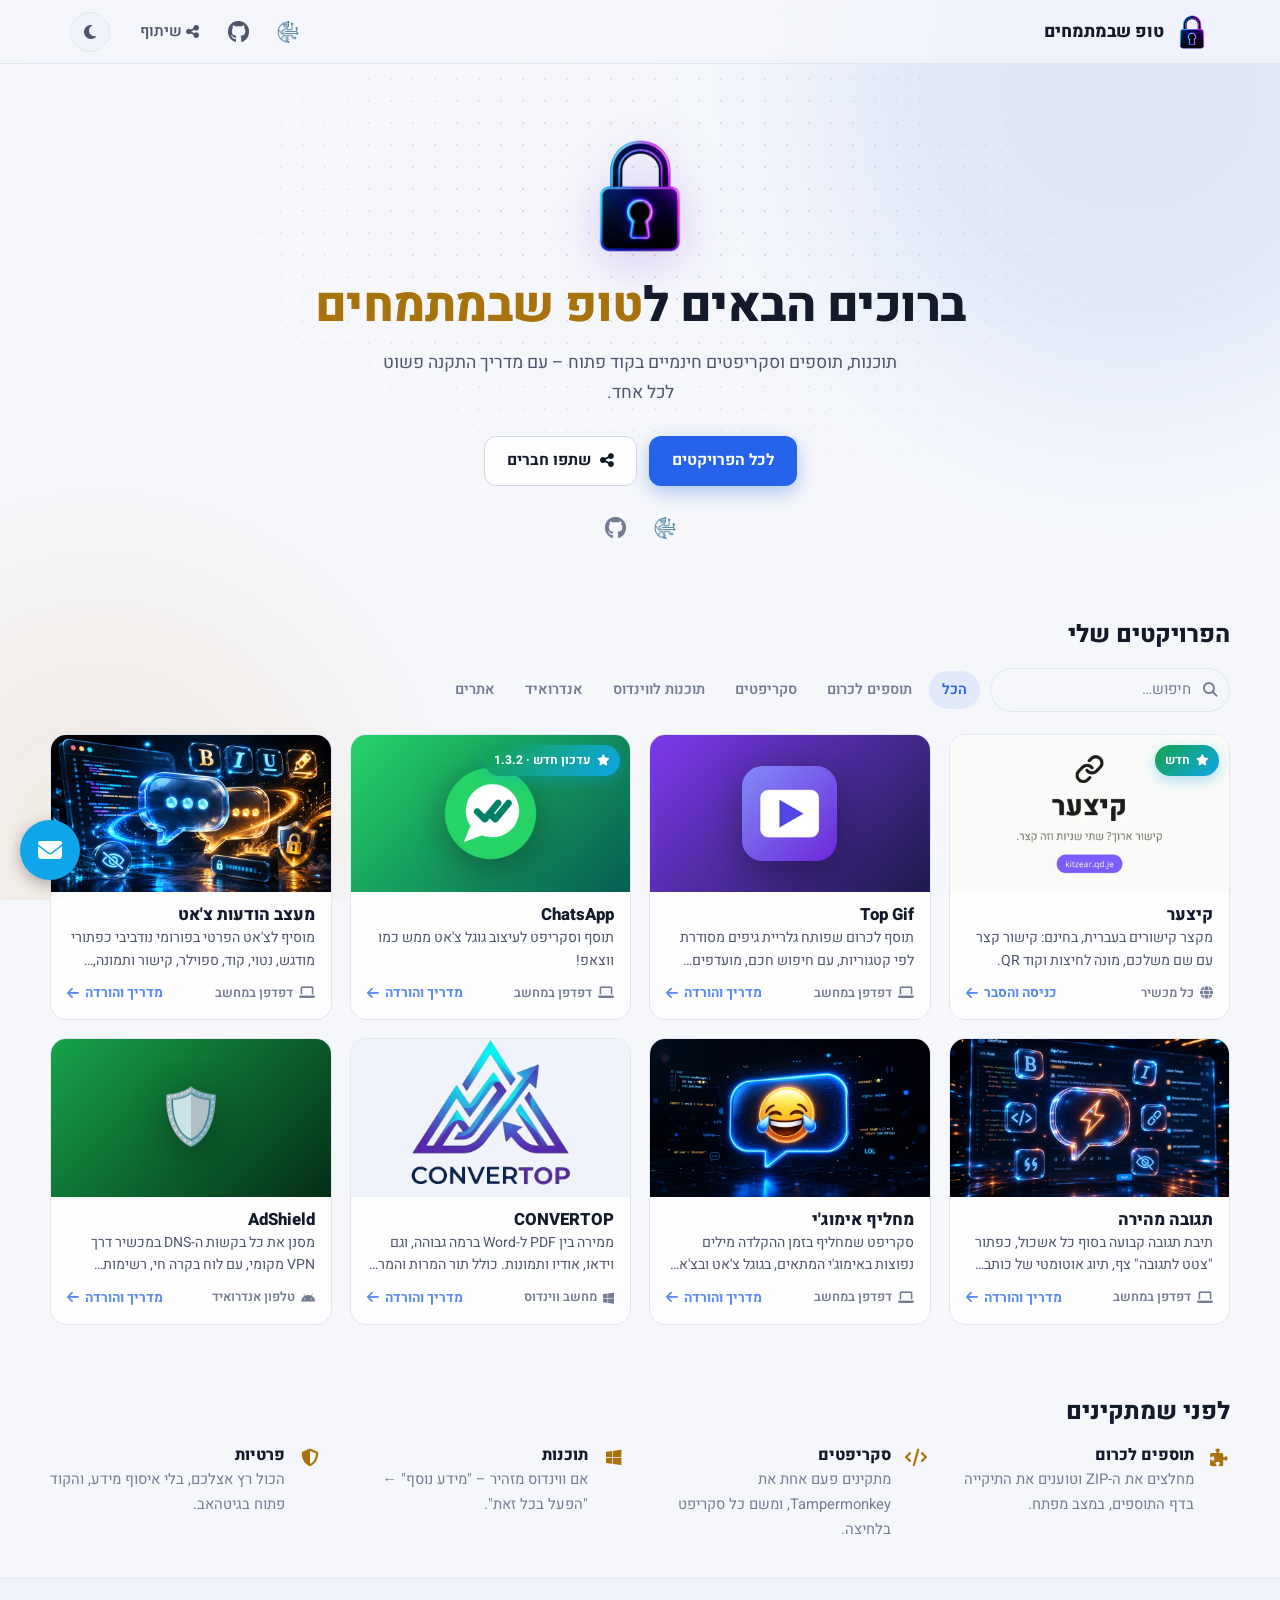
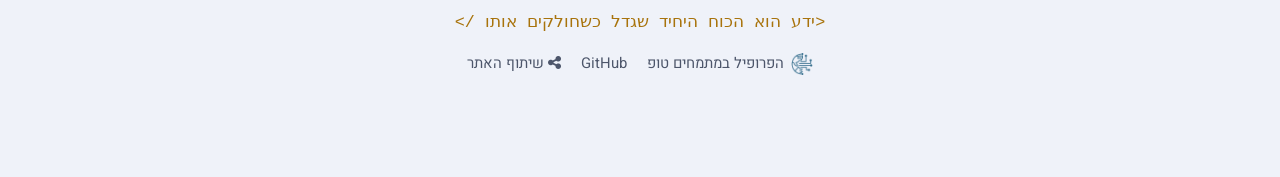
==== commit e6c23610: "הוספת קיצער – מקצר קישורים (אתר) - כרטיס חדש עם תגית "חדש" ותמונת השיתוף של האתר - חלונית עם הסבר, י" ====
--- a/index.html
+++ b/index.html
@@ -63,9 +63,21 @@
                     <i class="fa-solid fa-magnifying-glass"></i>
                     <input type="search" id="projectSearch" placeholder="חיפוש…" aria-label="חיפוש פרויקט" autocomplete="off">
                 </label>
-                <div class="chips" role="group" aria-label="סינון לפי סוג"><button type="button" class="chip" data-filter="all" aria-pressed="true">הכל</button><button type="button" class="chip" data-filter="ext" aria-pressed="false">תוספים לכרום</button><button type="button" class="chip" data-filter="script" aria-pressed="false">סקריפטים</button><button type="button" class="chip" data-filter="win" aria-pressed="false">תוכנות לווינדוס</button><button type="button" class="chip" data-filter="android" aria-pressed="false">אנדרואיד</button></div>
+                <div class="chips" role="group" aria-label="סינון לפי סוג"><button type="button" class="chip" data-filter="all" aria-pressed="true">הכל</button><button type="button" class="chip" data-filter="ext" aria-pressed="false">תוספים לכרום</button><button type="button" class="chip" data-filter="script" aria-pressed="false">סקריפטים</button><button type="button" class="chip" data-filter="win" aria-pressed="false">תוכנות לווינדוס</button><button type="button" class="chip" data-filter="android" aria-pressed="false">אנדרואיד</button><button type="button" class="chip" data-filter="web" aria-pressed="false">אתרים</button></div>
             </div>
             <div class="grid" id="projectsGrid">
+                <a class="card" href="#kitzear" data-cat="web" data-keywords="קיצור קישורים מקצר לינק לינקים url shortener קישור קצר qr סטטיסטיקות" aria-haspopup="dialog">
+                    <span class="card-badge"><i class="fa-solid fa-star"></i> חדש</span>
+                    <div class="cover"><img src="img/cover-kitzear.webp" alt="" loading="lazy"></div>
+                    <div class="card-body">
+                        <h3>קיצער</h3>
+                        <p>מקצר קישורים בעברית, בחינם: קישור קצר עם שם משלכם, מונה לחיצות וקוד QR.</p>
+                        <div class="card-foot">
+                            <span class="card-platform" title="אתר – עובד בכל דפדפן"><i class="fa-solid fa-globe"></i> כל מכשיר</span>
+                            <span class="card-cta">כניסה והסבר <i class="fa-solid fa-arrow-left"></i></span>
+                        </div>
+                    </div>
+                </a>
                 <a class="card" href="#top-gif" data-cat="ext" data-keywords="gif גיף גיפים מדבקות ג&#x27;ימייל צאט" aria-haspopup="dialog">
                     
                     <div class="cover cover--icon" style="--c1:#7c3aed;--c2:#1e1b4b"><img src="img/top-gif.png" alt="" loading="lazy"></div>
@@ -298,6 +310,23 @@
             <div class="d-grid">
                 <div class="d-main"><section class="d-sec"><h3><i class="fa-solid fa-circle-info"></i> מה זה?</h3><p>AdShield חוסם פרסומות ומעקב בכל האפליקציות במכשיר, בלי צורך ב-root. הוא פותח "VPN" מקומי שלא מעביר את הגלישה לשום שרת – הוא רק בודק כל בקשת DNS מול רשימות חסימה, וחוסם כתובות של פרסומות.</p><p>מכיוון שרק שאילתות DNS עוברות דרכו, צריכת הסוללה נמוכה, וגלישה, בנקאות וסטרימינג ממשיכים לעבוד כרגיל. הממשק זמין בעברית ובאנגלית.</p></section><section class="d-sec"><h3><i class="fa-solid fa-star"></i> מה יש בו</h3><ul class="features"><li><b>חסימה בכל המכשיר</b> בלי root (דרך VpnService מקומי)</li><li><b>דפדפן מובנה</b> עם חסימת בקשות, הסתרת משבצות פרסומת וחסימת חלונות קופצים</li><li>לוח בקרה חי: חסימות היום, גרף שבועי ודומיינים מובילים</li><li>רשימות חסימה מתעדכנות, רשימה לבנה ורשימה שחורה</li><li>החרגת אפליקציות (למשל בנקאות) מהסינון</li><li>השהיה ל-5/15/60 דקות, אריח בהגדרות המהירות</li><li>DNS מוצפן (DoH) ובחירת ספק DNS</li><li><b>עדכון גרסה מתוך האפליקציה</b></li><li>מצב root אופציונלי – כתיבה לקובץ hosts של המערכת</li></ul></section><section class="d-sec"><h3><i class="fa-solid fa-download"></i> איך מתקינים</h3><div class="tab-panel" id="adshield-method-0"><ol class="steps"><li><h4>מורידים את ה-APK</h4><p>פותחים את הדף הזה בטלפון ומורידים את הקובץ (כ-16MB).</p><a class="btn btn-primary btn-sm" href="https://github.com/TOP-SHEBAMITMACHIM/AdShield/releases/download/v1.3.0/AdShield.apk"><i class="fa-solid fa-download"></i> הורדת AdShield.apk</a></li><li><h4>מאשרים התקנה ממקור לא מוכר</h4><p>פותחים את הקובץ שהורד. אם אנדרואיד מבקש – מאשרים <b>התקנת אפליקציות לא מוכרות</b> לדפדפן או למנהל הקבצים, וחוזרים להתקנה.</p></li><li><h4>מפעילים את ההגנה</h4><p>פותחים את AdShield, לוחצים על כפתור ההפעלה ומאשרים את <b>בקשת החיבור (VPN)</b>. מהרגע הזה הפרסומות נחסמות.</p></li><li><h4>(מומלץ) מחריגים אפליקציות רגישות</h4><p>אם אפליקציה מסוימת (בנק, VPN אחר) מתנהגת מוזר – מחריגים אותה בלשונית <b>אפליקציות</b>.</p></li></ol></div><div class="note"><i class="fa-solid fa-lightbulb"></i><div>אנדרואיד מאפשר VPN אחד בכל רגע – אם אתם משתמשים ב-VPN אחר, החסימה דרך המערכת לא תפעל במקביל אליו (הדפדפן המובנה ממשיך לחסום).</div></div><div class="note"><i class="fa-solid fa-lightbulb"></i><div>ה-APK לא מופץ בחנות, לכן Play Protect עשוי להציג אזהרה – זה צפוי. קוד המקור כולו פתוח בגיטהאב.</div></div></section></div>
                 <aside class="d-side"><div class="p-badges"><span class="badge green">אנדרואיד</span></div><ul class="facts"><li><span>גרסה</span><b>1.3.0</b></li><li><span>פלטפורמה</span><b>Android 7+</b></li><li><span>מחיר</span><b>חינם</b></li><li><span>דרישות</span><b>Android 7.0 ומעלה</b></li><li><span>דרישות</span><b>לא צריך root</b></li></ul></aside>
+            </div>
+        </div>
+    </dialog>
+    <dialog class="project-dialog" id="dlg-kitzear" data-project="kitzear" aria-labelledby="kitzear-title">
+        <div class="d-head">
+            <span class="p-icon" style="--c1:#8b5cf6;--c2:#2e1065" aria-hidden="true"><i class="fa-solid fa-link" style="font-size:1.5rem"></i></span>
+            <div class="d-title">
+                <h2 id="kitzear-title">קיצער – מקצר קישורים</h2>
+                <p>קישור ארוך? שתי שניות וזה קצר. עם סטטיסטיקות, קוד QR ושם משלכם.</p>
+            </div>
+            <button type="button" class="d-close" data-close aria-label="סגירה"><i class="fa-solid fa-xmark"></i></button>
+        </div>
+        <div class="d-scroll">
+            <div class="d-actions"><a class="btn btn-primary" href="https://kitzear.qd.je/" target="_blank" rel="noopener"><i class="fa-solid fa-arrow-up-right-from-square"></i> כניסה לקיצער</a><button type="button" class="btn btn-ghost" data-share data-share-url="https://top-shebamitmachim.github.io/#kitzear" data-share-title="קיצער – מקצר קישורים" title="שליחת הקישור לפרויקט לחברים"><i class="fa-solid fa-share-nodes"></i> שיתוף</button></div>
+            <div class="d-grid">
+                <div class="d-main"><section class="d-sec"><h3><i class="fa-solid fa-circle-info"></i> מה זה?</h3><p>קיצער הוא אתר בעברית לקיצור קישורים, בסגנון TinyURL. מדביקים קישור ארוך ומקבלים קישור קצר ונוח לשליחה – בוואטסאפ, במייל או בפורום.</p><p>אפשר לבחור לקישור שם משלכם (למשל <code>/sale-2026</code>), ולראות כמה אנשים לחצו עליו, מאיזה מכשיר ומאיזו מדינה. זה אתר, אז אין מה להוריד או להתקין – זה עובד בכל דפדפן, גם בטלפון.</p></section><section class="d-sec"><h3><i class="fa-solid fa-star"></i> מה יש בו</h3><ul class="features"><li>קישור קצר עם סיומת אקראית, או <b>שם שאתם בוחרים</b></li><li><b>מונה לחיצות</b> לכל קישור, וגרף של 14 הימים האחרונים</li><li>פילוח לפי מכשיר (מחשב / טלפון / טאבלט) ולפי מדינה</li><li><b>קוד QR</b> לכל קישור, עם הורדה כתמונה ושיתוף</li><li>התחברות עם חשבון Google, והקישורים נשמרים אצלכם</li><li>הכול בעמוד אחד: מקצרים וצופים בסטטיסטיקות באותו מקום</li><li>העתקה בלחיצה ומחיקת קישורים</li><li>ממשק מלא בעברית, עם מצב יום ולילה</li></ul></section><section class="d-sec"><h3><i class="fa-solid fa-play"></i> איך משתמשים</h3><div class="tab-panel" id="kitzear-method-0"><ol class="steps"><li><h4>נכנסים לאתר</h4><p>פותחים את <a href="https://kitzear.qd.je/" target="_blank" rel="noopener">kitzear.qd.je</a> – במחשב או בטלפון.</p><a class="btn btn-primary btn-sm" href="https://kitzear.qd.je/" target="_blank" rel="noopener"><i class="fa-solid fa-arrow-up-right-from-square"></i> כניסה לקיצער</a></li><li><h4>מתחברים עם Google</h4><p>לוחצים על כפתור ההתחברות. כך הקישורים והסטטיסטיקות שלכם נשמרים בחשבון.</p></li><li><h4>מדביקים קישור ארוך</h4><p>מדביקים את הקישור בתיבה. אם רוצים – כותבים שם משלכם לסיומת, ולוחצים לקצר.</p></li><li><h4>מעתיקים ושולחים</h4><p>לוחצים להעתקה, או מורידים את קוד ה-QR. מתחת לכל קישור רואים כמה לחצו עליו.</p></li></ol></div><div class="note"><i class="fa-solid fa-lightbulb"></i><div>כדי להציג סטטיסטיקות, האתר שומר על כל לחיצה רק את סוג המכשיר, המדינה ומאיזה אתר הגיעו – בלי שם, בלי כתובת IP ובלי פרטים אישיים של מי שלחץ.</div></div></section></div>
+                <aside class="d-side"><div class="p-badges"><span class="badge">אתרים</span></div><ul class="facts"><li><span>סוג</span><b>אתר</b></li><li><span>פלטפורמה</span><b>כל דפדפן</b></li><li><span>מחיר</span><b>חינם</b></li><li><span>דרישות</span><b>חשבון Google</b></li></ul></aside>
             </div>
         </div>
     </dialog>
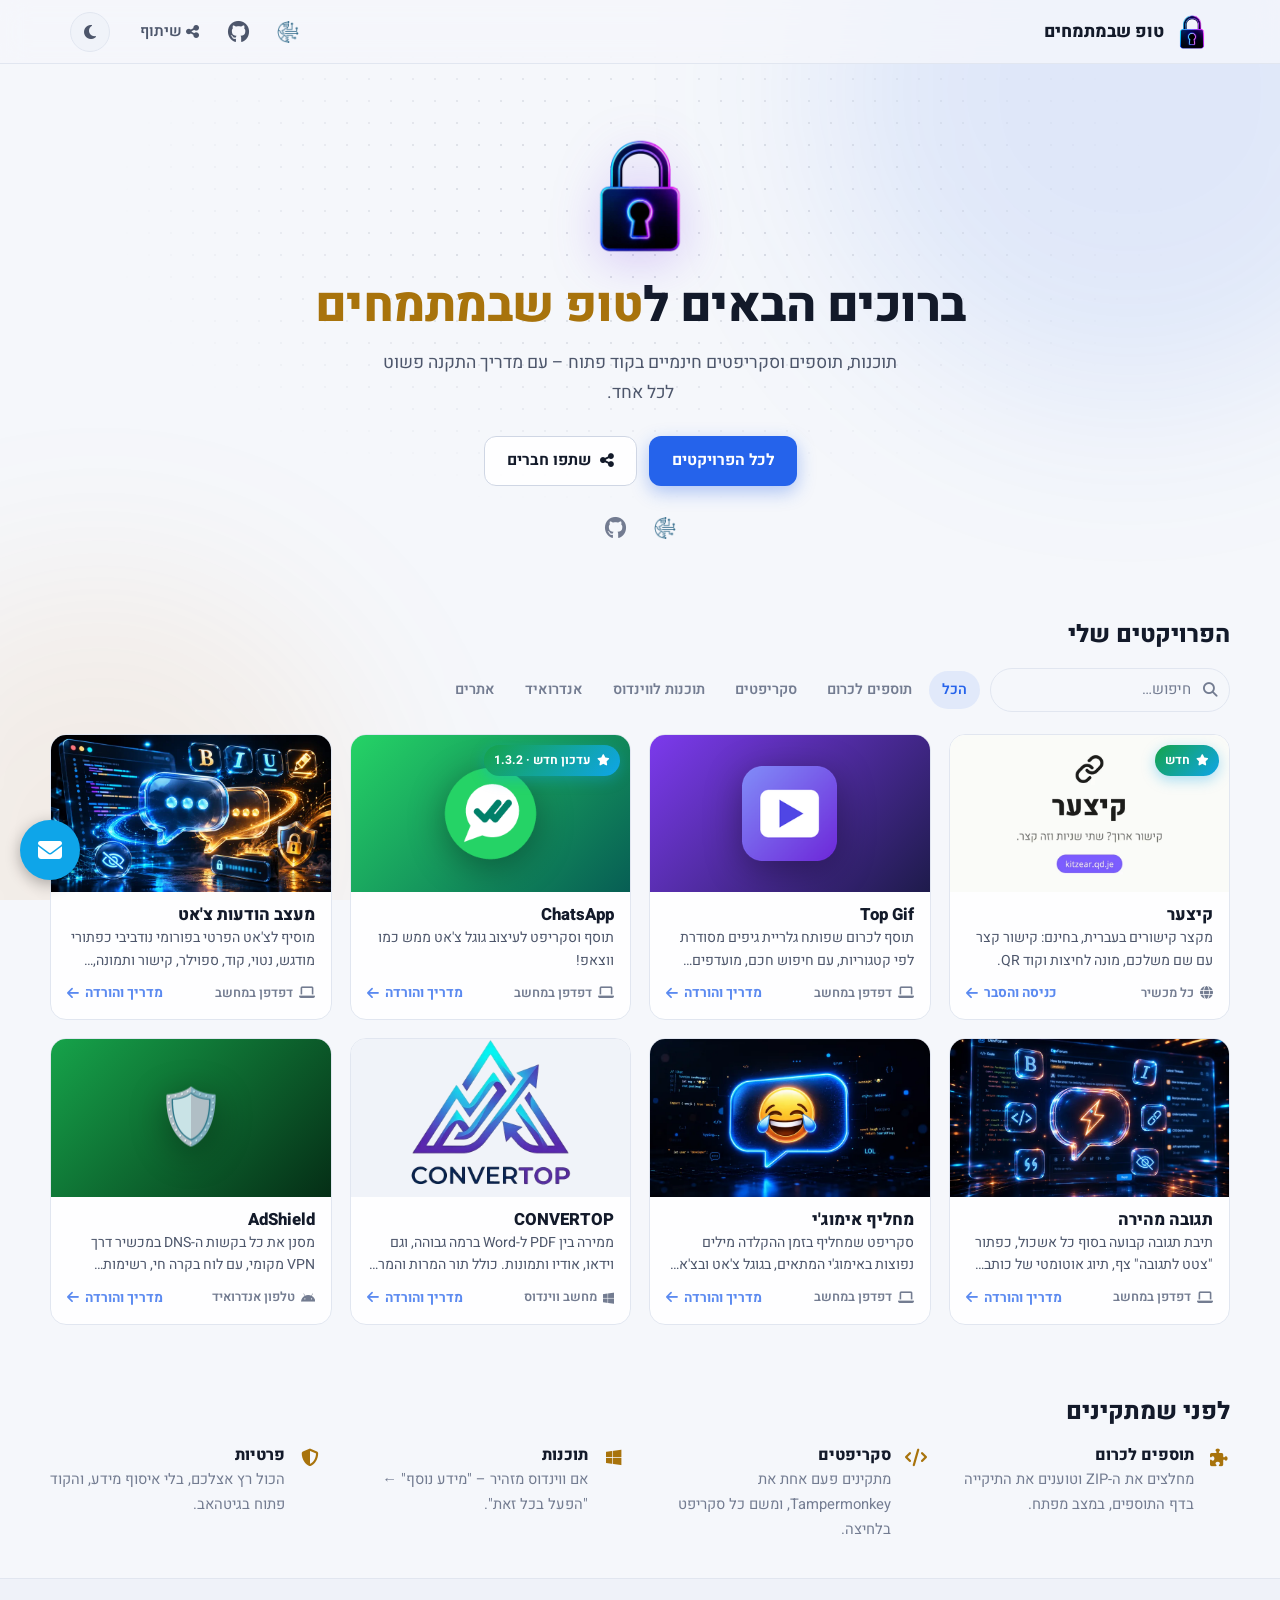
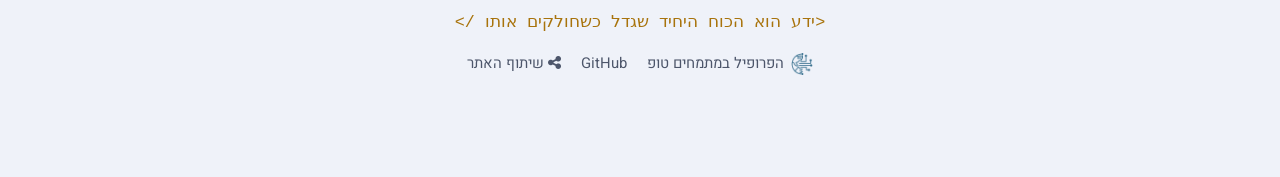
==== commit 4c1382f0: "מעבר לכתובת kitzear.qd.je/blog על שרת האורקל - כל הקישורים לשיתוף ותגיות השיתוף מצביעים על הכתובת הח" ====
--- a/index.html
+++ b/index.html
@@ -2,6 +2,12 @@
 <html lang="he" dir="rtl">
 <head>
     <meta charset="UTF-8">
+    <script>
+        /* הבלוג עבר לשרת משלו. מי שנכנס דרך הכתובת הישנה בגיטהאב מועבר לאותו מקום בכתובת החדשה */
+        if (location.hostname === 'top-shebamitmachim.github.io') {
+            location.replace('https://kitzear.qd.je/blog' + location.pathname + location.search + location.hash);
+        }
+    </script>
     <meta name="viewport" content="width=device-width, initial-scale=1.0">
     <title>טופ שבמתמחים – תוכנות, תוספים וסקריפטים חינמיים</title>
     <meta name="description" content="תוכנות, תוספים לכרום וסקריפטים חינמיים בקוד פתוח – עם מדריכי התקנה בעברית.">
@@ -9,8 +15,8 @@
     <meta property="og:title" content="טופ שבמתמחים – תוכנות, תוספים וסקריפטים חינמיים">
     <meta property="og:description" content="תוכנות, תוספים לכרום וסקריפטים חינמיים בקוד פתוח – עם מדריכי התקנה בעברית.">
     <meta property="og:type" content="website">
-    <meta property="og:url" content="https://top-shebamitmachim.github.io/">
-    <meta property="og:image" content="https://top-shebamitmachim.github.io/img/logo.webp?v=2c0c3ad5">
+    <meta property="og:url" content="https://kitzear.qd.je/blog/">
+    <meta property="og:image" content="https://kitzear.qd.je/blog/img/logo.webp?v=2c0c3ad5">
     <meta name="theme-color" content="#0b0d14">
     <link rel="icon" type="image/png" href="img/favicon.png?v=d075f31b">
     <link rel="apple-touch-icon" href="img/apple-touch-icon.png?v=778f53d0">
@@ -23,7 +29,7 @@
     <link rel="stylesheet" href="main.css?v=44ece096">
     <script src="site.js?v=7d1cc1b5"></script>
     <script src="contact-widget.js?v=97be6ec1"></script>
-    <script src="ui.js?v=c4b1ecd3" defer></script>
+    <script src="ui.js?v=309b07c3" defer></script>
 </head>
 <body id="top">
     <a class="skip-link" href="#main">דלג לתוכן</a>
@@ -187,7 +193,7 @@
             <button type="button" class="d-close" data-close aria-label="סגירה"><i class="fa-solid fa-xmark"></i></button>
         </div>
         <div class="d-scroll">
-            <div class="d-actions"><a class="btn btn-primary" href="https://github.com/TOP-SHEBAMITMACHIM/top-gif/releases/download/2/gif-picker-extension.zip"><i class="fa-solid fa-download"></i> הורדת התוסף</a><a class="btn btn-ghost" href="https://github.com/TOP-SHEBAMITMACHIM/top-gif" target="_blank" rel="noopener"><i class="fa-brands fa-github"></i> קוד המקור</a><button type="button" class="btn btn-ghost" data-share data-share-url="https://top-shebamitmachim.github.io/#top-gif" data-share-title="Top Gif – בורר גיפים" title="שליחת הקישור לפרויקט לחברים"><i class="fa-solid fa-share-nodes"></i> שיתוף</button></div>
+            <div class="d-actions"><a class="btn btn-primary" href="https://github.com/TOP-SHEBAMITMACHIM/top-gif/releases/download/2/gif-picker-extension.zip"><i class="fa-solid fa-download"></i> הורדת התוסף</a><a class="btn btn-ghost" href="https://github.com/TOP-SHEBAMITMACHIM/top-gif" target="_blank" rel="noopener"><i class="fa-brands fa-github"></i> קוד המקור</a><button type="button" class="btn btn-ghost" data-share data-share-url="https://kitzear.qd.je/blog/#top-gif" data-share-title="Top Gif – בורר גיפים" title="שליחת הקישור לפרויקט לחברים"><i class="fa-solid fa-share-nodes"></i> שיתוף</button></div>
             <div class="d-grid">
                 <div class="d-main"><section class="d-sec"><h3><i class="fa-solid fa-circle-info"></i> מה זה?</h3><p>כשרוצים להוסיף קצת חיים להודעה, מחפשים גיף מתאים – ולא תמיד מוצאים משהו נקי. Top Gif מביא מאגר גיפים כשרים שמסודרים בקטגוריות, ומדביק את הגיף שבחרתם ישירות בתיבה שבה כתבתם.</p><p>הגלריה מתעדכנת לבד מהמאגר בגיטהאב, כך שגיפים חדשים מגיעים אליכם בלי לעדכן את התוסף.</p></section><section class="d-sec"><h3><i class="fa-solid fa-star"></i> מה יש בו</h3><ul class="features"><li><b>עובד בכל אתר</b> עם תיבת כתיבה – וכפתור GIF מובנה בתוך חלון הכתיבה של ג'ימייל</li><li>הדבקה בלחיצה או בגרירה – הגיף נכנס לתיבה האחרונה שנגעתם בה</li><li><b>חיפוש סלחני</b>: מתעלם מאותיות סופיות וניקוד, סולח על טעות הקלדה ועל מקלדת בשפה הלא נכונה</li><li>טאבים לפי קטגוריות, טאב "הכל", "אחרונים" ו"מועדפים"</li><li>טאב "שלי" – גיפים מהמחשב שלכם, שנשמרים רק אצלכם</li><li>בחירת גודל הגיף (מקורי / קטן / בינוני / גדול) – גם בהודעה שנשלחת</li><li>קיצורי מקלדת: <kbd>Alt</kbd>+<kbd>Shift</kbd>+<kbd>G</kbd> ו-<kbd>Ctrl</kbd>+<kbd>Shift</kbd>+<kbd>Y</kbd></li><li>מצב בהיר, כהה ויוקרתי (שחור-זהב)</li></ul></section><section class="d-sec"><h3><i class="fa-solid fa-download"></i> איך מתקינים</h3><div class="tab-panel" id="top-gif-method-0"><ol class="steps"><li><h4>מורידים ומחלצים</h4><p>מורידים את הקובץ, לוחצים עליו בקליק ימני ← <b>חלץ הכל</b>, ושומרים את התיקייה במקום קבוע במחשב.</p><a class="btn btn-primary btn-sm" href="https://github.com/TOP-SHEBAMITMACHIM/top-gif/releases/download/2/gif-picker-extension.zip"><i class="fa-solid fa-download"></i> הורדת gif-picker-extension.zip</a></li><li><h4>מפעילים "מצב מפתח" בדף התוספים</h4><p>מעתיקים לשורת הכתובת <span class="copy-row"><code>chrome://extensions</code><button type="button" class="copy-btn" data-copy="chrome://extensions">העתק</button></span> ומדליקים בפינה את המתג <b>מצב פיתוח</b> (Developer mode).</p><img src="img/guide-dev-mode.png" alt="מתג מצב פיתוח בדף התוספים של כרום" loading="lazy"></li><li><h4>טוענים את התיקייה</h4><p>לוחצים על <b>טעינת פריט לא ארוז</b> (Load unpacked) ובוחרים את התיקייה שחילצתם – זו שיש בתוכה ישירות את הקובץ <code>manifest.json</code>.</p><div class="note warn"><i class="fa-solid fa-triangle-exclamation"></i><div>אל תמחקו את התיקייה אחרי ההתקנה – כרום טוען את התוסף ממנה.</div></div><img src="img/guide-load-unpacked.png" alt="בחירת תיקיית התוסף" loading="lazy"></li><li><h4>מתחילים להשתמש</h4><p>לוחצים על אייקון התוסף (מומלץ להצמיד אותו בסמל הפאזל), או על <kbd>Alt</kbd>+<kbd>Shift</kbd>+<kbd>G</kbd>, בוחרים גיף – והוא נדבק בהודעה.</p></li></ol></div><div class="note"><i class="fa-solid fa-lightbulb"></i><div><b>עדכון לגרסה חדשה:</b> מורידים את ה-ZIP מחדש, מחליפים את הקבצים בתיקייה הקיימת, ולוחצים על כפתור הרענון של התוסף ב-<code>chrome://extensions</code>.</div></div><div class="note"><i class="fa-solid fa-lightbulb"></i><div>את קיצורי המקלדת אפשר לשנות ב-<code>chrome://extensions/shortcuts</code>.</div></div></section></div>
                 <aside class="d-side"><div class="p-badges"><span class="badge">תוספים לכרום</span></div><ul class="facts"><li><span>גרסה</span><b>2</b></li><li><span>פלטפורמה</span><b>Chrome / Edge</b></li><li><span>מחיר</span><b>חינם</b></li><li><span>דרישות</span><b>Google Chrome, Edge או כל דפדפן מבוסס Chromium</b></li></ul></aside>
@@ -204,7 +210,7 @@
             <button type="button" class="d-close" data-close aria-label="סגירה"><i class="fa-solid fa-xmark"></i></button>
         </div>
         <div class="d-scroll">
-            <div class="d-actions"><a class="btn btn-primary" href="https://github.com/TOP-SHEBAMITMACHIM/chatsapp/releases/download/v1.3.2/chatsapp-extension-v1.3.2.zip"><i class="fa-solid fa-download"></i> הורדת התוסף</a><a class="btn btn-ghost" href="https://github.com/TOP-SHEBAMITMACHIM/chatsapp" target="_blank" rel="noopener"><i class="fa-brands fa-github"></i> קוד המקור</a><button type="button" class="btn btn-ghost" data-share data-share-url="https://top-shebamitmachim.github.io/#chatsapp" data-share-title="ChatsApp – גוגל צ&#x27;אט בעיצוב וואטסאפ" title="שליחת הקישור לפרויקט לחברים"><i class="fa-solid fa-share-nodes"></i> שיתוף</button></div>
+            <div class="d-actions"><a class="btn btn-primary" href="https://github.com/TOP-SHEBAMITMACHIM/chatsapp/releases/download/v1.3.2/chatsapp-extension-v1.3.2.zip"><i class="fa-solid fa-download"></i> הורדת התוסף</a><a class="btn btn-ghost" href="https://github.com/TOP-SHEBAMITMACHIM/chatsapp" target="_blank" rel="noopener"><i class="fa-brands fa-github"></i> קוד המקור</a><button type="button" class="btn btn-ghost" data-share data-share-url="https://kitzear.qd.je/blog/#chatsapp" data-share-title="ChatsApp – גוגל צ&#x27;אט בעיצוב וואטסאפ" title="שליחת הקישור לפרויקט לחברים"><i class="fa-solid fa-share-nodes"></i> שיתוף</button></div>
             <div class="d-grid">
                 <div class="d-main"><section class="d-sec"><h3><i class="fa-solid fa-circle-info"></i> מה זה?</h3><p>מי שרגיל לוואטסאפ מרגיש שגוגל צ'אט קצת "יבש". ChatsApp משנה רק את התצוגה – בועות בעיצוב מוכר, סימני קריאה, רקע הוואטסאפ ועוד – בלי לגעת בתוכן ההודעות.</p><p>זמין בשתי גרסאות זהות: תוסף לכרום, או סקריפט ל-Tampermonkey שמתעדכן לבד. מתקינים <b>רק אחת</b> מהן.</p></section><section class="d-sec"><h3><i class="fa-solid fa-wand-magic-sparkles"></i> מה חדש בגרסה 1.3.2</h3><ul class="features whatsnew"><li><b>צ'אט קבוצתי:</b> VV גם בקבוצות, עם מספר האנשים שקראו. במעבר עכבר רואים מי קרא, וה-VV נהיים כחולים כשכולם קראו</li><li>רקע וואטסאפ בשרשור גם כשיש בו רק הודעה אחת</li><li>הודעה ששלחתם במרחב נהיית ירוקה מיד</li><li>כבר לא מופיע לרגע האווטאר של הצד השני כשנכנסים לשיחה</li><li>בחלון קטן או קופץ: השם בפס העליון נראה, והבועות לא בורחות מהחלון</li><li>ועוד כמה תיקונים קטנים בעיצוב</li></ul></section><section class="d-sec"><h3><i class="fa-solid fa-star"></i> מה יש בו</h3><ul class="features"><li>בועות: שלי בירוק, של אחרים בלבן, עם זנב</li><li>שעה ו-VV בתוך הבועה (VV כחולים = נקרא)</li><li><b>VV בקבוצות</b>, עם מספר האנשים שקראו ומי הם</li><li>מצב כהה לחלון השיחה בלחיצה על כפתור הירח</li><li>פס עליון ירוק ותיבת כתיבה בסגנון וואטסאפ</li><li>שמות מרחבים והצ'אט הנבחר מסומנים בירוק</li><li>ציטוטים (תשובה להודעה) בעיצוב וואטסאפ</li><li>מסגרת לתמונות, סטיקרים וסרטונים, עם השעה בפינה</li><li>הודעות קוליות בבועה, עם שעה ו-VV</li><li>רקע וואטסאפ, "לא נקראו" ו"כותב/ת..." בסגנון וואטסאפ</li><li>עובד גם בצ'אט שבתוך ג'ימייל</li></ul></section><section class="d-sec"><h3><i class="fa-solid fa-download"></i> איך מתקינים</h3><div class="tabs" role="tablist" aria-label="שיטת התקנה"><button type="button" class="tab" role="tab" id="chatsapp-tab-0" aria-controls="chatsapp-method-0" aria-selected="true" tabindex="0">תוסף לכרום</button><button type="button" class="tab" role="tab" id="chatsapp-tab-1" aria-controls="chatsapp-method-1" aria-selected="false" tabindex="-1">סקריפט ל-Tampermonkey</button></div><div class="tab-panel" id="chatsapp-method-0" role="tabpanel" aria-labelledby="chatsapp-tab-0"><ol class="steps"><li><h4>מורידים ומחלצים</h4><p>מורידים את הקובץ, לוחצים עליו בקליק ימני ← <b>חלץ הכל</b>, ושומרים את התיקייה במקום קבוע במחשב.</p><a class="btn btn-primary btn-sm" href="https://github.com/TOP-SHEBAMITMACHIM/chatsapp/releases/download/v1.3.2/chatsapp-extension-v1.3.2.zip"><i class="fa-solid fa-download"></i> הורדת ChatsApp</a></li><li><h4>מפעילים "מצב מפתח" בדף התוספים</h4><p>מעתיקים לשורת הכתובת <span class="copy-row"><code>chrome://extensions</code><button type="button" class="copy-btn" data-copy="chrome://extensions">העתק</button></span> ומדליקים בפינה את המתג <b>מצב פיתוח</b> (Developer mode).</p><img src="img/guide-dev-mode.png" alt="מתג מצב פיתוח בדף התוספים של כרום" loading="lazy"></li><li><h4>טוענים את התיקייה</h4><p>לוחצים על <b>טעינת פריט לא ארוז</b> (Load unpacked) ובוחרים את התיקייה שחילצתם – זו שיש בתוכה ישירות את הקובץ <code>manifest.json</code>.</p><div class="note warn"><i class="fa-solid fa-triangle-exclamation"></i><div>אל תמחקו את התיקייה אחרי ההתקנה – כרום טוען את התוסף ממנה.</div></div><img src="img/guide-load-unpacked.png" alt="בחירת תיקיית התוסף" loading="lazy"></li><li><h4>נכנסים לגוגל צ'אט</h4><p>פותחים (או מרעננים) את <a href="https://chat.google.com" target="_blank" rel="noopener">chat.google.com</a> – והעיצוב החדש כבר שם.</p></li></ol></div><div class="tab-panel" id="chatsapp-method-1" role="tabpanel" aria-labelledby="chatsapp-tab-1" hidden><p class="tab-intro">מתאים למי שכבר משתמש ב-Tampermonkey. הסקריפט מתעדכן אוטומטית.</p><ol class="steps"><li><h4>מתקינים את Tampermonkey</h4><p>זה התוסף שמריץ סקריפטים בדפדפן. אם הוא כבר מותקן אצלכם – דלגו לשלב הבא.</p><a class="btn btn-ghost btn-sm" href="https://chromewebstore.google.com/detail/tampermonkey/dhdgffkkebhmkfjojejmpbldmpobfkfo" target="_blank" rel="noopener"><i class="fa-solid fa-puzzle-piece"></i> Tampermonkey בחנות כרום</a><img src="img/guide-tampermonkey.png" alt="כפתור הוספה לכרום בחנות התוספים" loading="lazy"></li><li><h4>מתקינים את הסקריפט</h4><p>לוחצים על הכפתור – Tampermonkey יפתח לשונית עם כפתור <b>התקנה</b>. מאשרים, וזהו.</p><a class="btn btn-primary btn-sm" href="https://raw.githubusercontent.com/TOP-SHEBAMITMACHIM/chatsapp/main/chatsapp.user.js" target="_blank" rel="noopener"><i class="fa-solid fa-bolt"></i> התקנת הסקריפט</a></li><li><h4>נכנסים לגוגל צ'אט</h4><p>מרעננים את הלשונית של גוגל צ'אט ונהנים.</p></li></ol></div><div class="note"><i class="fa-solid fa-lightbulb"></i><div><b>כבר מותקן אצלכם?</b> בסקריפט העדכון מגיע לבד. בתוסף: מורידים את ה-ZIP החדש, מחלצים במקום התיקייה הישנה, ולוחצים "טעינה מחדש" על התוסף ב-<code>chrome://extensions</code>. מגרסה 1.3.0 ומעלה התוסף גם מודיע לבד כשיש עדכון.</div></div><div class="note"><i class="fa-solid fa-lightbulb"></i><div><b>פרטיות:</b> הכול רץ מקומית בדפדפן ומשנה רק את התצוגה. אין שרת, אין איסוף מידע.</div></div><div class="note"><i class="fa-solid fa-lightbulb"></i><div>גוגל משנים את האתר מדי פעם. אם משהו נשבר – פתחו <a href="https://github.com/TOP-SHEBAMITMACHIM/chatsapp/issues" target="_blank" rel="noopener">דיווח בגיטהאב</a> עם צילום מסך.</div></div></section></div>
                 <aside class="d-side"><div class="p-badges"><span class="badge">תוספים לכרום</span><span class="badge gold">סקריפטים</span></div><ul class="facts"><li><span>גרסה</span><b>1.3.2</b></li><li><span>פלטפורמה</span><b>Chrome / Tampermonkey</b></li><li><span>מחיר</span><b>חינם</b></li><li><span>דרישות</span><b>Chrome / Edge, או Tampermonkey בכל דפדפן</b></li></ul></aside>
@@ -221,7 +227,7 @@
             <button type="button" class="d-close" data-close aria-label="סגירה"><i class="fa-solid fa-xmark"></i></button>
         </div>
         <div class="d-scroll">
-            <div class="d-actions"><a class="btn btn-primary" href="https://raw.githubusercontent.com/TOP-SHEBAMITMACHIM/-NodeBB-Chat-Formatter---Pro-AI-Tampermonkey/main/NODBIBI.user.js"><i class="fa-solid fa-download"></i> התקנת הסקריפט</a><a class="btn btn-ghost" href="https://github.com/TOP-SHEBAMITMACHIM/-NodeBB-Chat-Formatter---Pro-AI-Tampermonkey" target="_blank" rel="noopener"><i class="fa-brands fa-github"></i> קוד המקור</a><button type="button" class="btn btn-ghost" data-share data-share-url="https://top-shebamitmachim.github.io/#chat-formatter" data-share-title="מעצב הודעות צ&#x27;אט לפורומי NodeBB" title="שליחת הקישור לפרויקט לחברים"><i class="fa-solid fa-share-nodes"></i> שיתוף</button></div>
+            <div class="d-actions"><a class="btn btn-primary" href="https://raw.githubusercontent.com/TOP-SHEBAMITMACHIM/-NodeBB-Chat-Formatter---Pro-AI-Tampermonkey/main/NODBIBI.user.js"><i class="fa-solid fa-download"></i> התקנת הסקריפט</a><a class="btn btn-ghost" href="https://github.com/TOP-SHEBAMITMACHIM/-NodeBB-Chat-Formatter---Pro-AI-Tampermonkey" target="_blank" rel="noopener"><i class="fa-brands fa-github"></i> קוד המקור</a><button type="button" class="btn btn-ghost" data-share data-share-url="https://kitzear.qd.je/blog/#chat-formatter" data-share-title="מעצב הודעות צ&#x27;אט לפורומי NodeBB" title="שליחת הקישור לפרויקט לחברים"><i class="fa-solid fa-share-nodes"></i> שיתוף</button></div>
             <div class="d-grid">
                 <div class="d-main"><section class="d-sec"><h3><i class="fa-solid fa-circle-info"></i> מה זה?</h3><p>מי שמשתמש הרבה בצ'אט הפרטי בטח מכיר את זה שאין שם כפתורי עיצוב כמו בעריכת פוסט רגיל, וצריך לכתוב את סימוני ה-Markdown באופן ידני.</p><p>הסקריפט מוסיף שורת כפתורים שימושית ממש מעל תיבת ההקלדה של הצ'אט. בגרסה החדשה יש גם כפתור שמעצב את ההודעה אוטומטית בעזרת AI (Gemini).</p></section><section class="d-sec"><h3><i class="fa-solid fa-star"></i> מה יש בו</h3><ul class="features"><li>כפתורי עיצוב: מודגש, נטוי, קו חוצה, מרכוז ורשימה</li><li>בלוק קוד וספוילר – מותאמים לתחביר של הפורום</li><li>כפתורי קישור ותמונה</li><li><b>כפתור ציטוט צף</b> – מסמנים טקסט בצ'אט והוא נכנס כציטוט לתיבת ההודעה</li><li><b>עיצוב אוטומטי ב-AI</b> (בגרסת Tampermonkey)</li><li>עובד במתמחים טופ, בני ברק, אוצריא ועוד</li></ul></section><section class="d-sec"><h3><i class="fa-solid fa-download"></i> איך מתקינים</h3><div class="tabs" role="tablist" aria-label="שיטת התקנה"><button type="button" class="tab" role="tab" id="chat-formatter-tab-0" aria-controls="chat-formatter-method-0" aria-selected="true" tabindex="0">סקריפט (מומלץ, כולל AI)</button><button type="button" class="tab" role="tab" id="chat-formatter-tab-1" aria-controls="chat-formatter-method-1" aria-selected="false" tabindex="-1">תוסף לכרום</button><button type="button" class="tab" role="tab" id="chat-formatter-tab-2" aria-controls="chat-formatter-method-2" aria-selected="false" tabindex="-1">Greasy Fork</button></div><div class="tab-panel" id="chat-formatter-method-0" role="tabpanel" aria-labelledby="chat-formatter-tab-0"><p class="tab-intro">הגרסה המלאה ביותר, מתעדכנת אוטומטית.</p><ol class="steps"><li><h4>מתקינים את Tampermonkey</h4><p>זה התוסף שמריץ סקריפטים בדפדפן. אם הוא כבר מותקן אצלכם – דלגו לשלב הבא.</p><a class="btn btn-ghost btn-sm" href="https://chromewebstore.google.com/detail/tampermonkey/dhdgffkkebhmkfjojejmpbldmpobfkfo" target="_blank" rel="noopener"><i class="fa-solid fa-puzzle-piece"></i> Tampermonkey בחנות כרום</a><img src="img/guide-tampermonkey.png" alt="כפתור הוספה לכרום בחנות התוספים" loading="lazy"></li><li><h4>מתקינים את הסקריפט</h4><p>לוחצים על הכפתור ומאשרים התקנה בלשונית של Tampermonkey.</p><a class="btn btn-primary btn-sm" href="https://raw.githubusercontent.com/TOP-SHEBAMITMACHIM/-NodeBB-Chat-Formatter---Pro-AI-Tampermonkey/main/NODBIBI.user.js" target="_blank" rel="noopener"><i class="fa-solid fa-bolt"></i> התקנת הסקריפט</a></li><li><h4>(לא חובה) מפעילים את כפתור ה-AI</h4><p>מוציאים מפתח API חינמי של Gemini ב-<a href="https://aistudio.google.com/apikey" target="_blank" rel="noopener">Google AI Studio</a>, ואז לוחצים על אייקון Tampermonkey ← <b>🔑 עדכן מפתח API של Gemini</b> ומדביקים אותו.</p></li></ol></div><div class="tab-panel" id="chat-formatter-method-1" role="tabpanel" aria-labelledby="chat-formatter-tab-1" hidden><p class="tab-intro">גרסה בסיסית בלי AI, למי שלא רוצה Tampermonkey.</p><ol class="steps"><li><h4>מורידים ומחלצים</h4><p>מורידים את הקובץ, לוחצים עליו בקליק ימני ← <b>חלץ הכל</b>, ושומרים את התיקייה במקום קבוע במחשב.</p><a class="btn btn-primary btn-sm" href="https://github.com/TOP-SHEBAMITMACHIM/-NodeBB-Chat-Formatter---Pro/releases/download/V1.1/nodebb-formatter-extension.zip"><i class="fa-solid fa-download"></i> הורדת התוסף</a></li><li><h4>מפעילים "מצב מפתח" בדף התוספים</h4><p>מעתיקים לשורת הכתובת <span class="copy-row"><code>chrome://extensions</code><button type="button" class="copy-btn" data-copy="chrome://extensions">העתק</button></span> ומדליקים בפינה את המתג <b>מצב פיתוח</b> (Developer mode).</p><img src="img/guide-dev-mode.png" alt="מתג מצב פיתוח בדף התוספים של כרום" loading="lazy"></li><li><h4>טוענים את התיקייה</h4><p>לוחצים על <b>טעינת פריט לא ארוז</b> (Load unpacked) ובוחרים את התיקייה שחילצתם – זו שיש בתוכה ישירות את הקובץ <code>manifest.json</code>.</p><div class="note warn"><i class="fa-solid fa-triangle-exclamation"></i><div>אל תמחקו את התיקייה אחרי ההתקנה – כרום טוען את התוסף ממנה.</div></div><img src="img/guide-load-unpacked.png" alt="בחירת תיקיית התוסף" loading="lazy"></li></ol></div><div class="tab-panel" id="chat-formatter-method-2" role="tabpanel" aria-labelledby="chat-formatter-tab-2" hidden><p class="tab-intro">אותו סקריפט מאתר Greasy Fork (גרסה ללא AI).</p><ol class="steps"><li><h4>מתקינים את Tampermonkey</h4><p>זה התוסף שמריץ סקריפטים בדפדפן. אם הוא כבר מותקן אצלכם – דלגו לשלב הבא.</p><a class="btn btn-ghost btn-sm" href="https://chromewebstore.google.com/detail/tampermonkey/dhdgffkkebhmkfjojejmpbldmpobfkfo" target="_blank" rel="noopener"><i class="fa-solid fa-puzzle-piece"></i> Tampermonkey בחנות כרום</a><img src="img/guide-tampermonkey.png" alt="כפתור הוספה לכרום בחנות התוספים" loading="lazy"></li><li><h4>מתקינים מ-Greasy Fork</h4><a class="btn btn-primary btn-sm" href="https://update.greasyfork.org/scripts/579494/NodeBB%20Chat%20Formatter%20-%20Pro%20%28V23%20-%20Multi%20Site%29.user.js" target="_blank" rel="noopener"><i class="fa-solid fa-bolt"></i> התקנה מ-Greasy Fork</a></li></ol></div><div class="note"><i class="fa-solid fa-lightbulb"></i><div>מפתח ה-API נשמר רק אצלכם, בתוך Tampermonkey.</div></div></section><section class="d-sec"><h3><i class="fa-solid fa-image"></i> תמונות</h3><div class="shots"><figure><img src="img/shot-chat-formatter.png" alt="סרגל הכפתורים בתוך הצ&#x27;אט" loading="lazy"><figcaption>סרגל הכפתורים בתוך הצ&#x27;אט</figcaption></figure></div></section></div>
                 <aside class="d-side"><div class="p-badges"><span class="badge gold">סקריפטים</span><span class="badge">תוספים לכרום</span></div><ul class="facts"><li><span>גרסה</span><b>2.6</b></li><li><span>פלטפורמה</span><b>Tampermonkey / Chrome</b></li><li><span>מחיר</span><b>חינם</b></li><li><span>דרישות</span><b>Tampermonkey, או Chrome / Edge</b></li></ul></aside>
@@ -238,7 +244,7 @@
             <button type="button" class="d-close" data-close aria-label="סגירה"><i class="fa-solid fa-xmark"></i></button>
         </div>
         <div class="d-scroll">
-            <div class="d-actions"><a class="btn btn-primary" href="https://update.greasyfork.org/scripts/580268/%D7%97%D7%9C%D7%95%D7%A0%D7%99%D7%AA%20%D7%AA%D7%92%D7%95%D7%91%D7%94%20%D7%9E%D7%94%D7%99%D7%A8%D7%94%20%D7%9C%D7%9E%D7%AA%D7%9E%D7%97%D7%99%D7%9D%20%D7%98%D7%95%D7%A4.user.js"><i class="fa-solid fa-download"></i> התקנת הסקריפט</a><button type="button" class="btn btn-ghost" data-share data-share-url="https://top-shebamitmachim.github.io/#quick-reply" data-share-title="תגובה מהירה למתמחים טופ" title="שליחת הקישור לפרויקט לחברים"><i class="fa-solid fa-share-nodes"></i> שיתוף</button></div>
+            <div class="d-actions"><a class="btn btn-primary" href="https://update.greasyfork.org/scripts/580268/%D7%97%D7%9C%D7%95%D7%A0%D7%99%D7%AA%20%D7%AA%D7%92%D7%95%D7%91%D7%94%20%D7%9E%D7%94%D7%99%D7%A8%D7%94%20%D7%9C%D7%9E%D7%AA%D7%9E%D7%97%D7%99%D7%9D%20%D7%98%D7%95%D7%A4.user.js"><i class="fa-solid fa-download"></i> התקנת הסקריפט</a><button type="button" class="btn btn-ghost" data-share data-share-url="https://kitzear.qd.je/blog/#quick-reply" data-share-title="תגובה מהירה למתמחים טופ" title="שליחת הקישור לפרויקט לחברים"><i class="fa-solid fa-share-nodes"></i> שיתוף</button></div>
             <div class="d-grid">
                 <div class="d-main"><section class="d-sec"><h3><i class="fa-solid fa-circle-info"></i> מה זה?</h3><p>הסקריפט "תגובה מהירה למתמחים טופ" הוא כלי עזר שחוסך זמן ומאמץ: הוא מוסיף חלונית תגובה מעוצבת וקלה לשימוש ישירות בתחתית כל נושא.</p><p>אפשר להגיב, לצטט ולעצב הודעות במהירות – בלי לגלול, בלי להמתין לחלונות ובלי לפתוח את העורך המלא.</p></section><section class="d-sec"><h3><i class="fa-solid fa-star"></i> מה יש בו</h3><ul class="features"><li><b>חלונית תגובה זמינה תמיד</b> בסוף כל אשכול</li><li><b>כפתור "צטט לתגובה" צף</b> – מסמנים טקסט והוא נכנס כציטוט תקני</li><li><b>תיוג אוטומטי</b> של מי שכתב את ההודעה האחרונה (כולל המרת רווחים למקפים)</li><li>סרגל עיצוב: הדגשה, נטוי, קו חוצה, קישורים, קוד וספוילר</li></ul></section><section class="d-sec"><h3><i class="fa-solid fa-download"></i> איך מתקינים</h3><div class="tab-panel" id="quick-reply-method-0"><ol class="steps"><li><h4>מתקינים את Tampermonkey</h4><p>זה התוסף שמריץ סקריפטים בדפדפן. אם הוא כבר מותקן אצלכם – דלגו לשלב הבא.</p><a class="btn btn-ghost btn-sm" href="https://chromewebstore.google.com/detail/tampermonkey/dhdgffkkebhmkfjojejmpbldmpobfkfo" target="_blank" rel="noopener"><i class="fa-solid fa-puzzle-piece"></i> Tampermonkey בחנות כרום</a><img src="img/guide-tampermonkey.png" alt="כפתור הוספה לכרום בחנות התוספים" loading="lazy"></li><li><h4>מתקינים את הסקריפט</h4><p>לוחצים על הכפתור ומאשרים בלשונית שנפתחת.</p><a class="btn btn-primary btn-sm" href="https://update.greasyfork.org/scripts/580268/%D7%97%D7%9C%D7%95%D7%A0%D7%99%D7%AA%20%D7%AA%D7%92%D7%95%D7%91%D7%94%20%D7%9E%D7%94%D7%99%D7%A8%D7%94%20%D7%9C%D7%9E%D7%AA%D7%9E%D7%97%D7%99%D7%9D%20%D7%98%D7%95%D7%A4.user.js" target="_blank" rel="noopener"><i class="fa-solid fa-bolt"></i> התקנה מ-Greasy Fork</a></li><li><h4>נכנסים לנושא כלשהו בפורום</h4><p>גוללים לסוף הנושא – החלונית מחכה שם.</p></li></ol></div></section><section class="d-sec"><h3><i class="fa-solid fa-image"></i> תמונות</h3><div class="shots"><figure><img src="img/shot-quick-reply.png" alt="חלונית התגובה המהירה" loading="lazy"><figcaption>חלונית התגובה המהירה</figcaption></figure></div></section></div>
                 <aside class="d-side"><div class="p-badges"><span class="badge gold">סקריפטים</span></div><ul class="facts"><li><span>גרסה</span><b>Greasy Fork</b></li><li><span>פלטפורמה</span><b>Tampermonkey</b></li><li><span>מחיר</span><b>חינם</b></li><li><span>דרישות</span><b>Tampermonkey</b></li></ul></aside>
@@ -255,7 +261,7 @@
             <button type="button" class="d-close" data-close aria-label="סגירה"><i class="fa-solid fa-xmark"></i></button>
         </div>
         <div class="d-scroll">
-            <div class="d-actions"><a class="btn btn-primary" href="https://github.com/TOP-SHEBAMITMACHIM/-Google-Chat-Emoji-Auto-Replace/raw/refs/heads/main/-Google-Chat-Emoji-Auto-Replace.user.js"><i class="fa-solid fa-download"></i> התקנת הסקריפט</a><a class="btn btn-ghost" href="https://github.com/TOP-SHEBAMITMACHIM/-Google-Chat-Emoji-Auto-Replace" target="_blank" rel="noopener"><i class="fa-brands fa-github"></i> קוד המקור</a><button type="button" class="btn btn-ghost" data-share data-share-url="https://top-shebamitmachim.github.io/#emoji" data-share-title="מחליף מילים באימוג&#x27;י בגוגל צ&#x27;אט" title="שליחת הקישור לפרויקט לחברים"><i class="fa-solid fa-share-nodes"></i> שיתוף</button></div>
+            <div class="d-actions"><a class="btn btn-primary" href="https://github.com/TOP-SHEBAMITMACHIM/-Google-Chat-Emoji-Auto-Replace/raw/refs/heads/main/-Google-Chat-Emoji-Auto-Replace.user.js"><i class="fa-solid fa-download"></i> התקנת הסקריפט</a><a class="btn btn-ghost" href="https://github.com/TOP-SHEBAMITMACHIM/-Google-Chat-Emoji-Auto-Replace" target="_blank" rel="noopener"><i class="fa-brands fa-github"></i> קוד המקור</a><button type="button" class="btn btn-ghost" data-share data-share-url="https://kitzear.qd.je/blog/#emoji" data-share-title="מחליף מילים באימוג&#x27;י בגוגל צ&#x27;אט" title="שליחת הקישור לפרויקט לחברים"><i class="fa-solid fa-share-nodes"></i> שיתוף</button></div>
             <div class="d-grid">
                 <div class="d-main"><section class="d-sec"><h3><i class="fa-solid fa-circle-info"></i> מה זה?</h3><p>אם אתם משתמשים הרבה בגוגל צ'אט, בטח אתם מכירים את הרגע שאין כוח לחפש אימוג'י, אז פשוט מקלידים "חחח". הסקריפט עושה את ההחלפה במקומכם.</p><p>כותבים את המילה מהרשימה, לוחצים על מקש הרווח – והטקסט נהפך לאימוג'י.</p></section><section class="d-sec"><h3><i class="fa-solid fa-star"></i> המילים שמוגדרות מראש</h3><p>שמתי מראש רק כמה מילים נפוצות כדי לא להעמיס:</p><table class="table"><thead><tr><th>כותבים</th><th>מקבלים</th></tr></thead><tbody><tr><td><code>חח</code></td><td style="font-size:1.3rem">😂</td></tr><tr><td><code>חחח</code></td><td style="font-size:1.3rem">🤣</td></tr><tr><td><code>קריצה</code></td><td style="font-size:1.3rem">😉</td></tr><tr><td><code>אונק</code></td><td style="font-size:1.3rem">😛</td></tr><tr><td><code>ששש</code></td><td style="font-size:1.3rem">🤫</td></tr></tbody></table></section><section class="d-sec"><h3><i class="fa-solid fa-download"></i> איך מתקינים</h3><div class="tab-panel" id="emoji-method-0"><ol class="steps"><li><h4>מתקינים את Tampermonkey</h4><p>זה התוסף שמריץ סקריפטים בדפדפן. אם הוא כבר מותקן אצלכם – דלגו לשלב הבא.</p><a class="btn btn-ghost btn-sm" href="https://chromewebstore.google.com/detail/tampermonkey/dhdgffkkebhmkfjojejmpbldmpobfkfo" target="_blank" rel="noopener"><i class="fa-solid fa-puzzle-piece"></i> Tampermonkey בחנות כרום</a><img src="img/guide-tampermonkey.png" alt="כפתור הוספה לכרום בחנות התוספים" loading="lazy"></li><li><h4>מתקינים את הסקריפט</h4><p>לוחצים על הכפתור – תיפתח לשונית של Tampermonkey, ושם רק מאשרים התקנה.</p><a class="btn btn-primary btn-sm" href="https://github.com/TOP-SHEBAMITMACHIM/-Google-Chat-Emoji-Auto-Replace/raw/refs/heads/main/-Google-Chat-Emoji-Auto-Replace.user.js" target="_blank" rel="noopener"><i class="fa-solid fa-bolt"></i> התקנת הסקריפט</a></li><li><h4>מנסים</h4><p>מרעננים את גוגל צ'אט, כותבים <code>חחח</code> ולוחצים רווח.</p></li></ol></div></section><section class="d-sec"><h3><i class="fa-solid fa-image"></i> תמונות</h3><div class="shots"><figure><img src="img/shot-emoji.gif" alt="הדגמה: המילים מתחלפות באימוג&#x27;י בזמן ההקלדה" loading="lazy"><figcaption>הדגמה: המילים מתחלפות באימוג&#x27;י בזמן ההקלדה</figcaption></figure></div></section></div>
                 <aside class="d-side"><div class="p-badges"><span class="badge gold">סקריפטים</span></div><ul class="facts"><li><span>גרסה</span><b>1.0</b></li><li><span>פלטפורמה</span><b>Tampermonkey</b></li><li><span>מחיר</span><b>חינם</b></li><li><span>דרישות</span><b>Tampermonkey</b></li></ul></aside>
@@ -272,7 +278,7 @@
             <button type="button" class="d-close" data-close aria-label="סגירה"><i class="fa-solid fa-xmark"></i></button>
         </div>
         <div class="d-scroll">
-            <div class="d-actions"><a class="btn btn-primary" href="מנקה כוכביות.zip"><i class="fa-solid fa-download"></i> הורדת התוסף</a><button type="button" class="btn btn-ghost" data-share data-share-url="https://top-shebamitmachim.github.io/#link-cleaner" data-share-title="מנקה קישורים עם כוכביות" title="שליחת הקישור לפרויקט לחברים"><i class="fa-solid fa-share-nodes"></i> שיתוף</button></div>
+            <div class="d-actions"><a class="btn btn-primary" href="מנקה כוכביות.zip"><i class="fa-solid fa-download"></i> הורדת התוסף</a><button type="button" class="btn btn-ghost" data-share data-share-url="https://kitzear.qd.je/blog/#link-cleaner" data-share-title="מנקה קישורים עם כוכביות" title="שליחת הקישור לפרויקט לחברים"><i class="fa-solid fa-share-nodes"></i> שיתוף</button></div>
             <div class="d-grid">
                 <div class="d-main"><section class="d-sec"><h3><i class="fa-solid fa-circle-info"></i> מה זה?</h3><p>נמאס לי כל פעם להעתיק קישורים עם כוכביות (****) ולמחוק אותן ידנית כדי שאפשר יהיה להיכנס. התוסף הקטן הזה חוסך את כל העבודה.</p><p>ברגע שלוחצים על קישור שיש בו את התווים האלו, התוסף מנקה אותם לבד ופותח את הכתובת התקינה בלשונית חדשה.</p></section><section class="d-sec"><h3><i class="fa-solid fa-star"></i> מה יש בו</h3><ul class="features"><li>ניקוי אוטומטי של כוכביות (****) מקישורים</li><li>פתיחת הכתובת התקינה בלשונית חדשה</li><li>קל ומהיר – בלי הגדרות</li></ul></section><section class="d-sec"><h3><i class="fa-solid fa-download"></i> איך מתקינים</h3><div class="tab-panel" id="link-cleaner-method-0"><ol class="steps"><li><h4>מורידים ומחלצים</h4><p>מורידים את הקובץ, לוחצים עליו בקליק ימני ← <b>חלץ הכל</b>, ושומרים את התיקייה במקום קבוע במחשב.</p><a class="btn btn-primary btn-sm" href="מנקה כוכביות.zip"><i class="fa-solid fa-download"></i> הורדת מנקה כוכביות</a></li><li><h4>מפעילים "מצב מפתח" בדף התוספים</h4><p>מעתיקים לשורת הכתובת <span class="copy-row"><code>chrome://extensions</code><button type="button" class="copy-btn" data-copy="chrome://extensions">העתק</button></span> ומדליקים בפינה את המתג <b>מצב פיתוח</b> (Developer mode).</p><img src="img/guide-dev-mode.png" alt="מתג מצב פיתוח בדף התוספים של כרום" loading="lazy"></li><li><h4>טוענים את התיקייה</h4><p>לוחצים על <b>טעינת פריט לא ארוז</b> (Load unpacked) ובוחרים את התיקייה שחילצתם – זו שיש בתוכה ישירות את הקובץ <code>manifest.json</code>.</p><div class="note warn"><i class="fa-solid fa-triangle-exclamation"></i><div>אל תמחקו את התיקייה אחרי ההתקנה – כרום טוען את התוסף ממנה.</div></div><img src="img/guide-load-unpacked.png" alt="בחירת תיקיית התוסף" loading="lazy"></li></ol></div></section></div>
                 <aside class="d-side"><div class="p-badges"><span class="badge">תוספים לכרום</span></div><ul class="facts"><li><span>גרסה</span><b>1.0</b></li><li><span>פלטפורמה</span><b>Chrome / Edge</b></li><li><span>מחיר</span><b>חינם</b></li><li><span>דרישות</span><b>Google Chrome, Edge או כל דפדפן מבוסס Chromium</b></li></ul></aside>
@@ -289,7 +295,7 @@
             <button type="button" class="d-close" data-close aria-label="סגירה"><i class="fa-solid fa-xmark"></i></button>
         </div>
         <div class="d-scroll">
-            <div class="d-actions"><a class="btn btn-primary" href="https://github.com/TOP-SHEBAMITMACHIM/convertop/releases/download/2/V2.zip"><i class="fa-solid fa-download"></i> הורדת התוכנה</a><a class="btn btn-ghost" href="https://github.com/TOP-SHEBAMITMACHIM/convertop" target="_blank" rel="noopener"><i class="fa-brands fa-github"></i> קוד המקור</a><a class="btn btn-ghost" href="https://mitmachim.top/post/1181816" target="_blank" rel="noopener"><i class="fa-solid fa-comments"></i> הפוסט בפורום</a><button type="button" class="btn btn-ghost" data-share data-share-url="https://top-shebamitmachim.github.io/#convertop" data-share-title="CONVERTOP – תוכנת המרת קבצים" title="שליחת הקישור לפרויקט לחברים"><i class="fa-solid fa-share-nodes"></i> שיתוף</button></div>
+            <div class="d-actions"><a class="btn btn-primary" href="https://github.com/TOP-SHEBAMITMACHIM/convertop/releases/download/2/V2.zip"><i class="fa-solid fa-download"></i> הורדת התוכנה</a><a class="btn btn-ghost" href="https://github.com/TOP-SHEBAMITMACHIM/convertop" target="_blank" rel="noopener"><i class="fa-brands fa-github"></i> קוד המקור</a><a class="btn btn-ghost" href="https://mitmachim.top/post/1181816" target="_blank" rel="noopener"><i class="fa-solid fa-comments"></i> הפוסט בפורום</a><button type="button" class="btn btn-ghost" data-share data-share-url="https://kitzear.qd.je/blog/#convertop" data-share-title="CONVERTOP – תוכנת המרת קבצים" title="שליחת הקישור לפרויקט לחברים"><i class="fa-solid fa-share-nodes"></i> שיתוף</button></div>
             <div class="d-grid">
                 <div class="d-main"><section class="d-sec"><h3><i class="fa-solid fa-circle-info"></i> מה זה?</h3><p>התוכנה הראשונה שלי: ממיר קבצים בעברית עם ממשק נוח, שתומך בהמרת PDF ל-Word ברמה הכי גבוהה – וגם בהמרת וידאו, אודיו ותמונות.</p><p>בגרסה 2 נוסף תור המרות, כך שאפשר להמיר כמה קבצים במקביל או אחד אחרי השני, ולבחור מה יקרה בסיום (למשל לפתוח את תיקיית היעד או לכבות את המחשב).</p></section><section class="d-sec"><h3><i class="fa-solid fa-star"></i> מה יש בו</h3><ul class="features"><li><b>מסמכים:</b> PDF ⇄ DOCX עם מנוע המרה חכם</li><li><b>וידאו:</b> MP4, AVI, MKV, WEBM, GIF</li><li><b>אודיו:</b> MP3, WAV, FLAC, AAC, M4A, OGG</li><li><b>תמונות:</b> JPG, PNG, ICO</li><li>תור המרות + בחירת כמות המרות במקביל</li><li>פעולה בסיום: פתיחת תיקייה / כיבוי מחשב</li><li>הורדת מנוע FFmpeg מתוך התוכנה</li><li>חינמית לחלוטין</li></ul></section><section class="d-sec"><h3><i class="fa-solid fa-download"></i> איך מתקינים</h3><div class="tabs" role="tablist" aria-label="שיטת התקנה"><button type="button" class="tab" role="tab" id="convertop-tab-0" aria-controls="convertop-method-0" aria-selected="true" tabindex="0">התקנה בווינדוס</button><button type="button" class="tab" role="tab" id="convertop-tab-1" aria-controls="convertop-method-1" aria-selected="false" tabindex="-1">הרצה מקוד המקור</button></div><div class="tab-panel" id="convertop-method-0" role="tabpanel" aria-labelledby="convertop-tab-0"><ol class="steps"><li><h4>מורידים את התוכנה</h4><p>הקובץ שוקל כ-175MB.</p><a class="btn btn-primary btn-sm" href="https://github.com/TOP-SHEBAMITMACHIM/convertop/releases/download/2/V2.zip"><i class="fa-solid fa-download"></i> הורדת CONVERTOP V2</a></li><li><h4>מחלצים</h4><p>קליק ימני על הקובץ ← <b>חלץ הכל</b>, ושומרים את התיקייה במקום קבוע.</p></li><li><h4>מפעילים</h4><p>פותחים את קובץ התוכנה שבתיקייה. אם ווינדוס מציג מסך כחול של SmartScreen – לוחצים <b>מידע נוסף</b> ← <b>הפעל בכל זאת</b>.</p></li><li><h4>(להמרת וידאו ושמע) מוסיפים FFmpeg</h4><p>להמרת וידאו ושמע צריך את <code>ffmpeg.exe</code> באותה תיקייה של התוכנה. אפשר להוריד אותו מתוך התוכנה עצמה, או מהאתר הרשמי <a href="https://ffmpeg.org/download.html" target="_blank" rel="noopener">ffmpeg.org</a>. בלעדיו תופיע ההודעה "קובץ ffmpeg.exe חסר".</p></li></ol></div><div class="tab-panel" id="convertop-method-1" role="tabpanel" aria-labelledby="convertop-tab-1" hidden><p class="tab-intro">למפתחים שרוצים להריץ או לשנות את הקוד (Python).</p><ol class="steps"><li><h4>מורידים את הקוד</h4><p>משכפלים את <a href="https://github.com/TOP-SHEBAMITMACHIM/convertop" target="_blank" rel="noopener">המאגר בגיטהאב</a> או מורידים אותו כ-ZIP.</p></li><li><h4>מתקינים את הספריות</h4><pre class="code">pip install Flask pywebview pypdf pdf2docx docx2pdf img2pdf Pillow pywin32 pyinstaller</pre><button type="button" class="copy-btn" data-copy="pip install Flask pywebview pypdf pdf2docx docx2pdf img2pdf Pillow pywin32 pyinstaller">העתק פקודה</button></li><li><h4>מריצים</h4><p><span class="copy-row"><code>python app.py</code><button type="button" class="copy-btn" data-copy="python app.py">העתק</button></span></p></li></ol></div><div class="note"><i class="fa-solid fa-lightbulb"></i><div>המרת Word ל-PDF נעזרת ב-Microsoft Word, אם הוא מותקן במחשב.</div></div></section></div>
                 <aside class="d-side"><div class="p-badges"><span class="badge">תוכנות לווינדוס</span></div><ul class="facts"><li><span>גרסה</span><b>2.0.0</b></li><li><span>פלטפורמה</span><b>Windows</b></li><li><span>מחיר</span><b>חינם</b></li><li><span>דרישות</span><b>Windows 10 / 11</b></li><li><span>דרישות</span><b>FFmpeg – להמרת וידאו ושמע</b></li></ul></aside>
@@ -306,7 +312,7 @@
             <button type="button" class="d-close" data-close aria-label="סגירה"><i class="fa-solid fa-xmark"></i></button>
         </div>
         <div class="d-scroll">
-            <div class="d-actions"><a class="btn btn-primary" href="https://github.com/TOP-SHEBAMITMACHIM/AdShield/releases/download/v1.3.0/AdShield.apk"><i class="fa-solid fa-download"></i> הורדת ה-APK</a><a class="btn btn-ghost" href="https://github.com/TOP-SHEBAMITMACHIM/AdShield" target="_blank" rel="noopener"><i class="fa-brands fa-github"></i> קוד המקור</a><button type="button" class="btn btn-ghost" data-share data-share-url="https://top-shebamitmachim.github.io/#adshield" data-share-title="AdShield – חוסם פרסומות לאנדרואיד" title="שליחת הקישור לפרויקט לחברים"><i class="fa-solid fa-share-nodes"></i> שיתוף</button></div>
+            <div class="d-actions"><a class="btn btn-primary" href="https://github.com/TOP-SHEBAMITMACHIM/AdShield/releases/download/v1.3.0/AdShield.apk"><i class="fa-solid fa-download"></i> הורדת ה-APK</a><a class="btn btn-ghost" href="https://github.com/TOP-SHEBAMITMACHIM/AdShield" target="_blank" rel="noopener"><i class="fa-brands fa-github"></i> קוד המקור</a><button type="button" class="btn btn-ghost" data-share data-share-url="https://kitzear.qd.je/blog/#adshield" data-share-title="AdShield – חוסם פרסומות לאנדרואיד" title="שליחת הקישור לפרויקט לחברים"><i class="fa-solid fa-share-nodes"></i> שיתוף</button></div>
             <div class="d-grid">
                 <div class="d-main"><section class="d-sec"><h3><i class="fa-solid fa-circle-info"></i> מה זה?</h3><p>AdShield חוסם פרסומות ומעקב בכל האפליקציות במכשיר, בלי צורך ב-root. הוא פותח "VPN" מקומי שלא מעביר את הגלישה לשום שרת – הוא רק בודק כל בקשת DNS מול רשימות חסימה, וחוסם כתובות של פרסומות.</p><p>מכיוון שרק שאילתות DNS עוברות דרכו, צריכת הסוללה נמוכה, וגלישה, בנקאות וסטרימינג ממשיכים לעבוד כרגיל. הממשק זמין בעברית ובאנגלית.</p></section><section class="d-sec"><h3><i class="fa-solid fa-star"></i> מה יש בו</h3><ul class="features"><li><b>חסימה בכל המכשיר</b> בלי root (דרך VpnService מקומי)</li><li><b>דפדפן מובנה</b> עם חסימת בקשות, הסתרת משבצות פרסומת וחסימת חלונות קופצים</li><li>לוח בקרה חי: חסימות היום, גרף שבועי ודומיינים מובילים</li><li>רשימות חסימה מתעדכנות, רשימה לבנה ורשימה שחורה</li><li>החרגת אפליקציות (למשל בנקאות) מהסינון</li><li>השהיה ל-5/15/60 דקות, אריח בהגדרות המהירות</li><li>DNS מוצפן (DoH) ובחירת ספק DNS</li><li><b>עדכון גרסה מתוך האפליקציה</b></li><li>מצב root אופציונלי – כתיבה לקובץ hosts של המערכת</li></ul></section><section class="d-sec"><h3><i class="fa-solid fa-download"></i> איך מתקינים</h3><div class="tab-panel" id="adshield-method-0"><ol class="steps"><li><h4>מורידים את ה-APK</h4><p>פותחים את הדף הזה בטלפון ומורידים את הקובץ (כ-16MB).</p><a class="btn btn-primary btn-sm" href="https://github.com/TOP-SHEBAMITMACHIM/AdShield/releases/download/v1.3.0/AdShield.apk"><i class="fa-solid fa-download"></i> הורדת AdShield.apk</a></li><li><h4>מאשרים התקנה ממקור לא מוכר</h4><p>פותחים את הקובץ שהורד. אם אנדרואיד מבקש – מאשרים <b>התקנת אפליקציות לא מוכרות</b> לדפדפן או למנהל הקבצים, וחוזרים להתקנה.</p></li><li><h4>מפעילים את ההגנה</h4><p>פותחים את AdShield, לוחצים על כפתור ההפעלה ומאשרים את <b>בקשת החיבור (VPN)</b>. מהרגע הזה הפרסומות נחסמות.</p></li><li><h4>(מומלץ) מחריגים אפליקציות רגישות</h4><p>אם אפליקציה מסוימת (בנק, VPN אחר) מתנהגת מוזר – מחריגים אותה בלשונית <b>אפליקציות</b>.</p></li></ol></div><div class="note"><i class="fa-solid fa-lightbulb"></i><div>אנדרואיד מאפשר VPN אחד בכל רגע – אם אתם משתמשים ב-VPN אחר, החסימה דרך המערכת לא תפעל במקביל אליו (הדפדפן המובנה ממשיך לחסום).</div></div><div class="note"><i class="fa-solid fa-lightbulb"></i><div>ה-APK לא מופץ בחנות, לכן Play Protect עשוי להציג אזהרה – זה צפוי. קוד המקור כולו פתוח בגיטהאב.</div></div></section></div>
                 <aside class="d-side"><div class="p-badges"><span class="badge green">אנדרואיד</span></div><ul class="facts"><li><span>גרסה</span><b>1.3.0</b></li><li><span>פלטפורמה</span><b>Android 7+</b></li><li><span>מחיר</span><b>חינם</b></li><li><span>דרישות</span><b>Android 7.0 ומעלה</b></li><li><span>דרישות</span><b>לא צריך root</b></li></ul></aside>
@@ -323,7 +329,7 @@
             <button type="button" class="d-close" data-close aria-label="סגירה"><i class="fa-solid fa-xmark"></i></button>
         </div>
         <div class="d-scroll">
-            <div class="d-actions"><a class="btn btn-primary" href="https://kitzear.qd.je/" target="_blank" rel="noopener"><i class="fa-solid fa-arrow-up-right-from-square"></i> כניסה לקיצער</a><button type="button" class="btn btn-ghost" data-share data-share-url="https://top-shebamitmachim.github.io/#kitzear" data-share-title="קיצער – מקצר קישורים" title="שליחת הקישור לפרויקט לחברים"><i class="fa-solid fa-share-nodes"></i> שיתוף</button></div>
+            <div class="d-actions"><a class="btn btn-primary" href="https://kitzear.qd.je/" target="_blank" rel="noopener"><i class="fa-solid fa-arrow-up-right-from-square"></i> כניסה לקיצער</a><button type="button" class="btn btn-ghost" data-share data-share-url="https://kitzear.qd.je/blog/#kitzear" data-share-title="קיצער – מקצר קישורים" title="שליחת הקישור לפרויקט לחברים"><i class="fa-solid fa-share-nodes"></i> שיתוף</button></div>
             <div class="d-grid">
                 <div class="d-main"><section class="d-sec"><h3><i class="fa-solid fa-circle-info"></i> מה זה?</h3><p>קיצער הוא אתר בעברית לקיצור קישורים, בסגנון TinyURL. מדביקים קישור ארוך ומקבלים קישור קצר ונוח לשליחה – בוואטסאפ, במייל או בפורום.</p><p>אפשר לבחור לקישור שם משלכם (למשל <code>/sale-2026</code>), ולראות כמה אנשים לחצו עליו, מאיזה מכשיר ומאיזו מדינה. זה אתר, אז אין מה להוריד או להתקין – זה עובד בכל דפדפן, גם בטלפון.</p></section><section class="d-sec"><h3><i class="fa-solid fa-star"></i> מה יש בו</h3><ul class="features"><li>קישור קצר עם סיומת אקראית, או <b>שם שאתם בוחרים</b></li><li><b>מונה לחיצות</b> לכל קישור, וגרף של 14 הימים האחרונים</li><li>פילוח לפי מכשיר (מחשב / טלפון / טאבלט) ולפי מדינה</li><li><b>קוד QR</b> לכל קישור, עם הורדה כתמונה ושיתוף</li><li>התחברות עם חשבון Google, והקישורים נשמרים אצלכם</li><li>הכול בעמוד אחד: מקצרים וצופים בסטטיסטיקות באותו מקום</li><li>העתקה בלחיצה ומחיקת קישורים</li><li>ממשק מלא בעברית, עם מצב יום ולילה</li></ul></section><section class="d-sec"><h3><i class="fa-solid fa-play"></i> איך משתמשים</h3><div class="tab-panel" id="kitzear-method-0"><ol class="steps"><li><h4>נכנסים לאתר</h4><p>פותחים את <a href="https://kitzear.qd.je/" target="_blank" rel="noopener">kitzear.qd.je</a> – במחשב או בטלפון.</p><a class="btn btn-primary btn-sm" href="https://kitzear.qd.je/" target="_blank" rel="noopener"><i class="fa-solid fa-arrow-up-right-from-square"></i> כניסה לקיצער</a></li><li><h4>מתחברים עם Google</h4><p>לוחצים על כפתור ההתחברות. כך הקישורים והסטטיסטיקות שלכם נשמרים בחשבון.</p></li><li><h4>מדביקים קישור ארוך</h4><p>מדביקים את הקישור בתיבה. אם רוצים – כותבים שם משלכם לסיומת, ולוחצים לקצר.</p></li><li><h4>מעתיקים ושולחים</h4><p>לוחצים להעתקה, או מורידים את קוד ה-QR. מתחת לכל קישור רואים כמה לחצו עליו.</p></li></ol></div><div class="note"><i class="fa-solid fa-lightbulb"></i><div>כדי להציג סטטיסטיקות, האתר שומר על כל לחיצה רק את סוג המכשיר, המדינה ומאיזה אתר הגיעו – בלי שם, בלי כתובת IP ובלי פרטים אישיים של מי שלחץ.</div></div></section></div>
                 <aside class="d-side"><div class="p-badges"><span class="badge">אתרים</span></div><ul class="facts"><li><span>סוג</span><b>אתר</b></li><li><span>פלטפורמה</span><b>כל דפדפן</b></li><li><span>מחיר</span><b>חינם</b></li><li><span>דרישות</span><b>חשבון Google</b></li></ul></aside>
